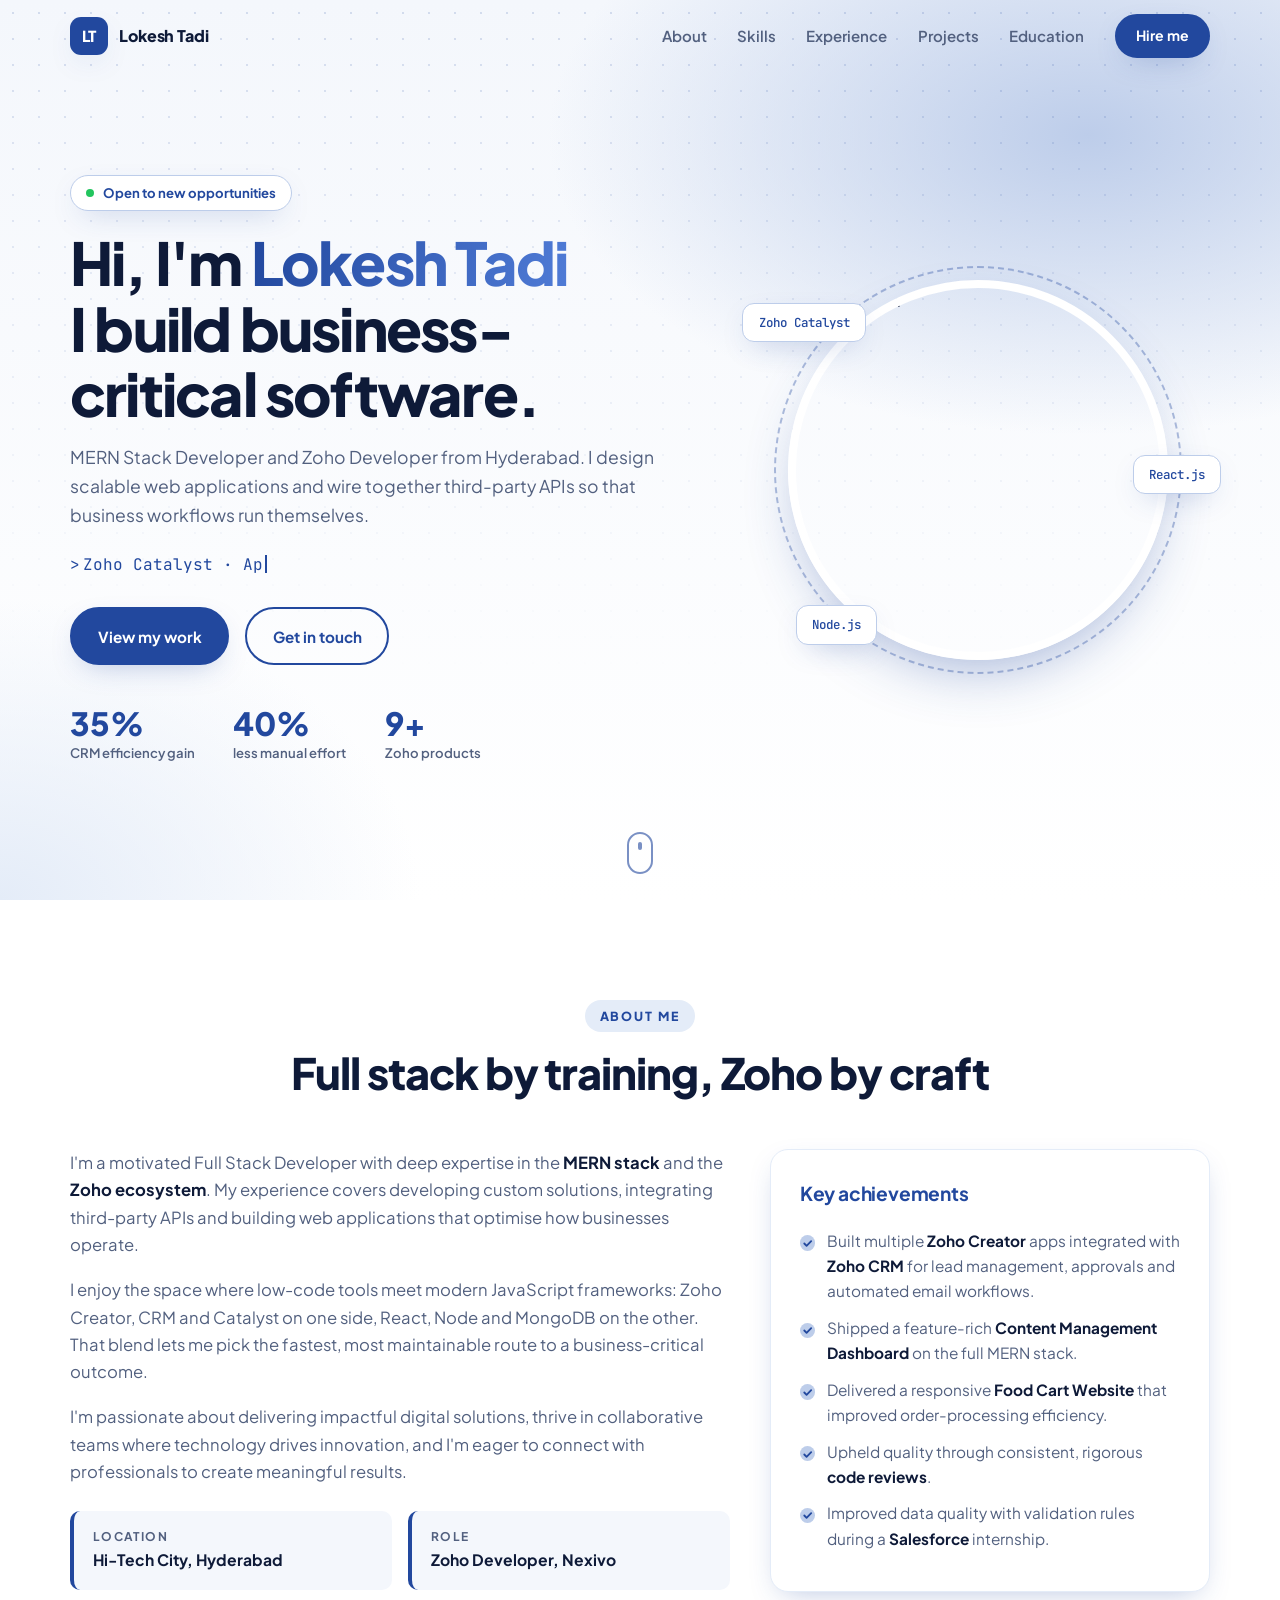
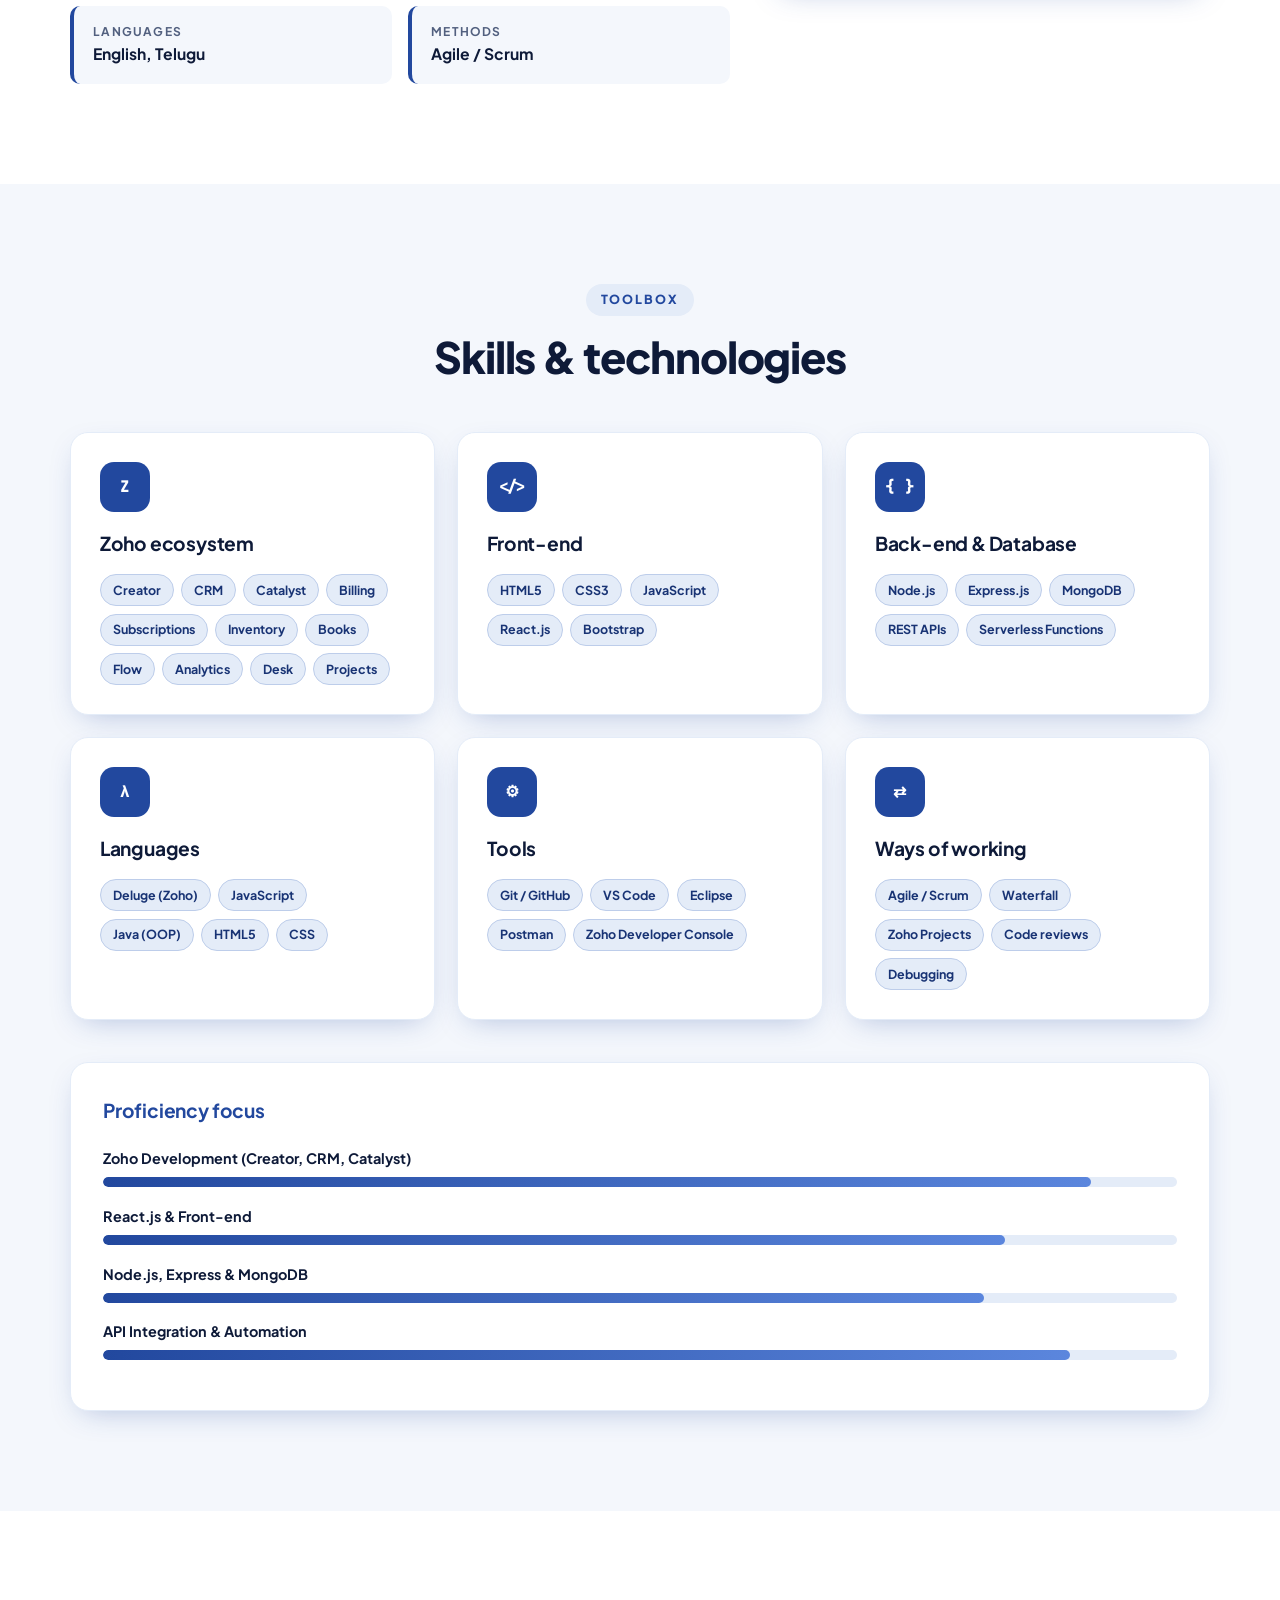
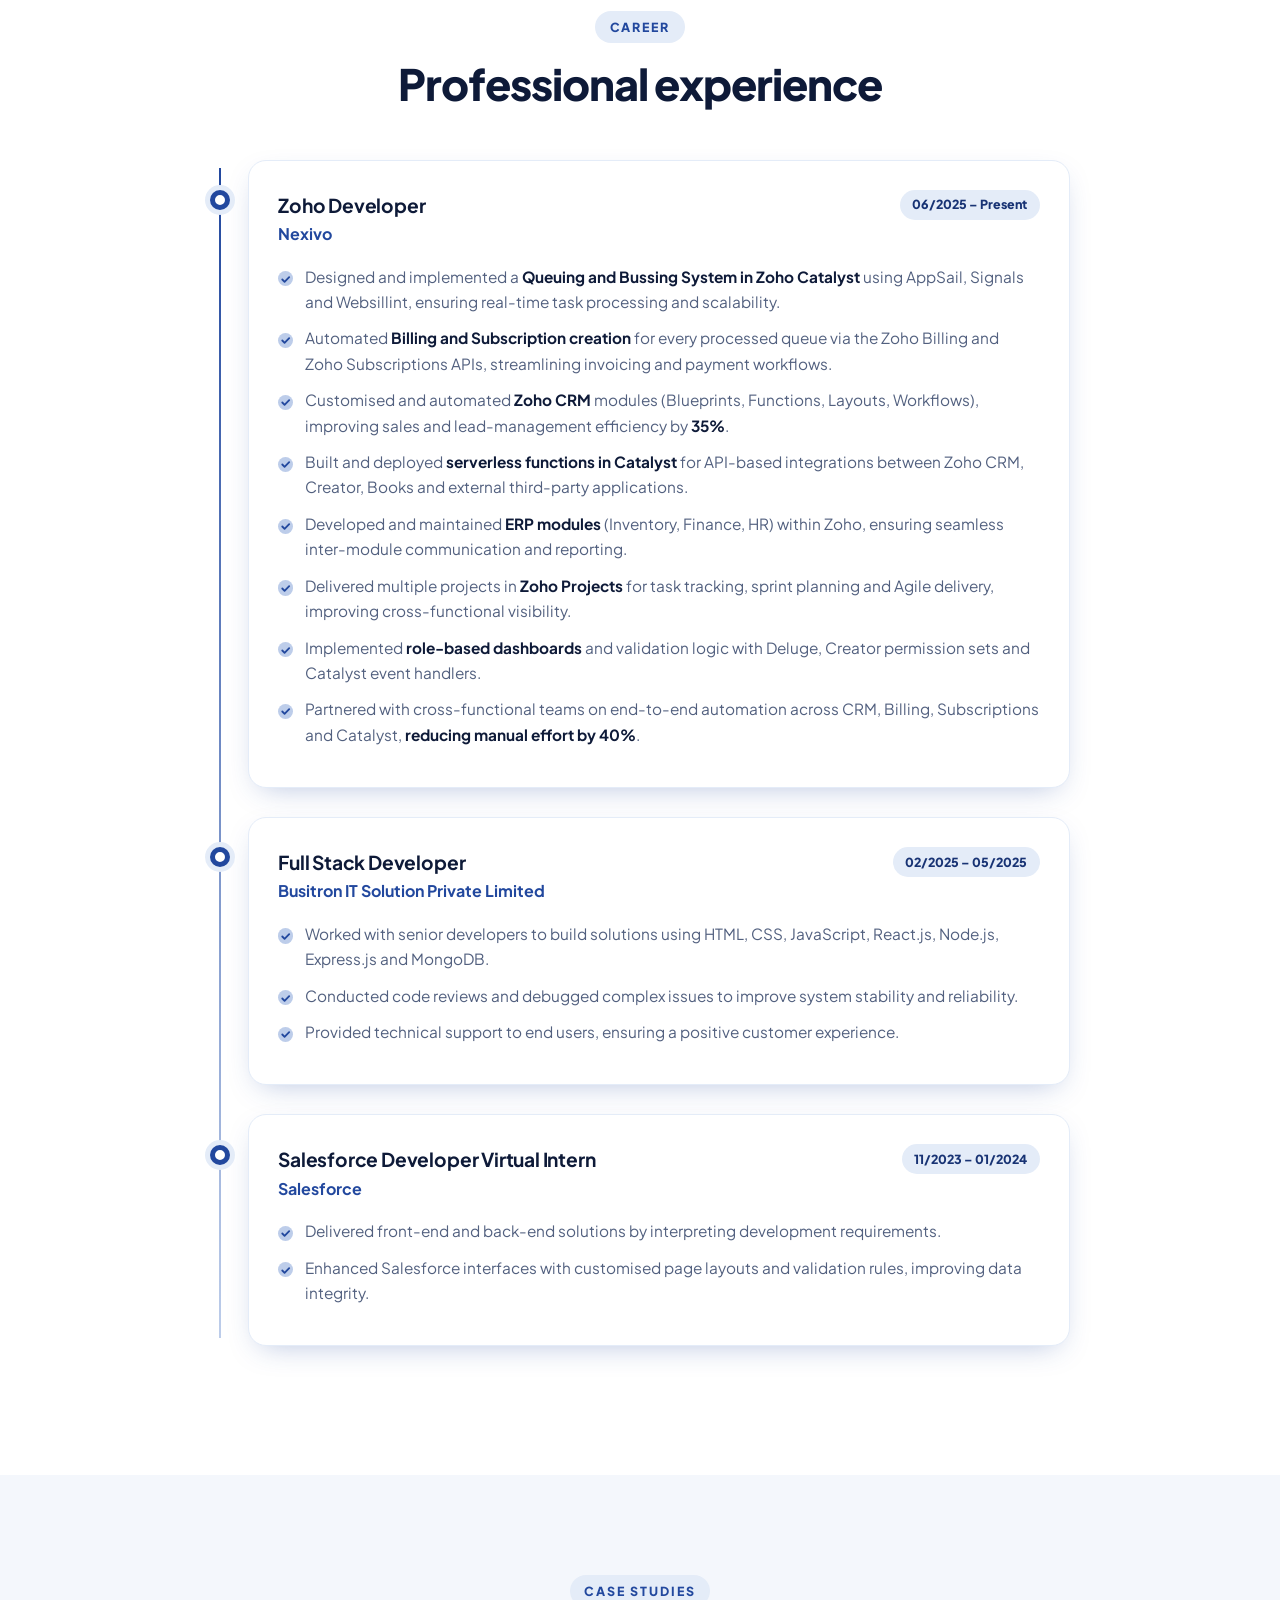
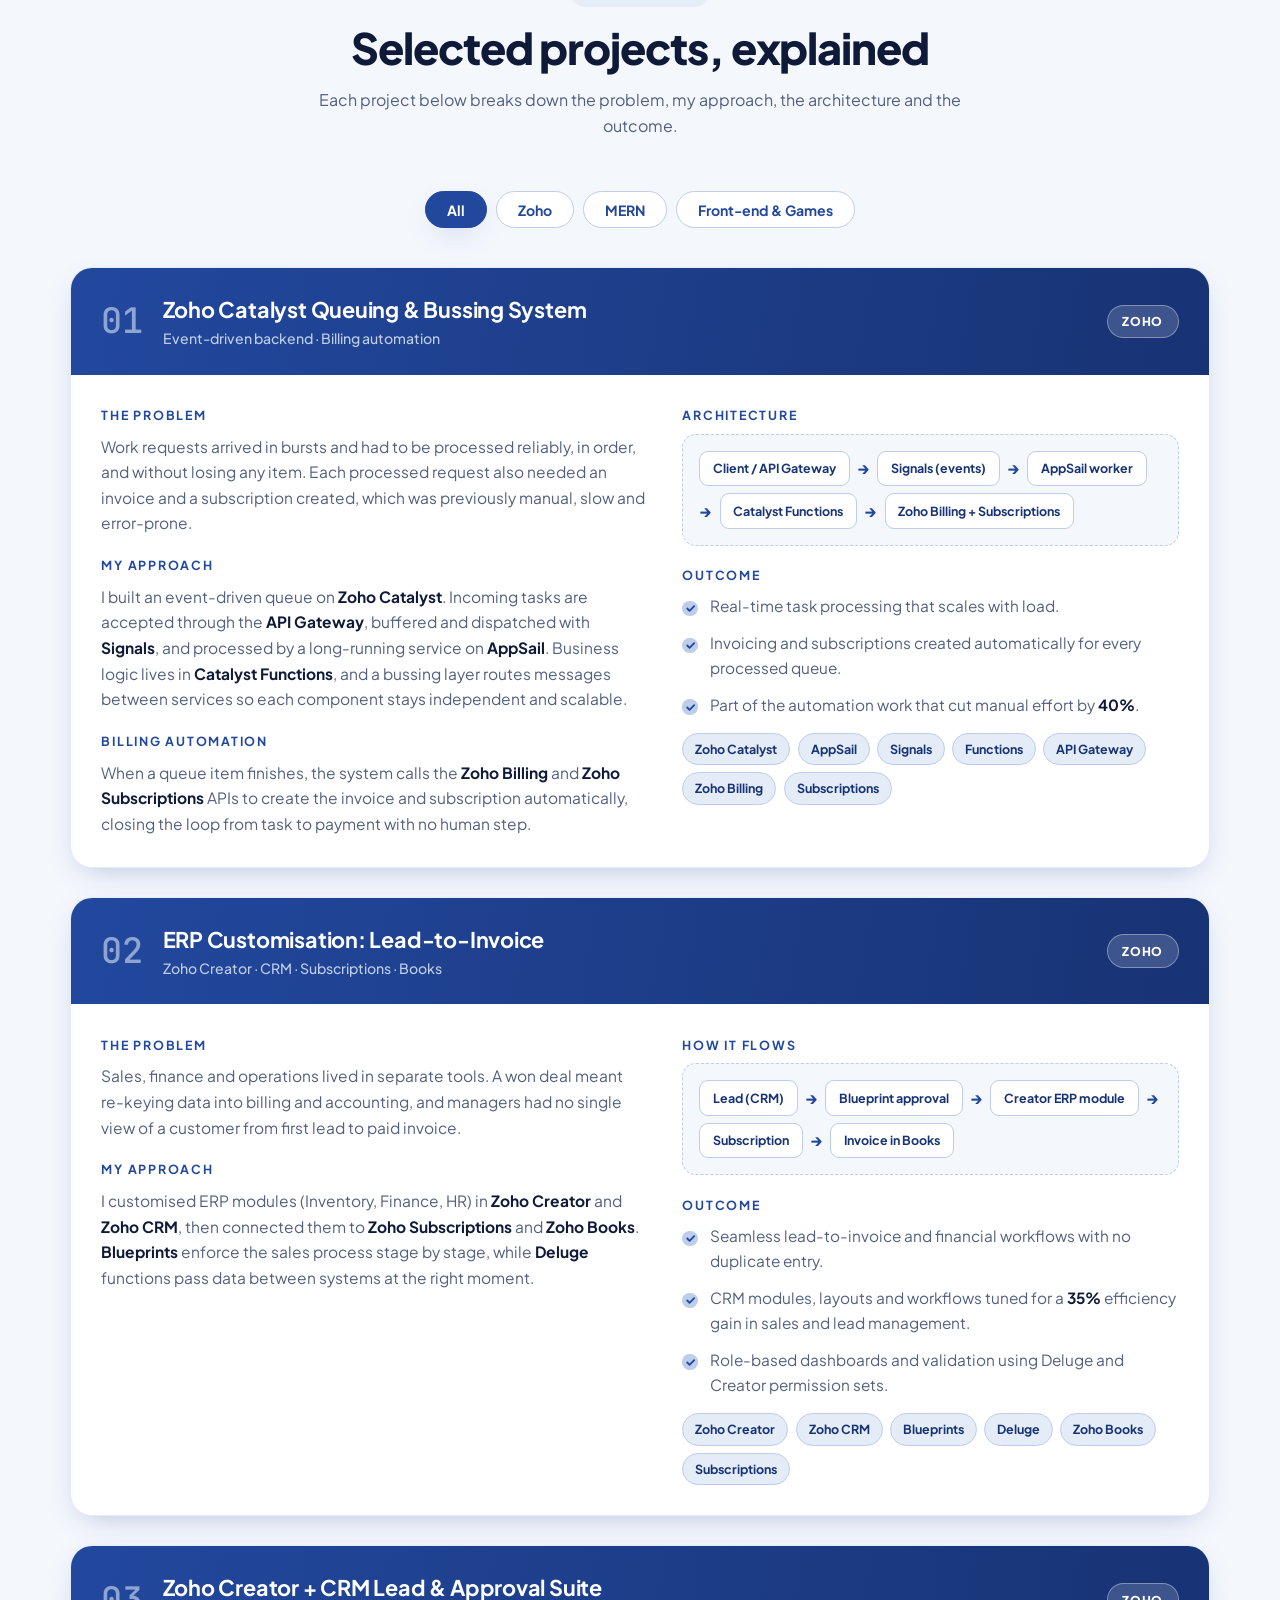
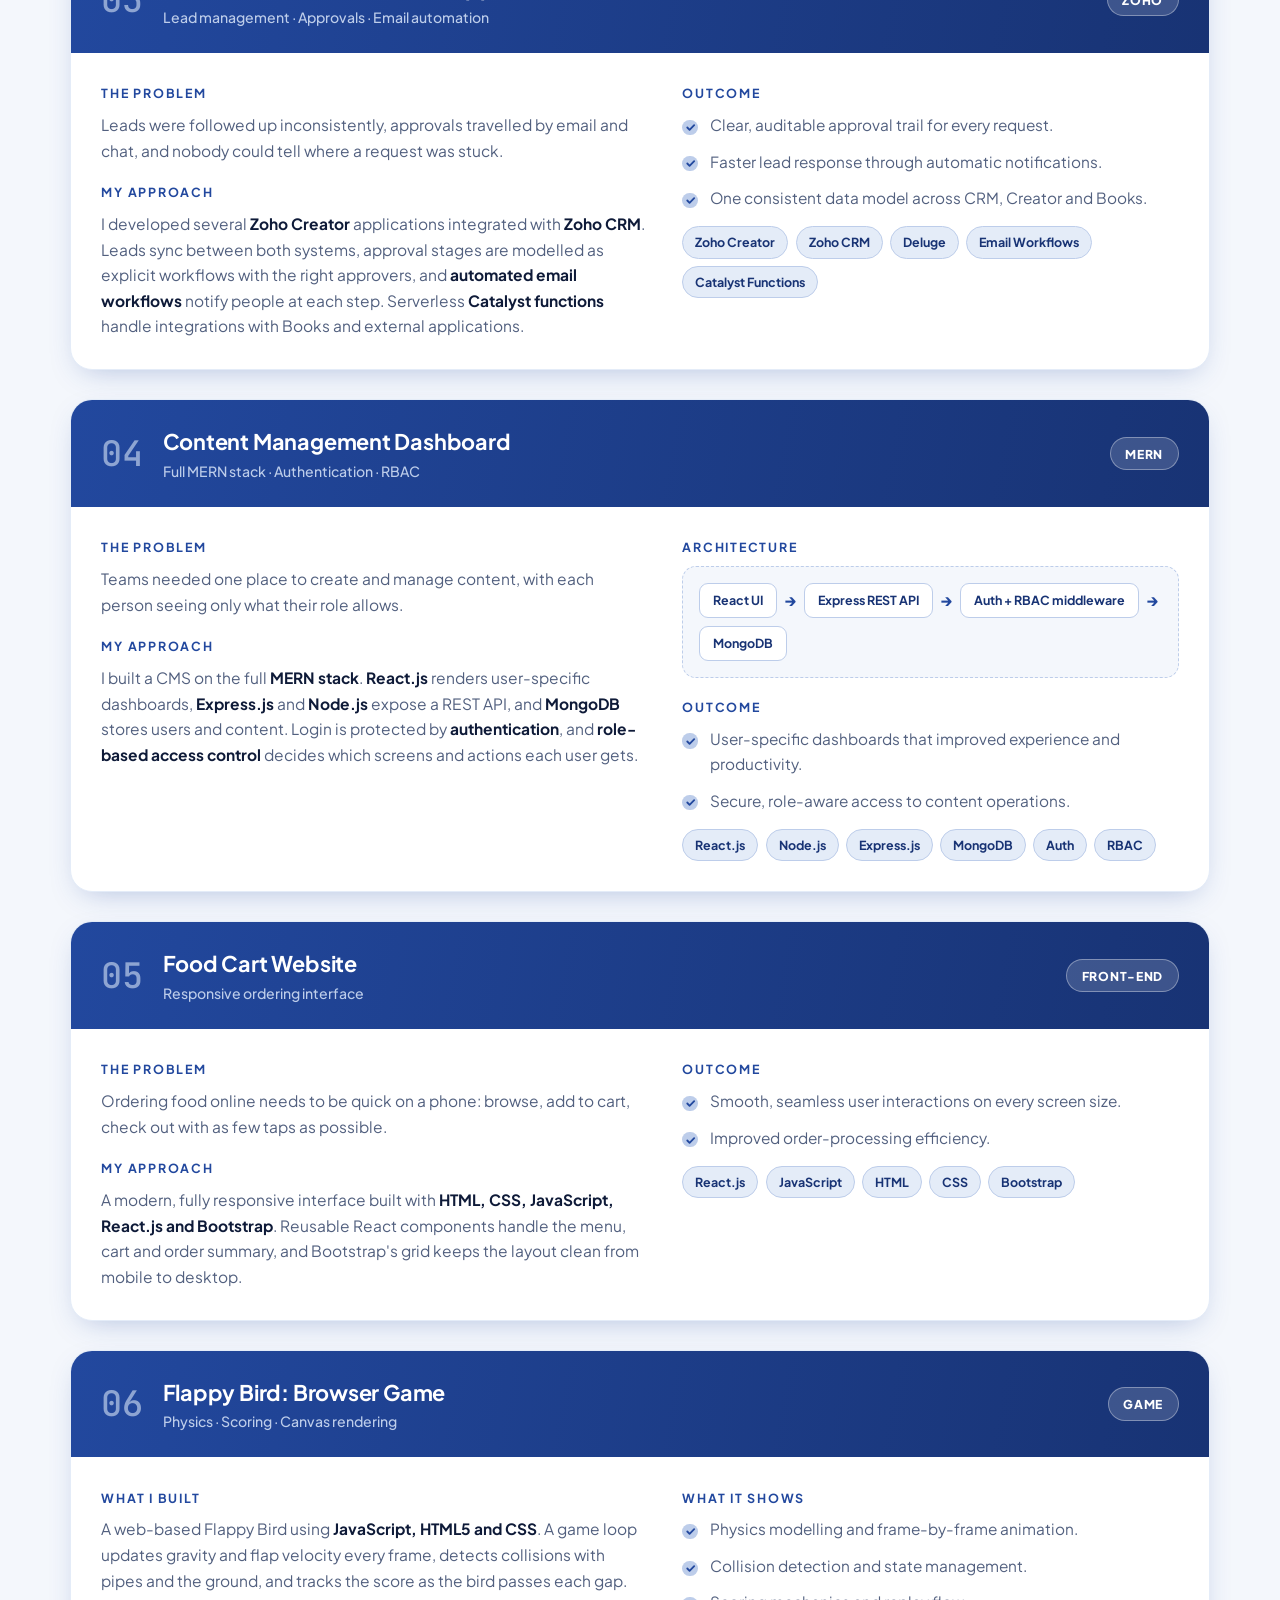
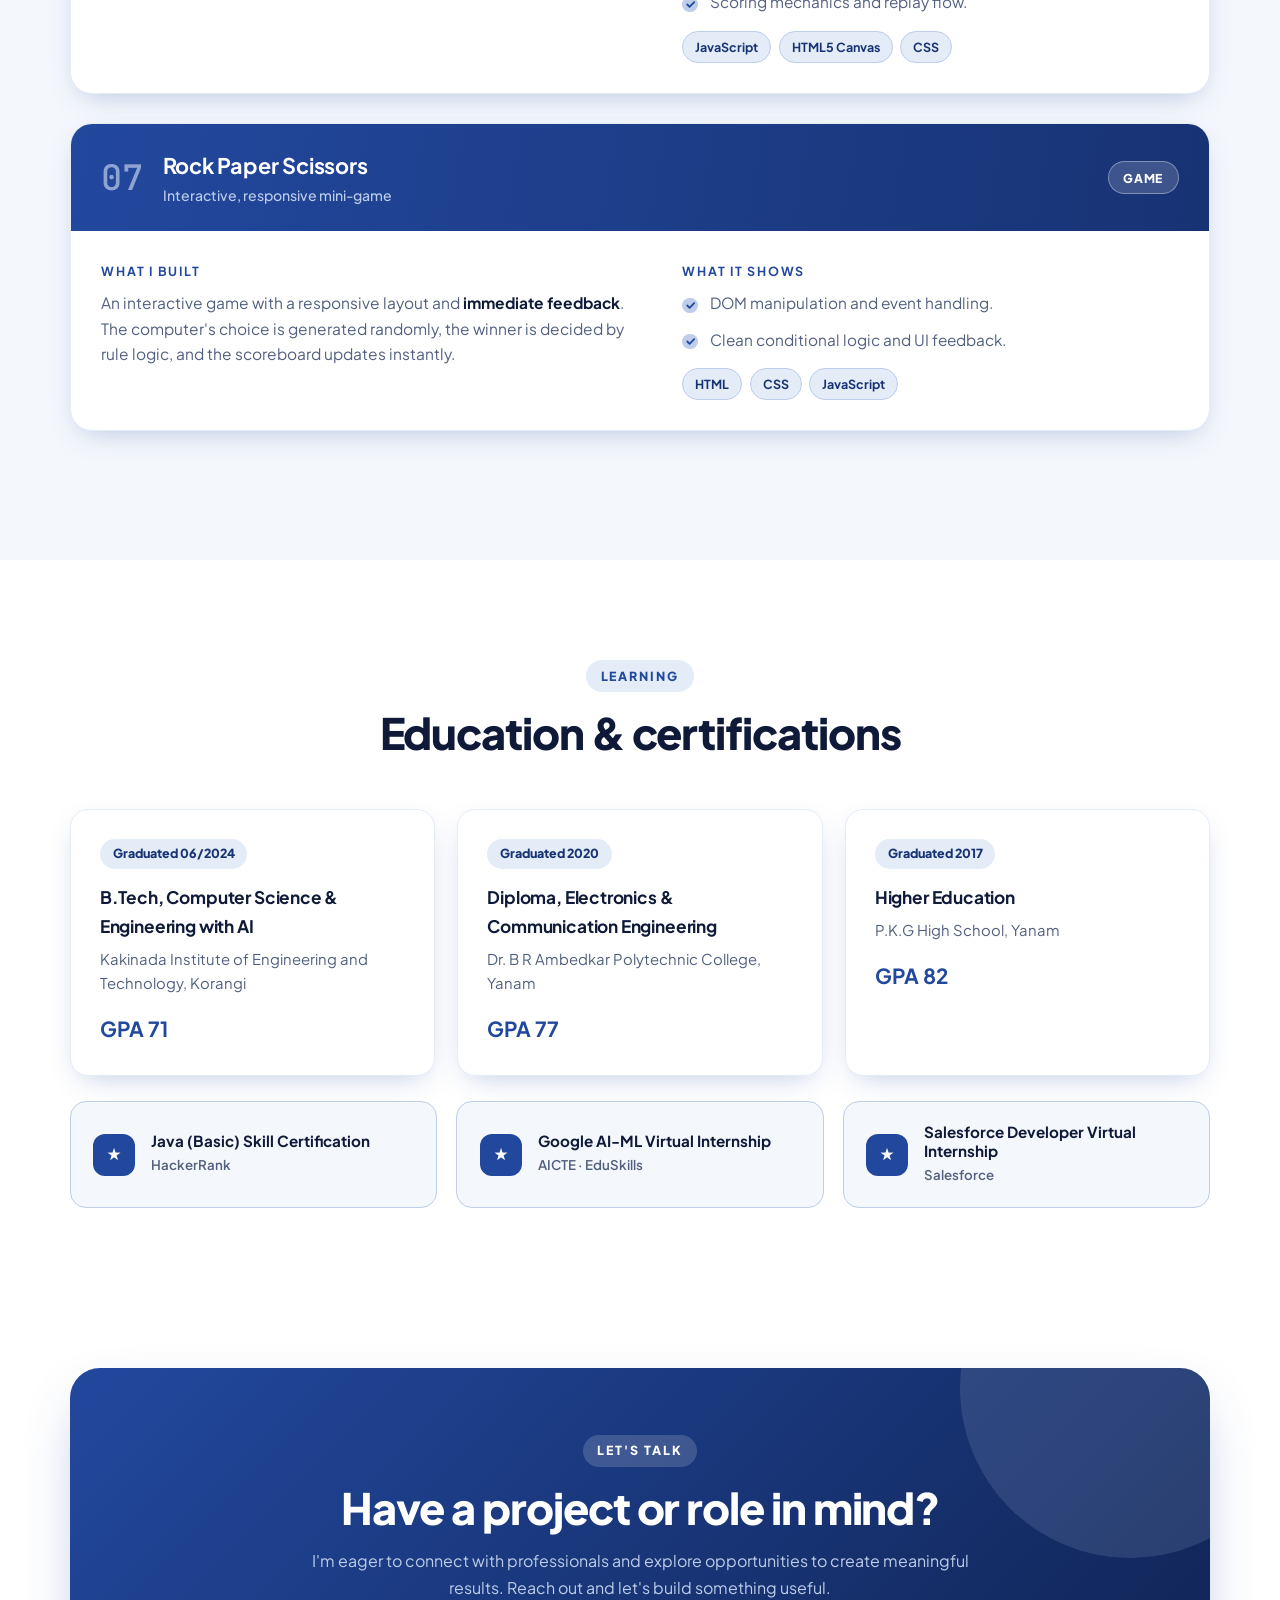
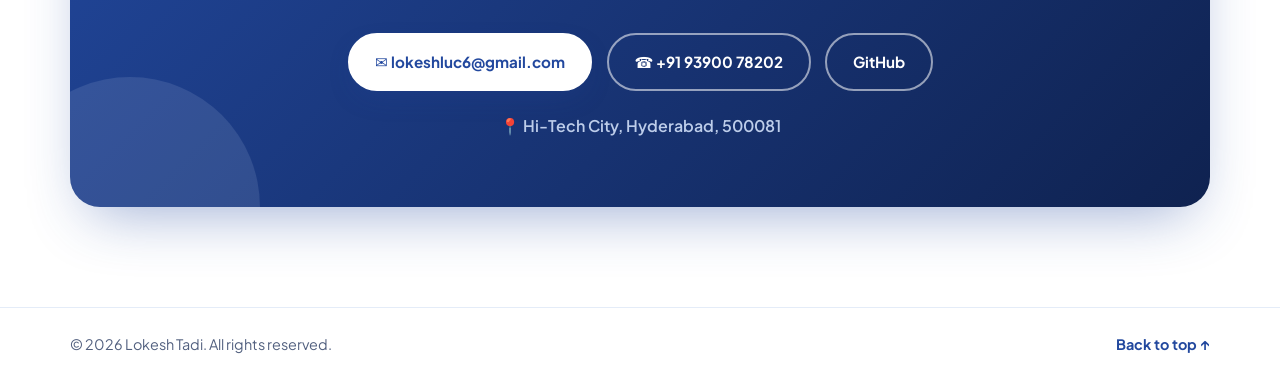
==== index.html @ 3e617fc2 "Add portfolio page" ====
<!DOCTYPE html>
<html lang="en">
<head>
<meta charset="UTF-8">
<meta name="viewport" content="width=device-width, initial-scale=1.0">
<title>Lokesh Tadi | MERN Stack & Zoho Developer</title>
<meta name="description" content="Lokesh Tadi - Full Stack (MERN) and Zoho Developer in Hyderabad. Zoho Catalyst, Creator, CRM, Billing, Books, Flow and custom web applications.">
<meta property="og:title" content="Lokesh Tadi | MERN Stack & Zoho Developer">
<meta property="og:description" content="Building scalable web applications and automating business workflows with the MERN stack and the Zoho ecosystem.">
<meta property="og:type" content="website">
<link rel="icon" href="assets/favicon.svg" type="image/svg+xml">
<link rel="preconnect" href="https://fonts.googleapis.com">
<link rel="preconnect" href="https://fonts.gstatic.com" crossorigin>
<link href="https://fonts.googleapis.com/css2?family=Plus+Jakarta+Sans:wght@400;500;600;700;800&family=JetBrains+Mono:wght@400;500&display=swap" rel="stylesheet">
<link rel="stylesheet" href="css/style.css">
</head>
<body>

<div class="progress" id="progress"></div>

<!-- ============ NAV ============ -->
<header class="nav" id="nav">
  <div class="container nav-inner">
    <a href="#home" class="brand"><span class="brand-mark">LT</span><span class="brand-name">Lokesh Tadi</span></a>
    <nav class="nav-links" id="navLinks">
      <a href="#about">About</a>
      <a href="#skills">Skills</a>
      <a href="#experience">Experience</a>
      <a href="#projects">Projects</a>
      <a href="#education">Education</a>
      <a href="#contact" class="btn btn-sm">Hire me</a>
    </nav>
    <button class="burger" id="burger" aria-label="Menu"><span></span><span></span><span></span></button>
  </div>
</header>

<main>

<!-- ============ HERO ============ -->
<section class="hero" id="home">
  <div class="hero-bg"></div>
  <div class="container hero-grid">
    <div class="hero-copy reveal">
      <span class="pill"><i class="dot"></i> Open to new opportunities</span>
      <h1>Hi, I'm <span class="grad">Lokesh Tadi</span><br>I build business-critical software.</h1>
      <p class="lead">MERN Stack Developer and Zoho Developer from Hyderabad. I design scalable web applications and wire together third-party APIs so that business workflows run themselves.</p>
      <div class="typed-line"><span class="mono">&gt;</span> <span id="typed" class="mono"></span><span class="caret"></span></div>
      <div class="hero-cta">
        <a href="#projects" class="btn">View my work</a>
        <a href="#contact" class="btn btn-ghost">Get in touch</a>
      </div>
      <div class="stats">
        <div><b data-count="35" data-suffix="%">0</b><span>CRM efficiency gain</span></div>
        <div><b data-count="40" data-suffix="%">0</b><span>less manual effort</span></div>
        <div><b data-count="9" data-suffix="+">0</b><span>Zoho products</span></div>
      </div>
    </div>
    <div class="hero-visual reveal">
      <div class="photo-wrap">
        <div class="photo-ring"></div>
        <img src="assets/lokesh.jpg" alt="Lokesh Tadi" class="photo" width="400" height="400">
        <div class="chip chip-a"><span class="mono">Zoho Catalyst</span></div>
        <div class="chip chip-b"><span class="mono">React.js</span></div>
        <div class="chip chip-c"><span class="mono">Node.js</span></div>
      </div>
    </div>
  </div>
  <a href="#about" class="scroll-hint" aria-label="Scroll down"><span></span></a>
</section>

<!-- ============ ABOUT ============ -->
<section class="section" id="about">
  <div class="container">
    <div class="sec-head reveal"><span class="eyebrow">About me</span><h2>Full stack by training, Zoho by craft</h2></div>
    <div class="about-grid">
      <div class="about-text reveal">
        <p>I'm a motivated Full Stack Developer with deep expertise in the <b>MERN stack</b> and the <b>Zoho ecosystem</b>. My experience covers developing custom solutions, integrating third-party APIs and building web applications that optimise how businesses operate.</p>
        <p>I enjoy the space where low-code tools meet modern JavaScript frameworks: Zoho Creator, CRM and Catalyst on one side, React, Node and MongoDB on the other. That blend lets me pick the fastest, most maintainable route to a business-critical outcome.</p>
        <p>I'm passionate about delivering impactful digital solutions, thrive in collaborative teams where technology drives innovation, and I'm eager to connect with professionals to create meaningful results.</p>
        <div class="facts">
          <div><span>Location</span><b>Hi-Tech City, Hyderabad</b></div>
          <div><span>Role</span><b>Zoho Developer, Nexivo</b></div>
          <div><span>Languages</span><b>English, Telugu</b></div>
          <div><span>Methods</span><b>Agile / Scrum</b></div>
        </div>
      </div>
      <div class="about-side reveal">
        <div class="card ach">
          <h3>Key achievements</h3>
          <ul class="ticks">
            <li>Built multiple <b>Zoho Creator</b> apps integrated with <b>Zoho CRM</b> for lead management, approvals and automated email workflows.</li>
            <li>Shipped a feature-rich <b>Content Management Dashboard</b> on the full MERN stack.</li>
            <li>Delivered a responsive <b>Food Cart Website</b> that improved order-processing efficiency.</li>
            <li>Upheld quality through consistent, rigorous <b>code reviews</b>.</li>
            <li>Improved data quality with validation rules during a <b>Salesforce</b> internship.</li>
          </ul>
        </div>
      </div>
    </div>
  </div>
</section>

<!-- ============ SKILLS ============ -->
<section class="section alt" id="skills">
  <div class="container">
    <div class="sec-head reveal"><span class="eyebrow">Toolbox</span><h2>Skills &amp; technologies</h2></div>
    <div class="skill-grid">
      <article class="card skill reveal">
        <div class="ico">Z</div><h3>Zoho ecosystem</h3>
        <div class="tags"><span>Creator</span><span>CRM</span><span>Catalyst</span><span>Billing</span><span>Subscriptions</span><span>Inventory</span><span>Books</span><span>Flow</span><span>Analytics</span><span>Desk</span><span>Projects</span></div>
      </article>
      <article class="card skill reveal">
        <div class="ico">&lt;/&gt;</div><h3>Front-end</h3>
        <div class="tags"><span>HTML5</span><span>CSS3</span><span>JavaScript</span><span>React.js</span><span>Bootstrap</span></div>
      </article>
      <article class="card skill reveal">
        <div class="ico">{ }</div><h3>Back-end &amp; Database</h3>
        <div class="tags"><span>Node.js</span><span>Express.js</span><span>MongoDB</span><span>REST APIs</span><span>Serverless Functions</span></div>
      </article>
      <article class="card skill reveal">
        <div class="ico">λ</div><h3>Languages</h3>
        <div class="tags"><span>Deluge (Zoho)</span><span>JavaScript</span><span>Java (OOP)</span><span>HTML5</span><span>CSS</span></div>
      </article>
      <article class="card skill reveal">
        <div class="ico">⚙</div><h3>Tools</h3>
        <div class="tags"><span>Git / GitHub</span><span>VS Code</span><span>Eclipse</span><span>Postman</span><span>Zoho Developer Console</span></div>
      </article>
      <article class="card skill reveal">
        <div class="ico">⇄</div><h3>Ways of working</h3>
        <div class="tags"><span>Agile / Scrum</span><span>Waterfall</span><span>Zoho Projects</span><span>Code reviews</span><span>Debugging</span></div>
      </article>
    </div>
    <div class="meters reveal">
      <h3>Proficiency focus</h3>
      <div class="meter"><label>Zoho Development (Creator, CRM, Catalyst)</label><div class="bar"><i style="--w:92%"></i></div></div>
      <div class="meter"><label>React.js &amp; Front-end</label><div class="bar"><i style="--w:84%"></i></div></div>
      <div class="meter"><label>Node.js, Express &amp; MongoDB</label><div class="bar"><i style="--w:82%"></i></div></div>
      <div class="meter"><label>API Integration &amp; Automation</label><div class="bar"><i style="--w:90%"></i></div></div>
    </div>
  </div>
</section>

<!-- ============ EXPERIENCE ============ -->
<section class="section" id="experience">
  <div class="container">
    <div class="sec-head reveal"><span class="eyebrow">Career</span><h2>Professional experience</h2></div>
    <div class="timeline">

      <article class="t-item reveal">
        <div class="t-dot"></div>
        <div class="card">
          <div class="t-top"><div><h3>Zoho Developer</h3><p class="org">Nexivo</p></div><span class="date">06/2025 – Present</span></div>
          <ul class="ticks">
            <li>Designed and implemented a <b>Queuing and Bussing System in Zoho Catalyst</b> using AppSail, Signals and Websillint, ensuring real-time task processing and scalability.</li>
            <li>Automated <b>Billing and Subscription creation</b> for every processed queue via the Zoho Billing and Zoho Subscriptions APIs, streamlining invoicing and payment workflows.</li>
            <li>Customised and automated <b>Zoho CRM</b> modules (Blueprints, Functions, Layouts, Workflows), improving sales and lead-management efficiency by <b>35%</b>.</li>
            <li>Built and deployed <b>serverless functions in Catalyst</b> for API-based integrations between Zoho CRM, Creator, Books and external third-party applications.</li>
            <li>Developed and maintained <b>ERP modules</b> (Inventory, Finance, HR) within Zoho, ensuring seamless inter-module communication and reporting.</li>
            <li>Delivered multiple projects in <b>Zoho Projects</b> for task tracking, sprint planning and Agile delivery, improving cross-functional visibility.</li>
            <li>Implemented <b>role-based dashboards</b> and validation logic with Deluge, Creator permission sets and Catalyst event handlers.</li>
            <li>Partnered with cross-functional teams on end-to-end automation across CRM, Billing, Subscriptions and Catalyst, <b>reducing manual effort by 40%</b>.</li>
          </ul>
        </div>
      </article>

      <article class="t-item reveal">
        <div class="t-dot"></div>
        <div class="card">
          <div class="t-top"><div><h3>Full Stack Developer</h3><p class="org">Busitron IT Solution Private Limited</p></div><span class="date">02/2025 – 05/2025</span></div>
          <ul class="ticks">
            <li>Worked with senior developers to build solutions using HTML, CSS, JavaScript, React.js, Node.js, Express.js and MongoDB.</li>
            <li>Conducted code reviews and debugged complex issues to improve system stability and reliability.</li>
            <li>Provided technical support to end users, ensuring a positive customer experience.</li>
          </ul>
        </div>
      </article>

      <article class="t-item reveal">
        <div class="t-dot"></div>
        <div class="card">
          <div class="t-top"><div><h3>Salesforce Developer Virtual Intern</h3><p class="org">Salesforce</p></div><span class="date">11/2023 – 01/2024</span></div>
          <ul class="ticks">
            <li>Delivered front-end and back-end solutions by interpreting development requirements.</li>
            <li>Enhanced Salesforce interfaces with customised page layouts and validation rules, improving data integrity.</li>
          </ul>
        </div>
      </article>

    </div>
  </div>
</section>

<!-- ============ PROJECTS ============ -->
<section class="section alt" id="projects">
  <div class="container">
    <div class="sec-head reveal"><span class="eyebrow">Case studies</span><h2>Selected projects, explained</h2>
      <p class="sub">Each project below breaks down the problem, my approach, the architecture and the outcome.</p></div>

    <div class="filters reveal" id="filters">
      <button class="f active" data-f="all">All</button>
      <button class="f" data-f="zoho">Zoho</button>
      <button class="f" data-f="mern">MERN</button>
      <button class="f" data-f="web">Front-end &amp; Games</button>
    </div>

    <!-- Project 1 -->
    <article class="project reveal" data-cat="zoho">
      <div class="p-head">
        <span class="p-num">01</span>
        <div><h3>Zoho Catalyst Queuing &amp; Bussing System</h3><p class="p-tag">Event-driven backend · Billing automation</p></div>
        <span class="p-badge">Zoho</span>
      </div>
      <div class="p-body">
        <div class="p-col">
          <h4>The problem</h4>
          <p>Work requests arrived in bursts and had to be processed reliably, in order, and without losing any item. Each processed request also needed an invoice and a subscription created, which was previously manual, slow and error-prone.</p>
          <h4>My approach</h4>
          <p>I built an event-driven queue on <b>Zoho Catalyst</b>. Incoming tasks are accepted through the <b>API Gateway</b>, buffered and dispatched with <b>Signals</b>, and processed by a long-running service on <b>AppSail</b>. Business logic lives in <b>Catalyst Functions</b>, and a bussing layer routes messages between services so each component stays independent and scalable.</p>
          <h4>Billing automation</h4>
          <p>When a queue item finishes, the system calls the <b>Zoho Billing</b> and <b>Zoho Subscriptions</b> APIs to create the invoice and subscription automatically, closing the loop from task to payment with no human step.</p>
        </div>
        <div class="p-col">
          <h4>Architecture</h4>
          <div class="flow">
            <span>Client / API Gateway</span><i>→</i><span>Signals (events)</span><i>→</i><span>AppSail worker</span><i>→</i><span>Catalyst Functions</span><i>→</i><span>Zoho Billing + Subscriptions</span>
          </div>
          <h4>Outcome</h4>
          <ul class="ticks">
            <li>Real-time task processing that scales with load.</li>
            <li>Invoicing and subscriptions created automatically for every processed queue.</li>
            <li>Part of the automation work that cut manual effort by <b>40%</b>.</li>
          </ul>
          <div class="tags"><span>Zoho Catalyst</span><span>AppSail</span><span>Signals</span><span>Functions</span><span>API Gateway</span><span>Zoho Billing</span><span>Subscriptions</span></div>
        </div>
      </div>
    </article>

    <!-- Project 2 -->
    <article class="project reveal" data-cat="zoho">
      <div class="p-head">
        <span class="p-num">02</span>
        <div><h3>ERP Customisation: Lead-to-Invoice</h3><p class="p-tag">Zoho Creator · CRM · Subscriptions · Books</p></div>
        <span class="p-badge">Zoho</span>
      </div>
      <div class="p-body">
        <div class="p-col">
          <h4>The problem</h4>
          <p>Sales, finance and operations lived in separate tools. A won deal meant re-keying data into billing and accounting, and managers had no single view of a customer from first lead to paid invoice.</p>
          <h4>My approach</h4>
          <p>I customised ERP modules (Inventory, Finance, HR) in <b>Zoho Creator</b> and <b>Zoho CRM</b>, then connected them to <b>Zoho Subscriptions</b> and <b>Zoho Books</b>. <b>Blueprints</b> enforce the sales process stage by stage, while <b>Deluge</b> functions pass data between systems at the right moment.</p>
        </div>
        <div class="p-col">
          <h4>How it flows</h4>
          <div class="flow">
            <span>Lead (CRM)</span><i>→</i><span>Blueprint approval</span><i>→</i><span>Creator ERP module</span><i>→</i><span>Subscription</span><i>→</i><span>Invoice in Books</span>
          </div>
          <h4>Outcome</h4>
          <ul class="ticks">
            <li>Seamless lead-to-invoice and financial workflows with no duplicate entry.</li>
            <li>CRM modules, layouts and workflows tuned for a <b>35%</b> efficiency gain in sales and lead management.</li>
            <li>Role-based dashboards and validation using Deluge and Creator permission sets.</li>
          </ul>
          <div class="tags"><span>Zoho Creator</span><span>Zoho CRM</span><span>Blueprints</span><span>Deluge</span><span>Zoho Books</span><span>Subscriptions</span></div>
        </div>
      </div>
    </article>

    <!-- Project 3 -->
    <article class="project reveal" data-cat="zoho">
      <div class="p-head">
        <span class="p-num">03</span>
        <div><h3>Zoho Creator + CRM Lead &amp; Approval Suite</h3><p class="p-tag">Lead management · Approvals · Email automation</p></div>
        <span class="p-badge">Zoho</span>
      </div>
      <div class="p-body">
        <div class="p-col">
          <h4>The problem</h4>
          <p>Leads were followed up inconsistently, approvals travelled by email and chat, and nobody could tell where a request was stuck.</p>
          <h4>My approach</h4>
          <p>I developed several <b>Zoho Creator</b> applications integrated with <b>Zoho CRM</b>. Leads sync between both systems, approval stages are modelled as explicit workflows with the right approvers, and <b>automated email workflows</b> notify people at each step. Serverless <b>Catalyst functions</b> handle integrations with Books and external applications.</p>
        </div>
        <div class="p-col">
          <h4>Outcome</h4>
          <ul class="ticks">
            <li>Clear, auditable approval trail for every request.</li>
            <li>Faster lead response through automatic notifications.</li>
            <li>One consistent data model across CRM, Creator and Books.</li>
          </ul>
          <div class="tags"><span>Zoho Creator</span><span>Zoho CRM</span><span>Deluge</span><span>Email Workflows</span><span>Catalyst Functions</span></div>
        </div>
      </div>
    </article>

    <!-- Project 4 -->
    <article class="project reveal" data-cat="mern">
      <div class="p-head">
        <span class="p-num">04</span>
        <div><h3>Content Management Dashboard</h3><p class="p-tag">Full MERN stack · Authentication · RBAC</p></div>
        <span class="p-badge">MERN</span>
      </div>
      <div class="p-body">
        <div class="p-col">
          <h4>The problem</h4>
          <p>Teams needed one place to create and manage content, with each person seeing only what their role allows.</p>
          <h4>My approach</h4>
          <p>I built a CMS on the full <b>MERN stack</b>. <b>React.js</b> renders user-specific dashboards, <b>Express.js</b> and <b>Node.js</b> expose a REST API, and <b>MongoDB</b> stores users and content. Login is protected by <b>authentication</b>, and <b>role-based access control</b> decides which screens and actions each user gets.</p>
        </div>
        <div class="p-col">
          <h4>Architecture</h4>
          <div class="flow">
            <span>React UI</span><i>→</i><span>Express REST API</span><i>→</i><span>Auth + RBAC middleware</span><i>→</i><span>MongoDB</span>
          </div>
          <h4>Outcome</h4>
          <ul class="ticks">
            <li>User-specific dashboards that improved experience and productivity.</li>
            <li>Secure, role-aware access to content operations.</li>
          </ul>
          <div class="tags"><span>React.js</span><span>Node.js</span><span>Express.js</span><span>MongoDB</span><span>Auth</span><span>RBAC</span></div>
        </div>
      </div>
    </article>

    <!-- Project 5 -->
    <article class="project reveal" data-cat="web mern">
      <div class="p-head">
        <span class="p-num">05</span>
        <div><h3>Food Cart Website</h3><p class="p-tag">Responsive ordering interface</p></div>
        <span class="p-badge">Front-end</span>
      </div>
      <div class="p-body">
        <div class="p-col">
          <h4>The problem</h4>
          <p>Ordering food online needs to be quick on a phone: browse, add to cart, check out with as few taps as possible.</p>
          <h4>My approach</h4>
          <p>A modern, fully responsive interface built with <b>HTML, CSS, JavaScript, React.js and Bootstrap</b>. Reusable React components handle the menu, cart and order summary, and Bootstrap's grid keeps the layout clean from mobile to desktop.</p>
        </div>
        <div class="p-col">
          <h4>Outcome</h4>
          <ul class="ticks">
            <li>Smooth, seamless user interactions on every screen size.</li>
            <li>Improved order-processing efficiency.</li>
          </ul>
          <div class="tags"><span>React.js</span><span>JavaScript</span><span>HTML</span><span>CSS</span><span>Bootstrap</span></div>
        </div>
      </div>
    </article>

    <!-- Project 6 -->
    <article class="project reveal" data-cat="web">
      <div class="p-head">
        <span class="p-num">06</span>
        <div><h3>Flappy Bird: Browser Game</h3><p class="p-tag">Physics · Scoring · Canvas rendering</p></div>
        <span class="p-badge">Game</span>
      </div>
      <div class="p-body">
        <div class="p-col">
          <h4>What I built</h4>
          <p>A web-based Flappy Bird using <b>JavaScript, HTML5 and CSS</b>. A game loop updates gravity and flap velocity every frame, detects collisions with pipes and the ground, and tracks the score as the bird passes each gap.</p>
        </div>
        <div class="p-col">
          <h4>What it shows</h4>
          <ul class="ticks">
            <li>Physics modelling and frame-by-frame animation.</li>
            <li>Collision detection and state management.</li>
            <li>Scoring mechanics and replay flow.</li>
          </ul>
          <div class="tags"><span>JavaScript</span><span>HTML5 Canvas</span><span>CSS</span></div>
        </div>
      </div>
    </article>

    <!-- Project 7 -->
    <article class="project reveal" data-cat="web">
      <div class="p-head">
        <span class="p-num">07</span>
        <div><h3>Rock Paper Scissors</h3><p class="p-tag">Interactive, responsive mini-game</p></div>
        <span class="p-badge">Game</span>
      </div>
      <div class="p-body">
        <div class="p-col">
          <h4>What I built</h4>
          <p>An interactive game with a responsive layout and <b>immediate feedback</b>. The computer's choice is generated randomly, the winner is decided by rule logic, and the scoreboard updates instantly.</p>
        </div>
        <div class="p-col">
          <h4>What it shows</h4>
          <ul class="ticks">
            <li>DOM manipulation and event handling.</li>
            <li>Clean conditional logic and UI feedback.</li>
          </ul>
          <div class="tags"><span>HTML</span><span>CSS</span><span>JavaScript</span></div>
        </div>
      </div>
    </article>
  </div>
</section>

<!-- ============ EDUCATION ============ -->
<section class="section" id="education">
  <div class="container">
    <div class="sec-head reveal"><span class="eyebrow">Learning</span><h2>Education &amp; certifications</h2></div>
    <div class="edu-grid">
      <article class="card edu reveal"><span class="date">Graduated 06/2024</span><h3>B.Tech, Computer Science &amp; Engineering with AI</h3><p>Kakinada Institute of Engineering and Technology, Korangi</p><b class="score">GPA 71</b></article>
      <article class="card edu reveal"><span class="date">Graduated 2020</span><h3>Diploma, Electronics &amp; Communication Engineering</h3><p>Dr. B R Ambedkar Polytechnic College, Yanam</p><b class="score">GPA 77</b></article>
      <article class="card edu reveal"><span class="date">Graduated 2017</span><h3>Higher Education</h3><p>P.K.G High School, Yanam</p><b class="score">GPA 82</b></article>
    </div>
    <div class="certs reveal">
      <div class="cert"><span class="cert-ico">★</span><div><b>Java (Basic) Skill Certification</b><small>HackerRank</small></div></div>
      <div class="cert"><span class="cert-ico">★</span><div><b>Google AI-ML Virtual Internship</b><small>AICTE · EduSkills</small></div></div>
      <div class="cert"><span class="cert-ico">★</span><div><b>Salesforce Developer Virtual Internship</b><small>Salesforce</small></div></div>
    </div>
  </div>
</section>

<!-- ============ CONTACT ============ -->
<section class="section contact" id="contact">
  <div class="container">
    <div class="contact-card reveal">
      <span class="eyebrow light">Let's talk</span>
      <h2>Have a project or role in mind?</h2>
      <p>I'm eager to connect with professionals and explore opportunities to create meaningful results. Reach out and let's build something useful.</p>
      <div class="contact-actions">
        <a class="btn btn-light" href="mailto:lokeshluc6@gmail.com">✉ lokeshluc6@gmail.com</a>
        <a class="btn btn-outline" href="tel:+919390078202">☎ +91 93900 78202</a>
        <a class="btn btn-outline" href="https://github.com/LokeshTadi" target="_blank" rel="noopener">GitHub</a>
      </div>
      <p class="loc">📍 Hi-Tech City, Hyderabad, 500081</p>
    </div>
  </div>
</section>
</main>

<footer class="footer">
  <div class="container foot-inner">
    <span>© <span id="yr"></span> Lokesh Tadi. All rights reserved.</span>
    <a href="#home">Back to top ↑</a>
  </div>
</footer>

<script src="js/main.js"></script>
</body>
</html>
---- css/style.css ----
:root{
  --primary:#22489E;
  --primary-dark:#183374;
  --primary-deep:#0F2250;
  --light:#BDCDEA;
  --light-2:#E4ECF8;
  --light-3:#F4F7FC;
  --ink:#0E1A38;
  --muted:#52607F;
  --white:#fff;
  --radius:18px;
  --shadow:0 10px 30px -12px rgba(34,72,158,.35);
  --shadow-lg:0 24px 60px -20px rgba(34,72,158,.45);
}
*{box-sizing:border-box;margin:0;padding:0}
html{scroll-behavior:smooth;scroll-padding-top:80px}
body{font-family:'Plus Jakarta Sans',system-ui,sans-serif;color:var(--ink);background:var(--white);line-height:1.65;-webkit-font-smoothing:antialiased;overflow-x:hidden}
img{max-width:100%;display:block}
a{color:inherit;text-decoration:none}
ul{list-style:none}
.mono{font-family:'JetBrains Mono',monospace}
.container{width:min(1140px,92%);margin-inline:auto}

/* progress */
.progress{position:fixed;top:0;left:0;height:3px;width:0;background:linear-gradient(90deg,var(--primary),var(--light));z-index:200}

/* nav */
.nav{position:fixed;inset:0 0 auto 0;z-index:100;transition:.3s}
.nav.scrolled{background:rgba(255,255,255,.88);backdrop-filter:blur(14px);box-shadow:0 1px 0 rgba(34,72,158,.1)}
.nav-inner{display:flex;align-items:center;justify-content:space-between;height:72px}
.brand{display:flex;align-items:center;gap:.7rem;font-weight:800;letter-spacing:-.01em}
.brand-mark{display:grid;place-items:center;width:38px;height:38px;border-radius:11px;background:var(--primary);color:#fff;font-size:.95rem;box-shadow:var(--shadow)}
.nav-links{display:flex;align-items:center;gap:1.9rem;font-weight:600;font-size:.94rem}
.nav-links a:not(.btn){position:relative;color:var(--muted);transition:.2s}
.nav-links a:not(.btn):hover,.nav-links a.active{color:var(--primary)}
.nav-links a:not(.btn)::after{content:"";position:absolute;left:0;bottom:-6px;height:2px;width:0;background:var(--primary);transition:.25s}
.nav-links a:not(.btn):hover::after,.nav-links a.active::after{width:100%}
.burger{display:none;background:none;border:0;width:40px;height:40px;cursor:pointer;flex-direction:column;justify-content:center;gap:5px;align-items:center}
.burger span{display:block;width:22px;height:2px;background:var(--primary);transition:.3s}

/* buttons */
.btn{display:inline-flex;align-items:center;gap:.5rem;padding:.9rem 1.6rem;border-radius:999px;background:var(--primary);color:#fff;font-weight:700;font-size:.95rem;border:2px solid var(--primary);transition:.25s;cursor:pointer;box-shadow:var(--shadow)}
.btn:hover{background:var(--primary-dark);border-color:var(--primary-dark);transform:translateY(-2px);box-shadow:var(--shadow-lg)}
.btn-sm{padding:.55rem 1.2rem;font-size:.88rem;color:#fff!important}
.btn-ghost{background:transparent;color:var(--primary);box-shadow:none}
.btn-ghost:hover{background:var(--primary);color:#fff}
.btn-light{background:#fff;color:var(--primary);border-color:#fff}
.btn-light:hover{background:var(--light);border-color:var(--light);color:var(--primary-deep)}
.btn-outline{background:transparent;border-color:rgba(255,255,255,.55);box-shadow:none}
.btn-outline:hover{background:rgba(255,255,255,.14);border-color:#fff}

/* hero */
.hero{position:relative;min-height:100vh;display:flex;align-items:center;padding:120px 0 80px;overflow:hidden}
.hero-bg{position:absolute;inset:0;background:
  radial-gradient(900px 500px at 85% 15%,var(--light) 0,transparent 60%),
  radial-gradient(700px 500px at 0% 100%,var(--light-2) 0,transparent 60%),
  linear-gradient(180deg,var(--light-3),#fff);z-index:-1}
.hero-bg::after{content:"";position:absolute;inset:0;background-image:radial-gradient(rgba(34,72,158,.16) 1px,transparent 1px);background-size:26px 26px;mask-image:linear-gradient(180deg,#000 0,transparent 75%)}
.hero-grid{display:grid;grid-template-columns:1.15fr .85fr;gap:3rem;align-items:center}
.pill{display:inline-flex;align-items:center;gap:.55rem;padding:.4rem .95rem;border-radius:999px;background:#fff;border:1px solid var(--light);color:var(--primary);font-weight:700;font-size:.82rem;box-shadow:var(--shadow)}
.dot{width:8px;height:8px;border-radius:50%;background:#22c55e;box-shadow:0 0 0 0 rgba(34,197,94,.6);animation:pulse 2s infinite}
@keyframes pulse{70%{box-shadow:0 0 0 9px rgba(34,197,94,0)}100%{box-shadow:0 0 0 0 rgba(34,197,94,0)}}
h1{font-size:clamp(2.2rem,5vw,3.7rem);line-height:1.1;letter-spacing:-.03em;font-weight:800;margin:1.2rem 0 1.1rem}
.grad{background:linear-gradient(100deg,var(--primary),#4f7bd6);-webkit-background-clip:text;background-clip:text;color:transparent}
.lead{font-size:1.1rem;color:var(--muted);max-width:56ch}
.typed-line{margin:1.3rem 0 1.8rem;color:var(--primary);font-size:1rem;min-height:1.6em}
.caret{display:inline-block;width:2px;height:1.1em;background:var(--primary);margin-left:2px;vertical-align:-.15em;animation:blink 1s steps(1) infinite}
@keyframes blink{50%{opacity:0}}
.hero-cta{display:flex;gap:1rem;flex-wrap:wrap}
.stats{display:flex;gap:2.4rem;margin-top:2.6rem;flex-wrap:wrap}
.stats b{display:block;font-size:2rem;font-weight:800;color:var(--primary);line-height:1}
.stats span{font-size:.82rem;color:var(--muted);font-weight:600}

.hero-visual{display:grid;place-items:center}
.photo-wrap{position:relative;width:min(380px,80vw);aspect-ratio:1}
.photo-ring{position:absolute;inset:-14px;border-radius:50%;border:2px dashed var(--primary);opacity:.35;animation:spin 40s linear infinite}
@keyframes spin{to{transform:rotate(360deg)}}
.photo{width:100%;height:100%;object-fit:cover;object-position:50% 38%;border-radius:50%;border:8px solid #fff;box-shadow:var(--shadow-lg)}
.chip{position:absolute;padding:.5rem .95rem;border-radius:12px;background:#fff;color:var(--primary);font-size:.78rem;font-weight:500;box-shadow:var(--shadow);border:1px solid var(--light);animation:float 5s ease-in-out infinite}
.chip-a{top:6%;left:-12%}
.chip-b{top:46%;right:-14%;animation-delay:-1.6s}
.chip-c{bottom:4%;left:2%;animation-delay:-3.2s}
@keyframes float{50%{transform:translateY(-12px)}}
.scroll-hint{position:absolute;bottom:26px;left:50%;transform:translateX(-50%);width:26px;height:42px;border:2px solid var(--primary);border-radius:20px;opacity:.6}
.scroll-hint span{position:absolute;top:8px;left:50%;width:4px;height:8px;margin-left:-2px;border-radius:2px;background:var(--primary);animation:scrolly 1.8s infinite}
@keyframes scrolly{0%{opacity:0;transform:translateY(0)}30%{opacity:1}100%{opacity:0;transform:translateY(14px)}}

/* sections */
.section{padding:100px 0}
.section.alt{background:var(--light-3)}
.sec-head{text-align:center;max-width:700px;margin:0 auto 3.2rem}
.eyebrow{display:inline-block;font-weight:800;font-size:.78rem;letter-spacing:.16em;text-transform:uppercase;color:var(--primary);background:var(--light-2);padding:.35rem .9rem;border-radius:999px;margin-bottom:1rem}
.eyebrow.light{background:rgba(255,255,255,.16);color:#fff}
h2{font-size:clamp(1.8rem,3.6vw,2.7rem);line-height:1.15;letter-spacing:-.025em;font-weight:800}
.sub{margin-top:.9rem;color:var(--muted)}
h3{font-size:1.2rem;letter-spacing:-.01em}
.card{background:#fff;border:1px solid var(--light-2);border-radius:var(--radius);padding:1.8rem;box-shadow:var(--shadow);transition:.3s}
.card:hover{transform:translateY(-4px);box-shadow:var(--shadow-lg);border-color:var(--light)}

/* about */
.about-grid{display:grid;grid-template-columns:1.2fr .8fr;gap:2.5rem;align-items:start}
.about-text p{color:var(--muted);margin-bottom:1.1rem;font-size:1.04rem}
.about-text b{color:var(--ink)}
.facts{display:grid;grid-template-columns:1fr 1fr;gap:1rem;margin-top:1.6rem}
.facts div{padding:1rem 1.2rem;background:var(--light-3);border-left:4px solid var(--primary);border-radius:10px}
.facts span{display:block;font-size:.75rem;text-transform:uppercase;letter-spacing:.1em;color:var(--muted);font-weight:700}
.facts b{font-size:.98rem}
.ticks li{position:relative;padding-left:1.7rem;margin-bottom:.7rem;color:var(--muted);font-size:.96rem}
.ticks li::before{content:"";position:absolute;left:0;top:.5em;width:.95rem;height:.95rem;border-radius:50%;background:var(--light) url("data:image/svg+xml,%3Csvg xmlns='http://www.w3.org/2000/svg' viewBox='0 0 24 24' fill='none' stroke='%2322489E' stroke-width='4' stroke-linecap='round' stroke-linejoin='round'%3E%3Cpath d='M5 12l5 5L20 7'/%3E%3C/svg%3E") center/70% no-repeat}
.ticks b{color:var(--ink)}
.ach h3{margin-bottom:1.1rem;color:var(--primary)}

/* skills */
.skill-grid{display:grid;grid-template-columns:repeat(3,1fr);gap:1.4rem}
.skill .ico{width:50px;height:50px;border-radius:14px;display:grid;place-items:center;background:var(--primary);color:#fff;font-weight:800;margin-bottom:1rem;font-family:'JetBrains Mono',monospace}
.skill h3{margin-bottom:.9rem}
.tags{display:flex;flex-wrap:wrap;gap:.45rem;margin-top:1rem}
.skill .tags{margin-top:0}
.tags span{padding:.3rem .75rem;border-radius:999px;background:var(--light-2);color:var(--primary-dark);font-size:.78rem;font-weight:700;border:1px solid var(--light)}
.meters{margin-top:2.6rem;background:#fff;border:1px solid var(--light-2);border-radius:var(--radius);padding:2rem;box-shadow:var(--shadow)}
.meters h3{margin-bottom:1.3rem;color:var(--primary)}
.meter{margin-bottom:1.1rem}
.meter label{display:block;font-weight:700;font-size:.9rem;margin-bottom:.4rem}
.bar{height:10px;background:var(--light-2);border-radius:99px;overflow:hidden}
.bar i{display:block;height:100%;width:0;background:linear-gradient(90deg,var(--primary),#5b86dd);border-radius:99px;transition:width 1.4s cubic-bezier(.2,.8,.2,1)}
.meters.in .bar i{width:var(--w)}

/* timeline */
.timeline{position:relative;max-width:860px;margin:0 auto;padding-left:2.4rem}
.timeline::before{content:"";position:absolute;left:9px;top:8px;bottom:8px;width:2px;background:linear-gradient(var(--primary),var(--light))}
.t-item{position:relative;margin-bottom:1.8rem}
.t-dot{position:absolute;left:-2.4rem;top:1.9rem;width:20px;height:20px;border-radius:50%;background:#fff;border:5px solid var(--primary);box-shadow:0 0 0 5px var(--light-2)}
.t-top{display:flex;justify-content:space-between;gap:1rem;flex-wrap:wrap;margin-bottom:1rem}
.org{color:var(--primary);font-weight:700}
.date{display:inline-block;align-self:flex-start;padding:.3rem .8rem;border-radius:999px;background:var(--light-2);color:var(--primary-dark);font-size:.78rem;font-weight:800}

/* projects */
.filters{display:flex;justify-content:center;gap:.6rem;flex-wrap:wrap;margin-bottom:2.4rem}
.f{padding:.55rem 1.3rem;border-radius:999px;background:#fff;border:1.5px solid var(--light);color:var(--primary);font-weight:700;font-size:.88rem;cursor:pointer;transition:.2s;font-family:inherit}
.f:hover{border-color:var(--primary)}
.f.active{background:var(--primary);color:#fff;border-color:var(--primary);box-shadow:var(--shadow)}
.project{background:#fff;border:1px solid var(--light-2);border-radius:22px;margin-bottom:1.8rem;box-shadow:var(--shadow);overflow:hidden;transition:.3s}
.project:hover{box-shadow:var(--shadow-lg);border-color:var(--light)}
.project.hide{display:none}
.p-head{display:flex;align-items:center;gap:1.2rem;padding:1.5rem 1.9rem;background:linear-gradient(100deg,var(--primary),var(--primary-dark));color:#fff}
.p-head h3{font-size:1.35rem}
.p-tag{color:var(--light);font-size:.88rem;font-weight:500}
.p-num{font-family:'JetBrains Mono',monospace;font-size:2.2rem;font-weight:500;color:var(--light);opacity:.7}
.p-badge{margin-left:auto;padding:.35rem .9rem;border-radius:999px;background:rgba(255,255,255,.16);border:1px solid rgba(255,255,255,.35);font-size:.76rem;font-weight:800;letter-spacing:.06em;text-transform:uppercase}
.p-body{display:grid;grid-template-columns:1.1fr 1fr;gap:2.2rem;padding:1.9rem}
.p-col h4{font-size:.78rem;letter-spacing:.14em;text-transform:uppercase;color:var(--primary);margin:1.2rem 0 .5rem}
.p-col h4:first-child{margin-top:0}
.p-col p{color:var(--muted);font-size:.97rem}
.p-col p b{color:var(--ink)}
.flow{display:flex;flex-wrap:wrap;align-items:center;gap:.45rem;padding:1rem;background:var(--light-3);border:1px dashed var(--light);border-radius:14px}
.flow span{padding:.4rem .8rem;border-radius:9px;background:#fff;border:1px solid var(--light);color:var(--primary-dark);font-size:.78rem;font-weight:700}
.flow i{font-style:normal;color:var(--primary);font-weight:800}

/* education */
.edu-grid{display:grid;grid-template-columns:repeat(3,1fr);gap:1.4rem}
.edu h3{margin:.9rem 0 .4rem;font-size:1.08rem}
.edu p{color:var(--muted);font-size:.93rem}
.score{display:inline-block;margin-top:1rem;color:var(--primary);font-size:1.3rem}
.certs{display:grid;grid-template-columns:repeat(3,1fr);gap:1.2rem;margin-top:1.6rem}
.cert{display:flex;gap:1rem;align-items:center;padding:1.2rem 1.4rem;background:var(--light-3);border-radius:16px;border:1px solid var(--light)}
.cert-ico{width:42px;height:42px;flex:none;border-radius:12px;display:grid;place-items:center;background:var(--primary);color:#fff}
.cert b{display:block;font-size:.95rem;line-height:1.3}
.cert small{color:var(--muted);font-weight:600}

/* contact */
.contact{padding:60px 0 100px}
.contact-card{position:relative;overflow:hidden;text-align:center;color:#fff;border-radius:30px;padding:4.2rem 2rem;background:linear-gradient(135deg,var(--primary) 0,var(--primary-deep) 100%);box-shadow:var(--shadow-lg)}
.contact-card::before,.contact-card::after{content:"";position:absolute;border-radius:50%;background:var(--light);opacity:.14}
.contact-card::before{width:340px;height:340px;top:-150px;right:-90px}
.contact-card::after{width:260px;height:260px;bottom:-130px;left:-70px}
.contact-card h2{position:relative;max-width:20ch;margin:0 auto 1rem}
.contact-card p{position:relative;max-width:56ch;margin:0 auto;color:var(--light)}
.contact-actions{position:relative;display:flex;gap:.9rem;justify-content:center;flex-wrap:wrap;margin:2rem 0 1.4rem}
.loc{font-weight:600}

.footer{border-top:1px solid var(--light-2);padding:1.6rem 0;color:var(--muted);font-size:.9rem}
.foot-inner{display:flex;justify-content:space-between;gap:1rem;flex-wrap:wrap}
.foot-inner a{color:var(--primary);font-weight:700}

/* reveal */
.reveal{opacity:0;transform:translateY(26px);transition:opacity .8s ease,transform .8s ease}
.reveal.in{opacity:1;transform:none}

/* responsive */
@media(max-width:980px){
  .hero-grid,.about-grid,.p-body{grid-template-columns:1fr}
  .hero-visual{order:-1}
  .skill-grid,.edu-grid,.certs{grid-template-columns:1fr 1fr}
  .chip-a{left:0}.chip-b{right:0}
}
@media(max-width:720px){
  .burger{display:flex}
  .nav-links{position:fixed;inset:72px 0 auto 0;flex-direction:column;align-items:stretch;gap:0;background:#fff;padding:.8rem 1.4rem 1.4rem;box-shadow:0 20px 30px -20px rgba(34,72,158,.4);transform:translateY(-130%);transition:.35s;border-bottom:1px solid var(--light)}
  .nav-links.open{transform:none}
  .nav-links a{padding:.85rem 0;border-bottom:1px solid var(--light-2)}
  .nav-links .btn{margin-top:.8rem;justify-content:center}
  .skill-grid,.edu-grid,.certs,.facts{grid-template-columns:1fr}
  .section{padding:72px 0}
  .p-head{flex-wrap:wrap;padding:1.2rem}
  .p-badge{margin-left:0}
  .p-body{padding:1.3rem}
  .stats{gap:1.4rem}
}
@media(prefers-reduced-motion:reduce){*{animation:none!important;transition:none!important}.reveal{opacity:1;transform:none}}
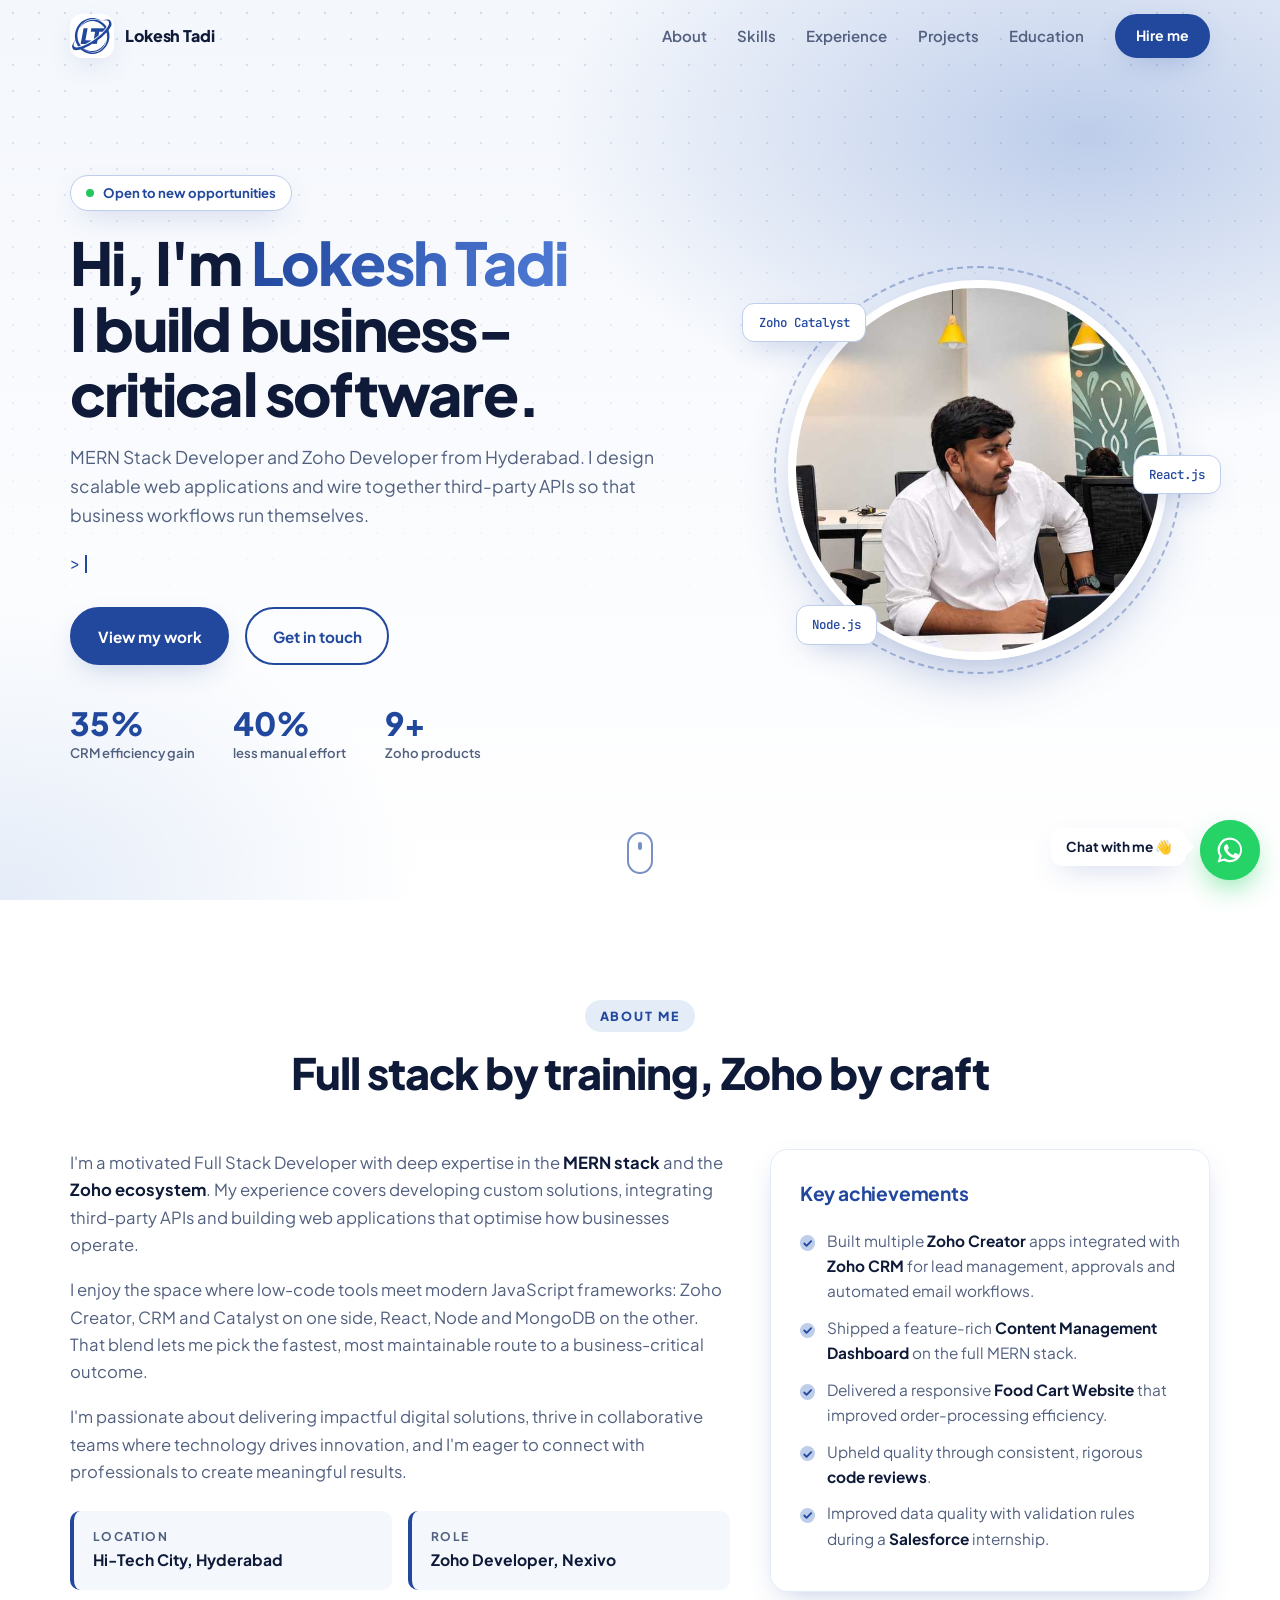
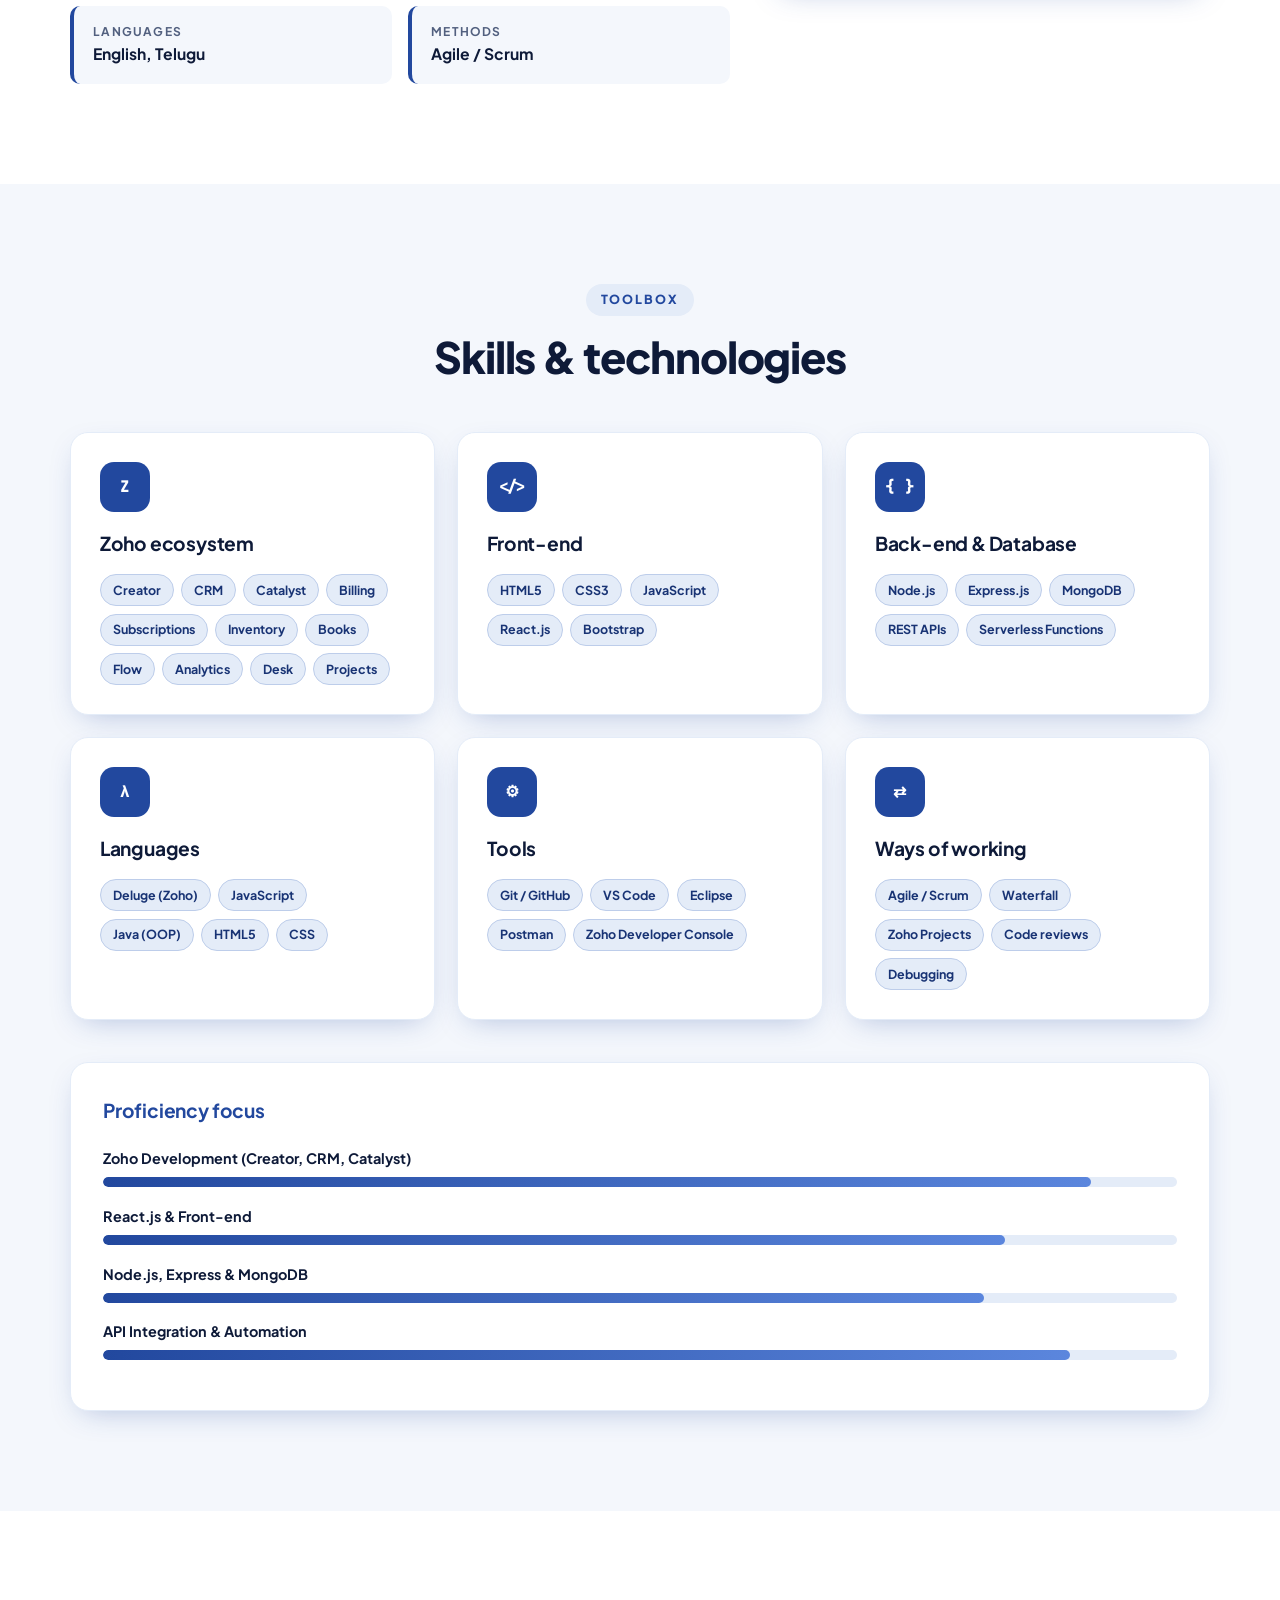
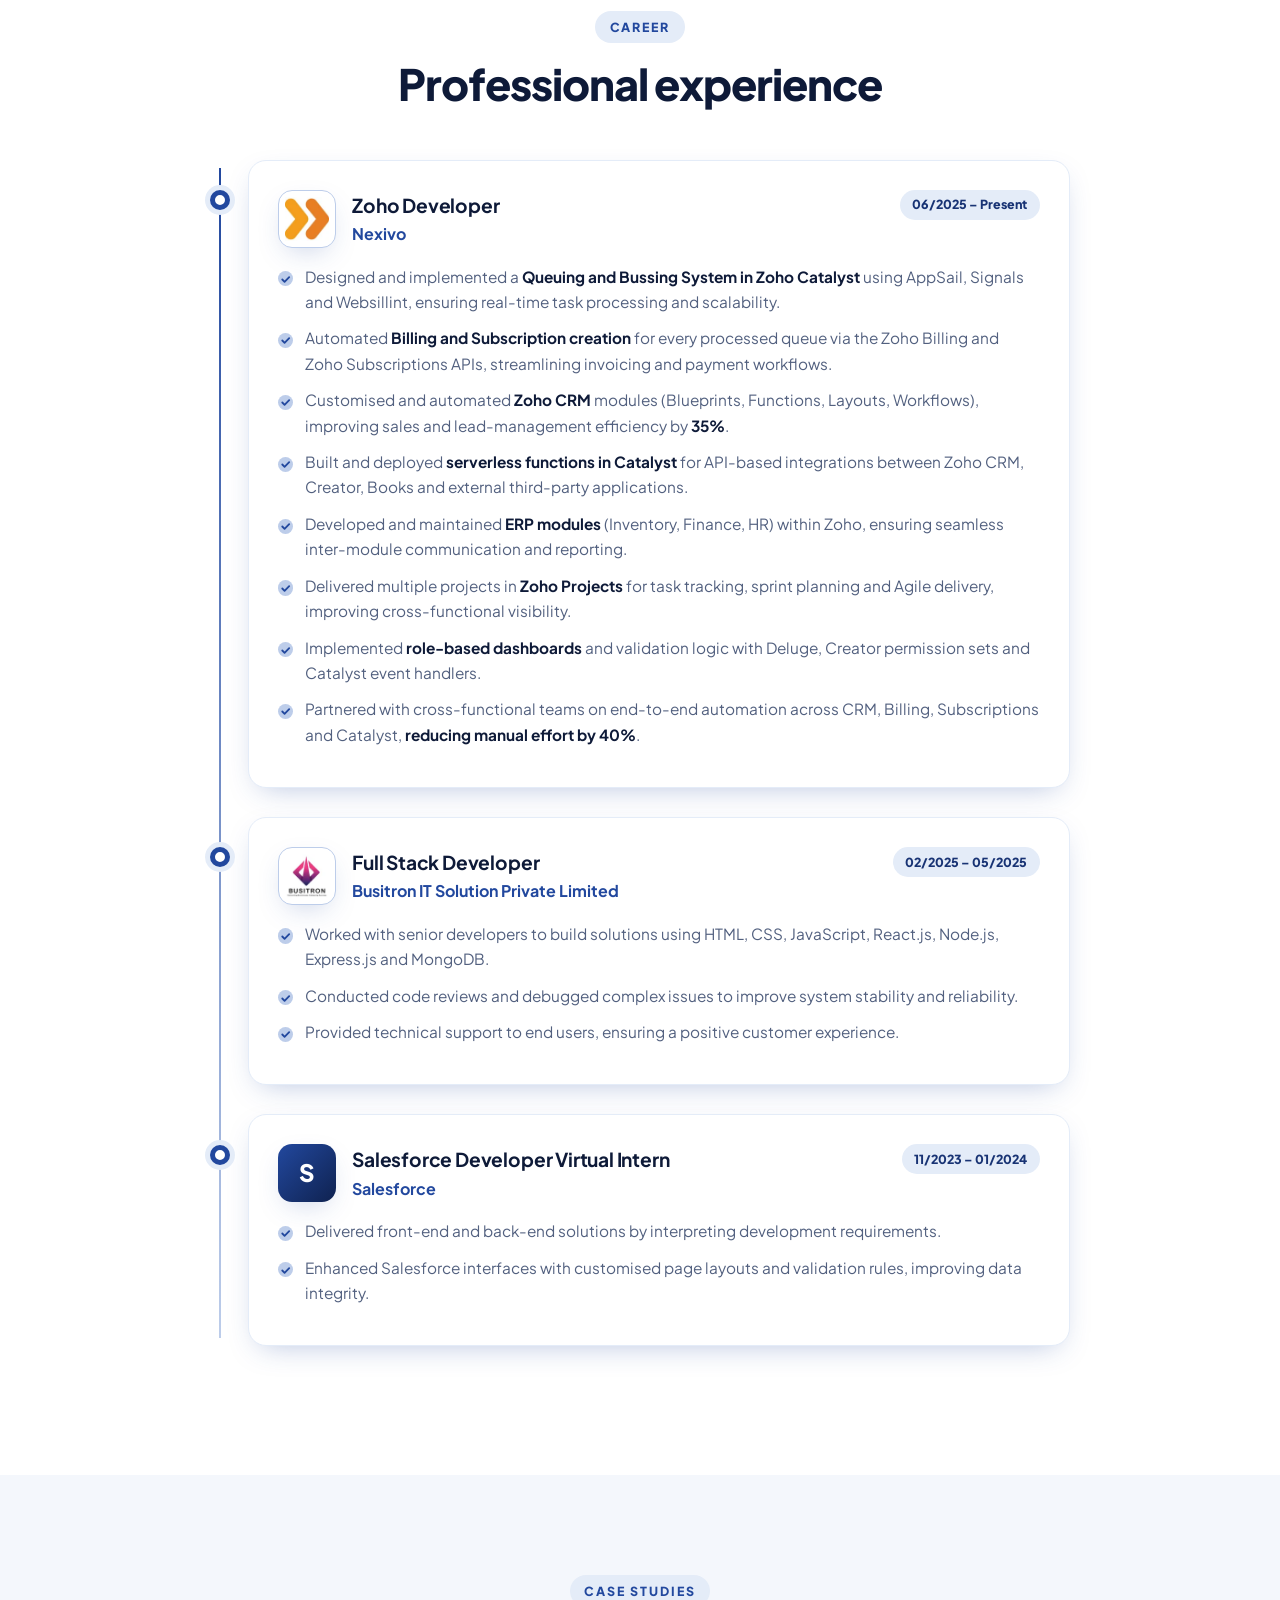
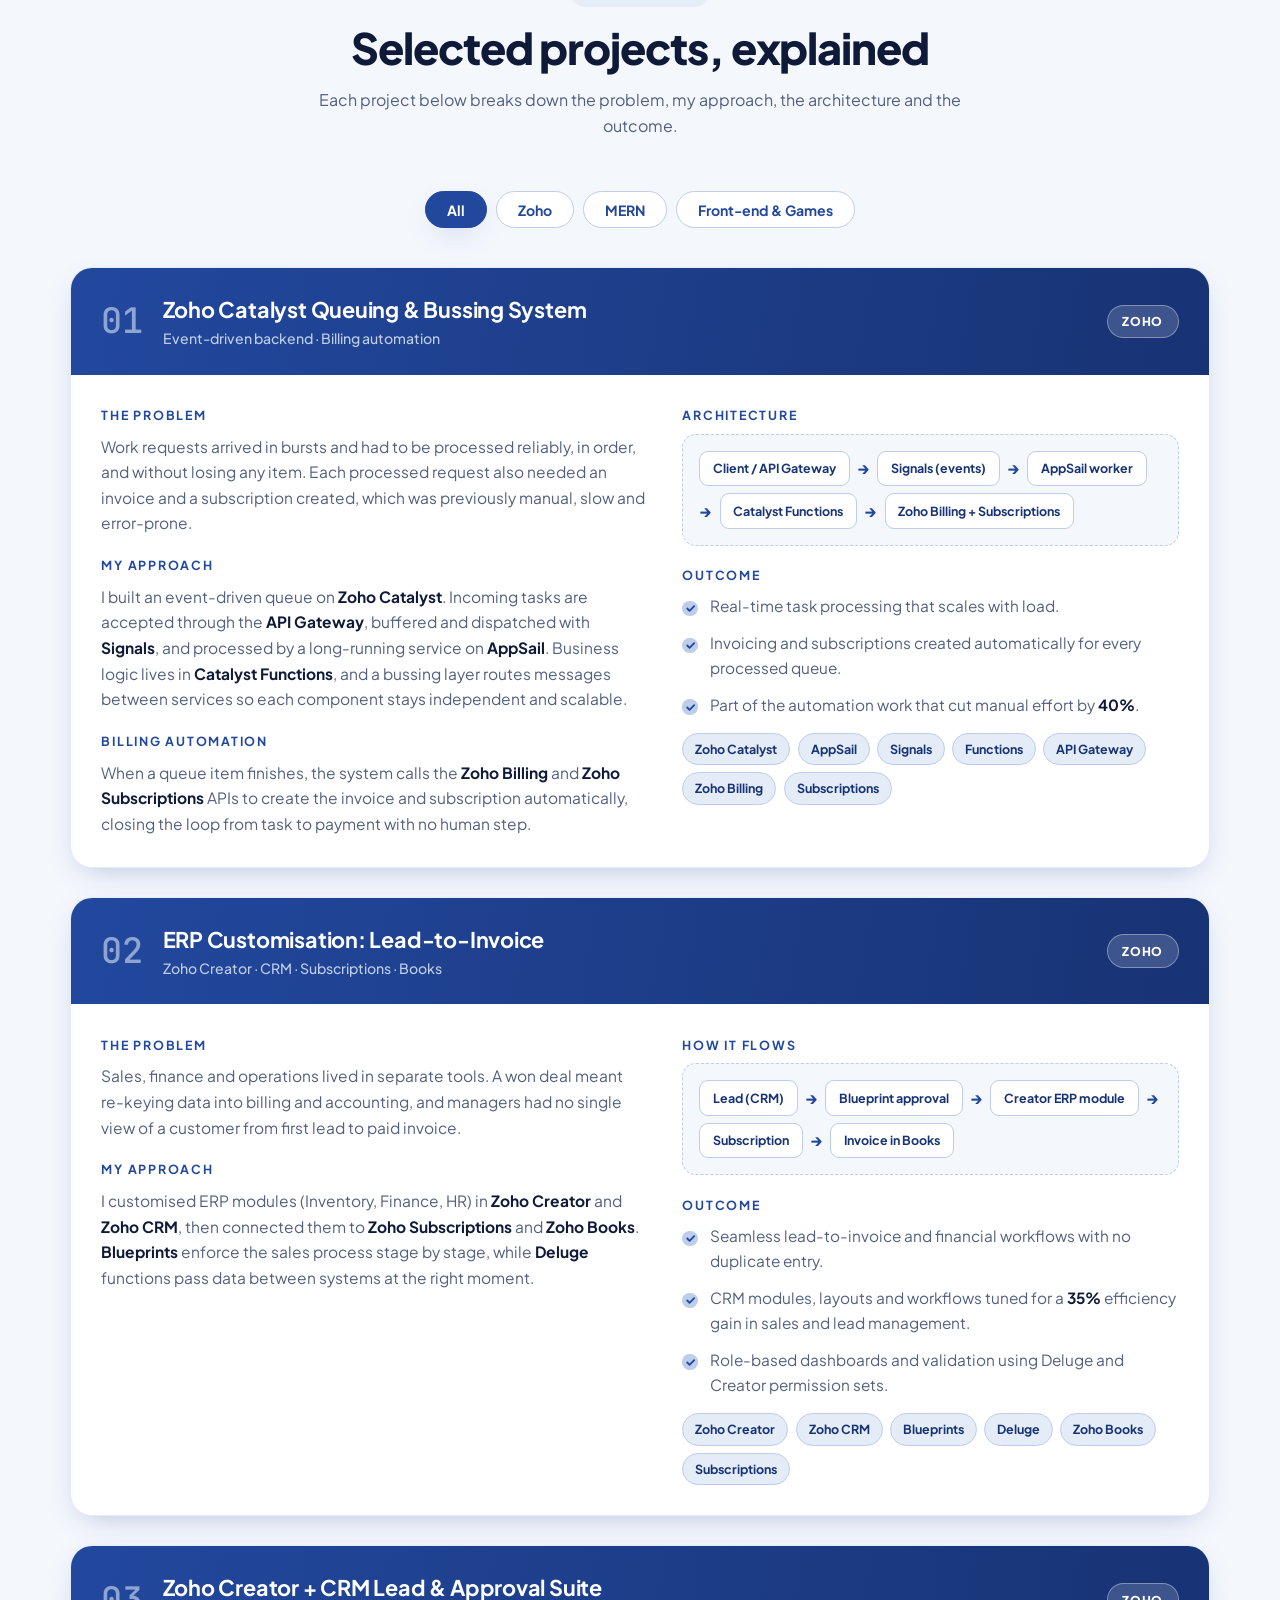
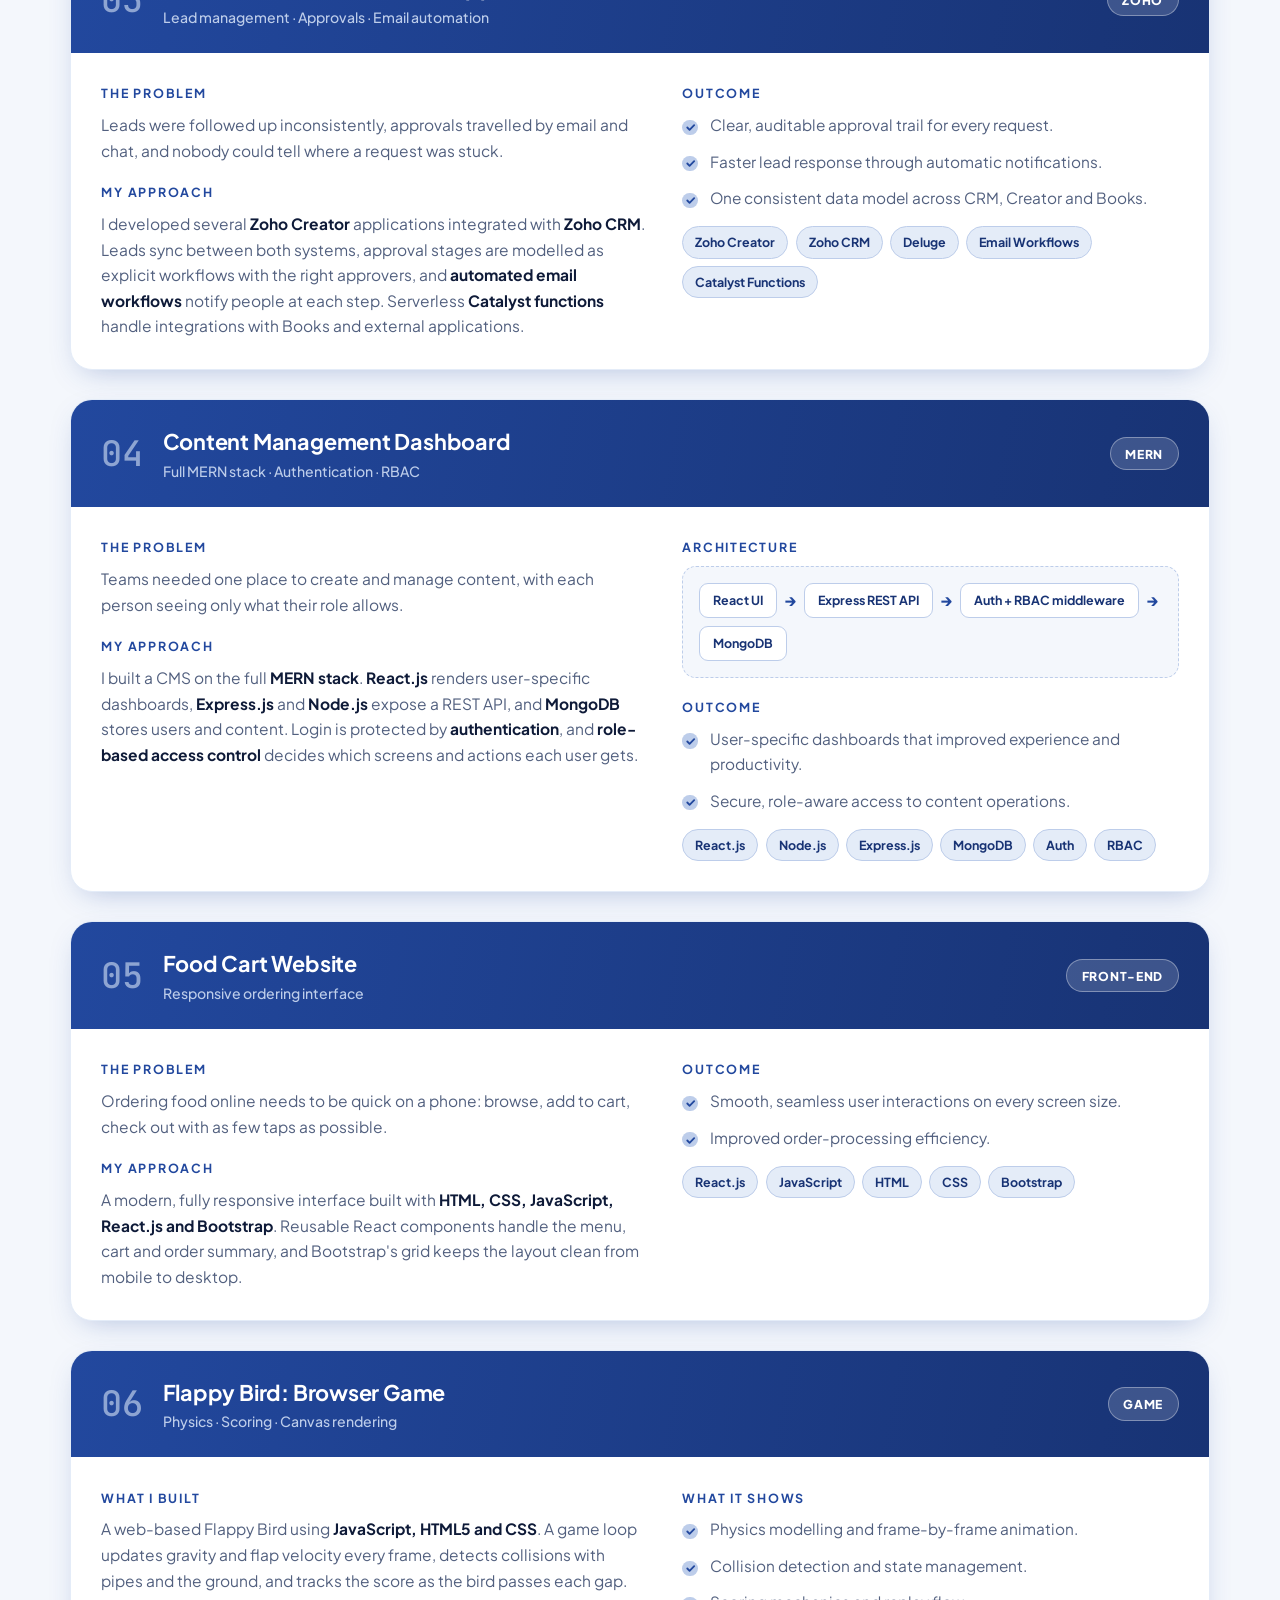
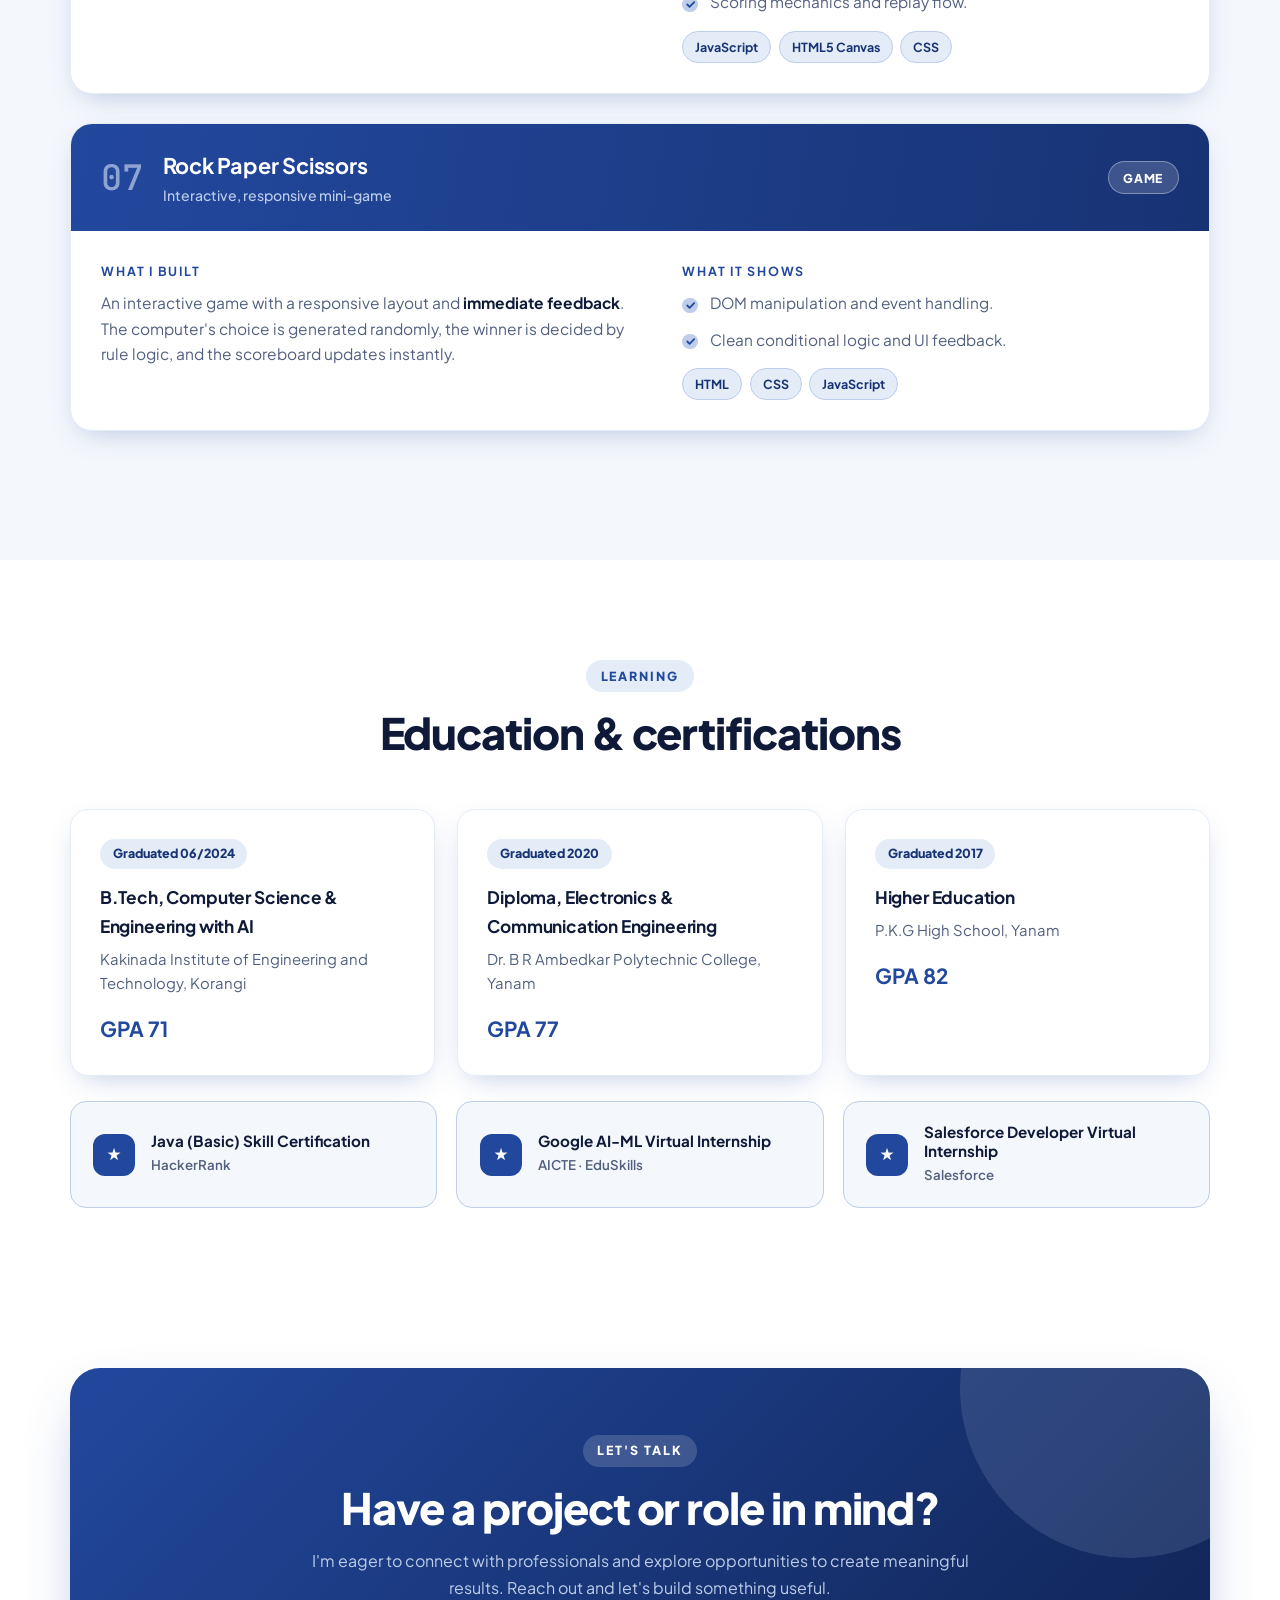
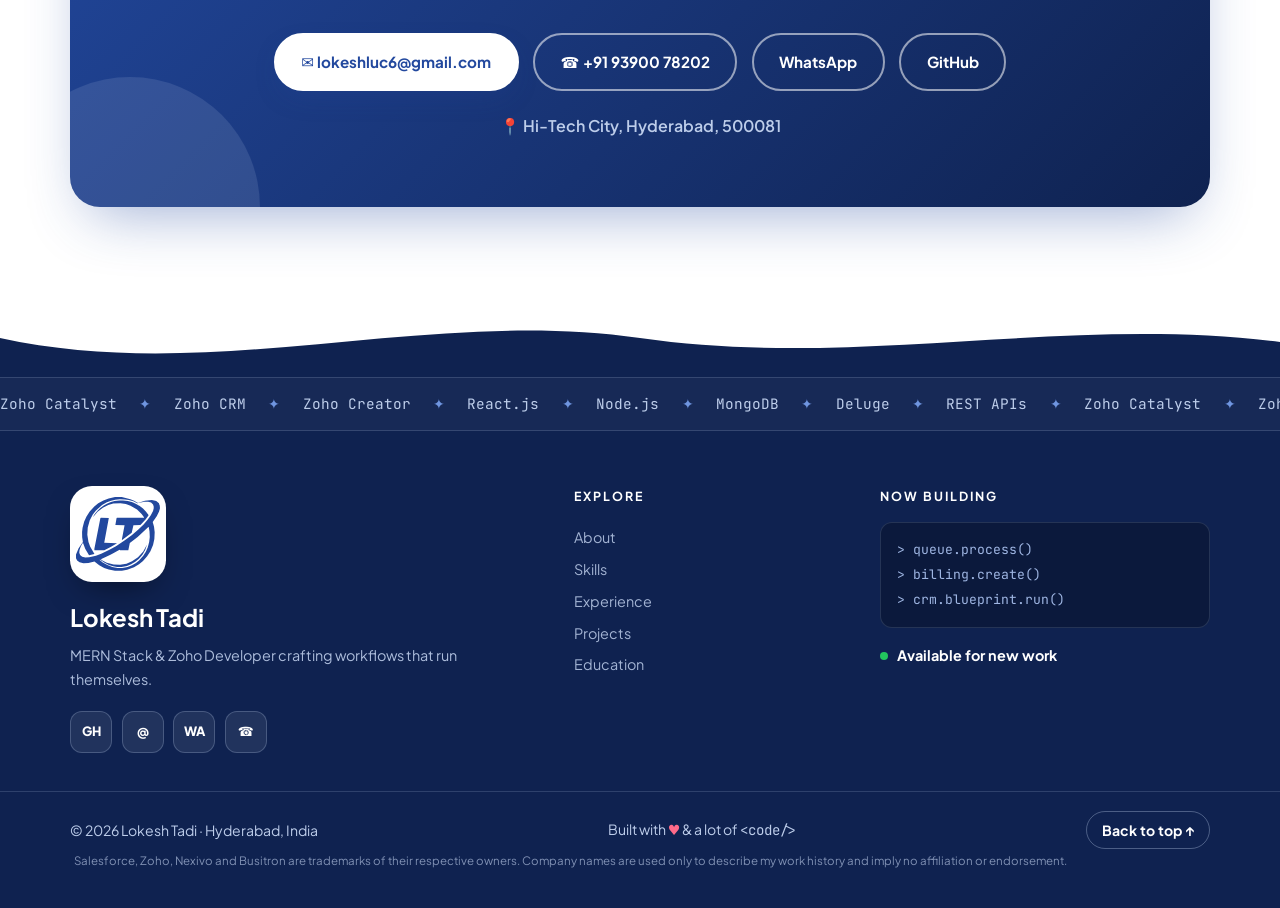
==== commit 89308f08: "Assemble v2 index.html from verified parts; remove unused files" ====
--- a/index.html
+++ b/index.html
@@ -8,20 +8,22 @@
 <meta property="og:title" content="Lokesh Tadi | MERN Stack & Zoho Developer">
 <meta property="og:description" content="Building scalable web applications and automating business workflows with the MERN stack and the Zoho ecosystem.">
 <meta property="og:type" content="website">
-<link rel="icon" href="assets/favicon.svg" type="image/svg+xml">
+<link rel="icon" href="assets/favicon.png" type="image/png">
 <link rel="preconnect" href="https://fonts.googleapis.com">
 <link rel="preconnect" href="https://fonts.gstatic.com" crossorigin>
 <link href="https://fonts.googleapis.com/css2?family=Plus+Jakarta+Sans:wght@400;500;600;700;800&family=JetBrains+Mono:wght@400;500&display=swap" rel="stylesheet">
 <link rel="stylesheet" href="css/style.css">
+<link rel="stylesheet" href="css/v2.css">
 </head>
 <body>
 
+<div class="loader" id="loader" aria-hidden="true"><img src="assets/brand.svg" alt="" width="120" height="120"><span>Lokesh Tadi</span></div>
 <div class="progress" id="progress"></div>
 
 <!-- ============ NAV ============ -->
 <header class="nav" id="nav">
   <div class="container nav-inner">
-    <a href="#home" class="brand"><span class="brand-mark">LT</span><span class="brand-name">Lokesh Tadi</span></a>
+    <a href="#home" class="brand"><img class="brand-logo" src="assets/brand.svg" alt="Lokesh Tadi animated logo" width="44" height="44"><span class="brand-name">Lokesh Tadi</span></a>
     <nav class="nav-links" id="navLinks">
       <a href="#about">About</a>
       <a href="#skills">Skills</a>
@@ -58,7 +60,7 @@
     <div class="hero-visual reveal">
       <div class="photo-wrap">
         <div class="photo-ring"></div>
-        <img src="assets/lokesh.jpg" alt="Lokesh Tadi" class="photo" width="400" height="400">
+        <img src="assets/lokesh.jpg" alt="Lokesh Tadi" class="photo" width="640" height="640">
         <div class="chip chip-a"><span class="mono">Zoho Catalyst</span></div>
         <div class="chip chip-b"><span class="mono">React.js</span></div>
         <div class="chip chip-c"><span class="mono">Node.js</span></div>
@@ -67,13 +69,12 @@
   </div>
   <a href="#about" class="scroll-hint" aria-label="Scroll down"><span></span></a>
 </section>
-
 <!-- ============ ABOUT ============ -->
 <section class="section" id="about">
   <div class="container">
     <div class="sec-head reveal"><span class="eyebrow">About me</span><h2>Full stack by training, Zoho by craft</h2></div>
     <div class="about-grid">
-      <div class="about-text reveal">
+      <div class="about-text reveal" data-more="about">
         <p>I'm a motivated Full Stack Developer with deep expertise in the <b>MERN stack</b> and the <b>Zoho ecosystem</b>. My experience covers developing custom solutions, integrating third-party APIs and building web applications that optimise how businesses operate.</p>
         <p>I enjoy the space where low-code tools meet modern JavaScript frameworks: Zoho Creator, CRM and Catalyst on one side, React, Node and MongoDB on the other. That blend lets me pick the fastest, most maintainable route to a business-critical outcome.</p>
         <p>I'm passionate about delivering impactful digital solutions, thrive in collaborative teams where technology drives innovation, and I'm eager to connect with professionals to create meaningful results.</p>
@@ -85,7 +86,7 @@
         </div>
       </div>
       <div class="about-side reveal">
-        <div class="card ach">
+        <div class="card ach" data-more="achievements">
           <h3>Key achievements</h3>
           <ul class="ticks">
             <li>Built multiple <b>Zoho Creator</b> apps integrated with <b>Zoho CRM</b> for lead management, approvals and automated email workflows.</li>
@@ -104,7 +105,7 @@
 <section class="section alt" id="skills">
   <div class="container">
     <div class="sec-head reveal"><span class="eyebrow">Toolbox</span><h2>Skills &amp; technologies</h2></div>
-    <div class="skill-grid">
+    <div class="skill-grid" data-more="skills">
       <article class="card skill reveal">
         <div class="ico">Z</div><h3>Zoho ecosystem</h3>
         <div class="tags"><span>Creator</span><span>CRM</span><span>Catalyst</span><span>Billing</span><span>Subscriptions</span><span>Inventory</span><span>Books</span><span>Flow</span><span>Analytics</span><span>Desk</span><span>Projects</span></div>
@@ -130,7 +131,7 @@
         <div class="tags"><span>Agile / Scrum</span><span>Waterfall</span><span>Zoho Projects</span><span>Code reviews</span><span>Debugging</span></div>
       </article>
     </div>
-    <div class="meters reveal">
+    <div class="meters reveal" data-more="meters">
       <h3>Proficiency focus</h3>
       <div class="meter"><label>Zoho Development (Creator, CRM, Catalyst)</label><div class="bar"><i style="--w:92%"></i></div></div>
       <div class="meter"><label>React.js &amp; Front-end</label><div class="bar"><i style="--w:84%"></i></div></div>
@@ -139,7 +140,6 @@
     </div>
   </div>
 </section>
-
 <!-- ============ EXPERIENCE ============ -->
 <section class="section" id="experience">
   <div class="container">
@@ -149,8 +149,8 @@
       <article class="t-item reveal">
         <div class="t-dot"></div>
         <div class="card">
-          <div class="t-top"><div><h3>Zoho Developer</h3><p class="org">Nexivo</p></div><span class="date">06/2025 – Present</span></div>
-          <ul class="ticks">
+          <div class="t-top"><div class="t-id"><span class="co-logo"><img src="assets/nexivo.webp" alt="Nexivo logo" width="56" height="56" loading="lazy"></span><div><h3>Zoho Developer</h3><p class="org">Nexivo</p></div></div><span class="date">06/2025 – Present</span></div>
+          <ul class="ticks" data-more="nexivo">
             <li>Designed and implemented a <b>Queuing and Bussing System in Zoho Catalyst</b> using AppSail, Signals and Websillint, ensuring real-time task processing and scalability.</li>
             <li>Automated <b>Billing and Subscription creation</b> for every processed queue via the Zoho Billing and Zoho Subscriptions APIs, streamlining invoicing and payment workflows.</li>
             <li>Customised and automated <b>Zoho CRM</b> modules (Blueprints, Functions, Layouts, Workflows), improving sales and lead-management efficiency by <b>35%</b>.</li>
@@ -166,7 +166,7 @@
       <article class="t-item reveal">
         <div class="t-dot"></div>
         <div class="card">
-          <div class="t-top"><div><h3>Full Stack Developer</h3><p class="org">Busitron IT Solution Private Limited</p></div><span class="date">02/2025 – 05/2025</span></div>
+          <div class="t-top"><div class="t-id"><span class="co-logo"><img src="assets/busitron.webp" alt="Busitron logo" width="56" height="56" loading="lazy"></span><div><h3>Full Stack Developer</h3><p class="org">Busitron IT Solution Private Limited</p></div></div><span class="date">02/2025 – 05/2025</span></div>
           <ul class="ticks">
             <li>Worked with senior developers to build solutions using HTML, CSS, JavaScript, React.js, Node.js, Express.js and MongoDB.</li>
             <li>Conducted code reviews and debugged complex issues to improve system stability and reliability.</li>
@@ -178,7 +178,7 @@
       <article class="t-item reveal">
         <div class="t-dot"></div>
         <div class="card">
-          <div class="t-top"><div><h3>Salesforce Developer Virtual Intern</h3><p class="org">Salesforce</p></div><span class="date">11/2023 – 01/2024</span></div>
+          <div class="t-top"><div class="t-id"><span class="co-logo co-mono" aria-hidden="true">S</span><div><h3>Salesforce Developer Virtual Intern</h3><p class="org">Salesforce</p></div></div><span class="date">11/2023 – 01/2024</span></div>
           <ul class="ticks">
             <li>Delivered front-end and back-end solutions by interpreting development requirements.</li>
             <li>Enhanced Salesforce interfaces with customised page layouts and validation rules, improving data integrity.</li>
@@ -210,7 +210,7 @@
         <div><h3>Zoho Catalyst Queuing &amp; Bussing System</h3><p class="p-tag">Event-driven backend · Billing automation</p></div>
         <span class="p-badge">Zoho</span>
       </div>
-      <div class="p-body">
+      <div class="p-body" data-more="project">
         <div class="p-col">
           <h4>The problem</h4>
           <p>Work requests arrived in bursts and had to be processed reliably, in order, and without losing any item. Each processed request also needed an invoice and a subscription created, which was previously manual, slow and error-prone.</p>
@@ -242,7 +242,7 @@
         <div><h3>ERP Customisation: Lead-to-Invoice</h3><p class="p-tag">Zoho Creator · CRM · Subscriptions · Books</p></div>
         <span class="p-badge">Zoho</span>
       </div>
-      <div class="p-body">
+      <div class="p-body" data-more="project">
         <div class="p-col">
           <h4>The problem</h4>
           <p>Sales, finance and operations lived in separate tools. A won deal meant re-keying data into billing and accounting, and managers had no single view of a customer from first lead to paid invoice.</p>
@@ -272,7 +272,7 @@
         <div><h3>Zoho Creator + CRM Lead &amp; Approval Suite</h3><p class="p-tag">Lead management · Approvals · Email automation</p></div>
         <span class="p-badge">Zoho</span>
       </div>
-      <div class="p-body">
+      <div class="p-body" data-more="project">
         <div class="p-col">
           <h4>The problem</h4>
           <p>Leads were followed up inconsistently, approvals travelled by email and chat, and nobody could tell where a request was stuck.</p>
@@ -291,14 +291,13 @@
       </div>
     </article>
 
-    <!-- Project 4 -->
-    <article class="project reveal" data-cat="mern">
+    <!-- Project 4 -->    <article class="project reveal" data-cat="mern">
       <div class="p-head">
         <span class="p-num">04</span>
         <div><h3>Content Management Dashboard</h3><p class="p-tag">Full MERN stack · Authentication · RBAC</p></div>
         <span class="p-badge">MERN</span>
       </div>
-      <div class="p-body">
+      <div class="p-body" data-more="project">
         <div class="p-col">
           <h4>The problem</h4>
           <p>Teams needed one place to create and manage content, with each person seeing only what their role allows.</p>
@@ -327,7 +326,7 @@
         <div><h3>Food Cart Website</h3><p class="p-tag">Responsive ordering interface</p></div>
         <span class="p-badge">Front-end</span>
       </div>
-      <div class="p-body">
+      <div class="p-body" data-more="project">
         <div class="p-col">
           <h4>The problem</h4>
           <p>Ordering food online needs to be quick on a phone: browse, add to cart, check out with as few taps as possible.</p>
@@ -352,7 +351,7 @@
         <div><h3>Flappy Bird: Browser Game</h3><p class="p-tag">Physics · Scoring · Canvas rendering</p></div>
         <span class="p-badge">Game</span>
       </div>
-      <div class="p-body">
+      <div class="p-body" data-more="project">
         <div class="p-col">
           <h4>What I built</h4>
           <p>A web-based Flappy Bird using <b>JavaScript, HTML5 and CSS</b>. A game loop updates gravity and flap velocity every frame, detects collisions with pipes and the ground, and tracks the score as the bird passes each gap.</p>
@@ -376,7 +375,7 @@
         <div><h3>Rock Paper Scissors</h3><p class="p-tag">Interactive, responsive mini-game</p></div>
         <span class="p-badge">Game</span>
       </div>
-      <div class="p-body">
+      <div class="p-body" data-more="project">
         <div class="p-col">
           <h4>What I built</h4>
           <p>An interactive game with a responsive layout and <b>immediate feedback</b>. The computer's choice is generated randomly, the winner is decided by rule logic, and the scoreboard updates instantly.</p>
@@ -393,12 +392,11 @@
     </article>
   </div>
 </section>
-
 <!-- ============ EDUCATION ============ -->
 <section class="section" id="education">
   <div class="container">
     <div class="sec-head reveal"><span class="eyebrow">Learning</span><h2>Education &amp; certifications</h2></div>
-    <div class="edu-grid">
+    <div class="edu-grid" data-more="edu">
       <article class="card edu reveal"><span class="date">Graduated 06/2024</span><h3>B.Tech, Computer Science &amp; Engineering with AI</h3><p>Kakinada Institute of Engineering and Technology, Korangi</p><b class="score">GPA 71</b></article>
       <article class="card edu reveal"><span class="date">Graduated 2020</span><h3>Diploma, Electronics &amp; Communication Engineering</h3><p>Dr. B R Ambedkar Polytechnic College, Yanam</p><b class="score">GPA 77</b></article>
       <article class="card edu reveal"><span class="date">Graduated 2017</span><h3>Higher Education</h3><p>P.K.G High School, Yanam</p><b class="score">GPA 82</b></article>
@@ -421,6 +419,7 @@
       <div class="contact-actions">
         <a class="btn btn-light" href="mailto:lokeshluc6@gmail.com">✉ lokeshluc6@gmail.com</a>
         <a class="btn btn-outline" href="tel:+919390078202">☎ +91 93900 78202</a>
+        <a class="btn btn-outline" href="https://wa.me/919390078202?text=Hi%20Lokesh%2C%20I%20saw%20your%20portfolio%20and%20would%20like%20to%20connect." target="_blank" rel="noopener">WhatsApp</a>
         <a class="btn btn-outline" href="https://github.com/LokeshTadi" target="_blank" rel="noopener">GitHub</a>
       </div>
       <p class="loc">📍 Hi-Tech City, Hyderabad, 500081</p>
@@ -430,11 +429,71 @@
 </main>
 
 <footer class="footer">
-  <div class="container foot-inner">
-    <span>© <span id="yr"></span> Lokesh Tadi. All rights reserved.</span>
-    <a href="#home">Back to top ↑</a>
+  <div class="foot-wave" aria-hidden="true">
+    <svg viewBox="0 0 1440 90" preserveAspectRatio="none"><path d="M0,40 C240,100 480,0 720,40 C960,80 1200,10 1440,45 L1440,90 L0,90 Z"></path></svg>
+  </div>
+  <div class="foot-marquee" aria-hidden="true">
+    <div class="marq-track">
+      <span>Zoho Catalyst</span><i>✦</i><span>Zoho CRM</span><i>✦</i><span>Zoho Creator</span><i>✦</i><span>React.js</span><i>✦</i><span>Node.js</span><i>✦</i><span>MongoDB</span><i>✦</i><span>Deluge</span><i>✦</i><span>REST APIs</span><i>✦</i>
+      <span>Zoho Catalyst</span><i>✦</i><span>Zoho CRM</span><i>✦</i><span>Zoho Creator</span><i>✦</i><span>React.js</span><i>✦</i><span>Node.js</span><i>✦</i><span>MongoDB</span><i>✦</i><span>Deluge</span><i>✦</i><span>REST APIs</span><i>✦</i>
+    </div>
+  </div>
+  <div class="container foot-grid">
+    <div class="foot-brand">
+      <img src="assets/brand.svg" alt="Lokesh Tadi animated logo" width="96" height="96" loading="lazy">
+      <h3>Lokesh Tadi</h3>
+      <p>MERN Stack &amp; Zoho Developer crafting workflows that run themselves.</p>
+      <div class="foot-social">
+        <a href="https://github.com/LokeshTadi" target="_blank" rel="noopener" aria-label="GitHub">GH</a>
+        <a href="mailto:lokeshluc6@gmail.com" aria-label="Email">@</a>
+        <a href="https://wa.me/919390078202?text=Hi%20Lokesh%2C%20I%20saw%20your%20portfolio%20and%20would%20like%20to%20connect." target="_blank" rel="noopener" aria-label="WhatsApp">WA</a>
+        <a href="tel:+919390078202" aria-label="Call">☎</a>
+      </div>
+    </div>
+    <div class="foot-col">
+      <h4>Explore</h4>
+      <a href="#about">About</a><a href="#skills">Skills</a><a href="#experience">Experience</a><a href="#projects">Projects</a><a href="#education">Education</a>
+    </div>
+    <div class="foot-col">
+      <h4>Now building</h4>
+      <p class="mono small">&gt; queue.process()<br>&gt; billing.create()<br>&gt; crm.blueprint.run()</p>
+      <p class="status"><i class="dot"></i> Available for new work</p>
+    </div>
+  </div>
+  <div class="foot-bottom">
+    <div class="container foot-inner">
+      <span>© <span id="yr"></span> Lokesh Tadi · Hyderabad, India</span>
+      <span class="made">Built with <b>♥</b> &amp; a lot of <span class="mono">&lt;code/&gt;</span></span>
+      <a href="#home" class="to-top">Back to top ↑</a>
+    </div>
+    <p class="container tm-note">Salesforce, Zoho, Nexivo and Busitron are trademarks of their respective owners. Company names are used only to describe my work history and imply no affiliation or endorsement.</p>
   </div>
 </footer>
+
+<!-- WhatsApp widget -->
+<div class="wa" id="wa">
+  <div class="wa-pop" id="waPop" role="dialog" aria-label="Chat on WhatsApp" aria-hidden="true">
+    <div class="wa-head">
+      <img src="assets/brand.svg" alt="" width="40" height="40">
+      <div><b>Lokesh Tadi</b><small><i class="dot"></i> Typically replies within a few hours</small></div>
+      <button class="wa-x" id="waClose" aria-label="Close chat">×</button>
+    </div>
+    <div class="wa-body">
+      <div class="wa-msg">Hi there 👋<br>Have a Zoho or full-stack project in mind? Send me a message on WhatsApp and let's talk.</div>
+      <label class="wa-label" for="waText">Your message</label>
+      <textarea id="waText" rows="3">Hi Lokesh, I came across your portfolio and would like to discuss a project. Are you available for a quick chat?</textarea>
+    </div>
+    <a class="wa-send" id="waSend" href="https://wa.me/919390078202" target="_blank" rel="noopener">
+      <svg viewBox="0 0 24 24" width="20" height="20" fill="currentColor" aria-hidden="true"><path d="M12.04 2a9.9 9.9 0 0 0-8.47 15.04L2 22l5.1-1.34A9.9 9.9 0 1 0 12.04 2zm0 1.8a8.1 8.1 0 1 1-4.13 15.08l-.3-.17-3.03.8.81-2.95-.19-.31A8.1 8.1 0 0 1 12.04 3.8zm-3.1 3.9c-.2 0-.5.07-.76.35-.26.28-1 .98-1 2.4s1.03 2.78 1.17 2.97c.15.2 2.02 3.2 5 4.36 2.47.97 2.97.78 3.5.73.54-.05 1.74-.71 1.98-1.4.25-.69.25-1.28.17-1.4-.07-.13-.27-.2-.57-.35-.3-.15-1.74-.86-2.01-.96-.27-.1-.47-.15-.67.15-.2.3-.77.96-.94 1.16-.17.2-.35.22-.65.07-.3-.15-1.26-.46-2.4-1.48-.89-.79-1.49-1.77-1.66-2.07-.17-.3-.02-.46.13-.6.13-.14.3-.35.45-.52.15-.18.2-.3.3-.5.1-.2.05-.37-.02-.52-.08-.15-.67-1.62-.92-2.22-.24-.58-.49-.5-.67-.51h-.57z"/></svg>
+      Chat on WhatsApp
+    </a>
+  </div>
+  <button class="wa-fab" id="waFab" aria-label="Chat on WhatsApp" aria-expanded="false">
+    <span class="wa-ping"></span>
+    <svg viewBox="0 0 24 24" width="30" height="30" fill="currentColor" aria-hidden="true"><path d="M12.04 2a9.9 9.9 0 0 0-8.47 15.04L2 22l5.1-1.34A9.9 9.9 0 1 0 12.04 2zm0 1.8a8.1 8.1 0 1 1-4.13 15.08l-.3-.17-3.03.8.81-2.95-.19-.31A8.1 8.1 0 0 1 12.04 3.8zm-3.1 3.9c-.2 0-.5.07-.76.35-.26.28-1 .98-1 2.4s1.03 2.78 1.17 2.97c.15.2 2.02 3.2 5 4.36 2.47.97 2.97.78 3.5.73.54-.05 1.74-.71 1.98-1.4.25-.69.25-1.28.17-1.4-.07-.13-.27-.2-.57-.35-.3-.15-1.74-.86-2.01-.96-.27-.1-.47-.15-.67.15-.2.3-.77.96-.94 1.16-.17.2-.35.22-.65.07-.3-.15-1.26-.46-2.4-1.48-.89-.79-1.49-1.77-1.66-2.07-.17-.3-.02-.46.13-.6.13-.14.3-.35.45-.52.15-.18.2-.3.3-.5.1-.2.05-.37-.02-.52-.08-.15-.67-1.62-.92-2.22-.24-.58-.49-.5-.67-.51h-.57z"/></svg>
+  </button>
+  <span class="wa-tip" id="waTip">Chat with me 👋</span>
+</div>
 
 <script src="js/main.js"></script>
 </body>
--- a/css/v2.css
+++ b/css/v2.css
@@ -0,0 +1,131 @@
+/* =====================================================
+   v2 additions: logo, loader, company logos, footer,
+   WhatsApp widget, mobile "view more"
+   ===================================================== */
+
+/* animated brand logo in nav */
+.brand-logo{width:44px;height:44px;object-fit:contain;border-radius:12px;background:#fff;box-shadow:var(--shadow);padding:2px}
+
+/* loader */
+.loader{position:fixed;inset:0;z-index:500;display:flex;flex-direction:column;align-items:center;justify-content:center;gap:.8rem;background:#fff;transition:opacity .6s ease,visibility .6s ease}
+.loader img{width:120px;height:120px;object-fit:contain}
+.loader span{font-weight:800;letter-spacing:.14em;text-transform:uppercase;color:var(--primary);font-size:.85rem}
+.loader.done{opacity:0;visibility:hidden}
+
+/* photo: head-and-shoulders crop, shown in a circle */
+.photo{object-position:50% 50%}
+
+/* company logos in experience */
+.t-id{display:flex;align-items:center;gap:1rem}
+.co-logo{flex:none;width:58px;height:58px;border-radius:14px;background:#fff;border:1px solid var(--light);display:grid;place-items:center;overflow:hidden;box-shadow:var(--shadow)}
+.co-logo img{width:100%;height:100%;object-fit:contain;padding:6px}
+.co-dark{background:#000;border-color:#000}
+.co-dark img{padding:0}
+.co-mono{background:linear-gradient(135deg,var(--primary),var(--primary-deep));color:#fff;font-weight:800;font-size:1.5rem;border:0;font-family:'Plus Jakarta Sans',system-ui,sans-serif}
+
+/* more toggle (hidden on desktop) */
+.more-btn{display:none}
+
+/* ---------- creative footer ---------- */
+.footer{position:relative;margin-top:0;padding:0;border-top:0;background:var(--primary-deep);color:var(--light);overflow:hidden}
+.foot-wave{line-height:0;background:#fff}
+.foot-wave svg{display:block;width:100%;height:70px}
+.foot-wave path{fill:var(--primary-deep)}
+.foot-marquee{border-top:1px solid rgba(189,205,234,.18);border-bottom:1px solid rgba(189,205,234,.18);padding:.9rem 0;overflow:hidden;background:rgba(255,255,255,.03)}
+.marq-track{display:flex;gap:1.4rem;width:max-content;animation:marq 32s linear infinite;white-space:nowrap;font-family:'JetBrains Mono',monospace;font-size:.9rem;color:var(--light)}
+.marq-track i{font-style:normal;color:#6f95e0}
+@keyframes marq{to{transform:translateX(-50%)}}
+.foot-grid{display:grid;grid-template-columns:1.4fr .8fr 1fr;gap:2.6rem;padding:3.4rem 0 2.4rem}
+.foot-brand img{width:96px;height:96px;object-fit:contain;background:#fff;border-radius:22px;padding:6px;margin-bottom:1rem;box-shadow:0 14px 34px -14px rgba(0,0,0,.6)}
+.foot-brand h3{color:#fff;font-size:1.5rem;margin-bottom:.4rem}
+.foot-brand p{max-width:38ch;color:var(--light);opacity:.9}
+.foot-social{display:flex;gap:.6rem;margin-top:1.2rem}
+.foot-social a{width:42px;height:42px;display:grid;place-items:center;border-radius:12px;background:rgba(255,255,255,.08);border:1px solid rgba(189,205,234,.25);color:#fff;font-weight:800;font-size:.8rem;transition:.25s}
+.foot-social a:hover{background:var(--light);color:var(--primary-deep);transform:translateY(-4px) rotate(-4deg)}
+.foot-col h4{color:#fff;font-size:.78rem;letter-spacing:.16em;text-transform:uppercase;margin-bottom:1rem}
+.foot-col a{display:block;color:var(--light);padding:.25rem 0;opacity:.85;transition:.2s;width:max-content}
+.foot-col a:hover{opacity:1;color:#fff;transform:translateX(6px)}
+.foot-col .small{font-size:.82rem;line-height:1.9;color:#9fb6e3;background:rgba(0,0,0,.25);padding:.9rem 1rem;border-radius:12px;border:1px solid rgba(189,205,234,.15)}
+.status{display:flex;align-items:center;gap:.55rem;margin-top:1rem;font-weight:700;color:#fff;font-size:.9rem}
+.foot-bottom{border-top:1px solid rgba(189,205,234,.18);padding:1.2rem 0;font-size:.88rem}
+.foot-bottom .foot-inner{align-items:center}
+.foot-bottom .made b{color:#ff6b8a}
+.foot-bottom a.to-top{color:#fff;font-weight:700;padding:.4rem .9rem;border-radius:999px;border:1px solid rgba(189,205,234,.35);transition:.2s}
+.foot-bottom a.to-top:hover{background:var(--light);color:var(--primary-deep)}
+
+/* ---------- WhatsApp widget ---------- */
+.wa{position:fixed;right:20px;bottom:20px;z-index:150;display:flex;flex-direction:column;align-items:flex-end;gap:.8rem}
+.wa-fab{position:relative;width:60px;height:60px;border-radius:50%;border:0;cursor:pointer;background:#25D366;color:#fff;display:grid;place-items:center;box-shadow:0 12px 30px -8px rgba(37,211,102,.7);transition:.25s}
+.wa-fab:hover{transform:scale(1.08)}
+.wa-ping{position:absolute;inset:0;border-radius:50%;background:#25D366;opacity:.5;animation:ping 2.2s cubic-bezier(0,0,.2,1) infinite;z-index:-1}
+@keyframes ping{80%,100%{transform:scale(1.7);opacity:0}}
+.wa-tip{position:absolute;right:74px;bottom:14px;background:#fff;color:var(--ink);padding:.5rem .9rem;border-radius:12px;font-weight:700;font-size:.85rem;box-shadow:var(--shadow);white-space:nowrap;animation:tipin .5s .4s both;transition:.3s}
+.wa-tip::after{content:"";position:absolute;right:-6px;top:50%;margin-top:-6px;width:12px;height:12px;background:#fff;transform:rotate(45deg)}
+@keyframes tipin{from{opacity:0;transform:translateX(10px)}to{opacity:1;transform:none}}
+.wa.open .wa-tip{opacity:0;visibility:hidden}
+.wa-pop{width:min(340px,calc(100vw - 40px));background:#fff;border-radius:20px;overflow:hidden;box-shadow:0 30px 70px -20px rgba(15,34,80,.55);border:1px solid var(--light-2);transform-origin:bottom right;transform:scale(.85) translateY(14px);opacity:0;visibility:hidden;transition:.3s cubic-bezier(.2,.8,.2,1)}
+.wa.open .wa-pop{transform:none;opacity:1;visibility:visible}
+.wa-head{display:flex;align-items:center;gap:.8rem;padding:1rem 1.1rem;background:linear-gradient(120deg,var(--primary),var(--primary-dark));color:#fff}
+.wa-head img{width:40px;height:40px;border-radius:12px;background:#fff;padding:3px;object-fit:contain}
+.wa-head b{display:block;line-height:1.2}
+.wa-head small{display:flex;align-items:center;gap:.4rem;color:var(--light);font-size:.72rem}
+.wa-x{margin-left:auto;background:rgba(255,255,255,.15);border:0;color:#fff;width:32px;height:32px;border-radius:50%;font-size:1.3rem;line-height:1;cursor:pointer}
+.wa-x:hover{background:rgba(255,255,255,.3)}
+.wa-body{padding:1rem 1.1rem 0;background:var(--light-3)}
+.wa-msg{background:#fff;border:1px solid var(--light-2);border-radius:4px 16px 16px 16px;padding:.8rem 1rem;font-size:.9rem;color:var(--ink);box-shadow:0 4px 10px -6px rgba(34,72,158,.3)}
+.wa-label{display:block;margin:.9rem 0 .35rem;font-size:.72rem;font-weight:800;letter-spacing:.1em;text-transform:uppercase;color:var(--primary)}
+.wa-body textarea{width:100%;resize:none;border:1.5px solid var(--light);border-radius:12px;padding:.7rem .85rem;font:inherit;font-size:.9rem;color:var(--ink);background:#fff;outline:none;margin-bottom:1rem}
+.wa-body textarea:focus{border-color:var(--primary);box-shadow:0 0 0 3px rgba(34,72,158,.15)}
+.wa-send{display:flex;align-items:center;justify-content:center;gap:.6rem;margin:0;padding:.95rem;background:#25D366;color:#fff;font-weight:800;transition:.2s}
+.wa-send:hover{background:#1ebe5a}
+
+/* =====================================================
+   MOBILE (<=720px): hide photo, collapse sections
+   Desktop (>720px) is intentionally untouched.
+   ===================================================== */
+@media(max-width:720px){
+  .hero-visual{display:none}
+  .hero{min-height:auto;padding:104px 0 70px}
+  .hero-grid{grid-template-columns:1fr}
+  .scroll-hint{display:none}
+  .stats{gap:1.2rem}
+  .stats b{font-size:1.6rem}
+
+  /* "view more" */
+  .more-wrap{position:relative;transition:none!important}
+  .more-wrap.collapsed{overflow:hidden}
+  .more-wrap.collapsed::after{content:"";position:absolute;left:0;right:0;bottom:0;height:70px;background:linear-gradient(to bottom,rgba(255,255,255,0),#fff 85%);pointer-events:none}
+  .section.alt .more-wrap.collapsed::after{background:linear-gradient(to bottom,rgba(244,247,252,0),#f4f7fc 85%)}
+  .card .more-wrap.collapsed::after{background:linear-gradient(to bottom,rgba(255,255,255,0),#fff 85%)}
+  .project .more-wrap.collapsed::after{background:linear-gradient(to bottom,rgba(255,255,255,0),#fff 85%)}
+  .more-btn{display:flex;align-items:center;justify-content:center;gap:.45rem;margin:.9rem auto 0;padding:.6rem 1.4rem;border-radius:999px;border:1.5px solid var(--primary);background:#fff;color:var(--primary);font:700 .86rem 'Plus Jakarta Sans',sans-serif;cursor:pointer;box-shadow:var(--shadow)}
+  .more-btn:active{background:var(--primary);color:#fff}
+  .more-btn .chev{display:inline-block;transition:transform .3s}
+  .more-btn[aria-expanded="true"] .chev{transform:rotate(180deg)}
+  .project .more-btn{margin:0 auto 1.3rem}
+  .p-body.more-wrap{padding-bottom:1.2rem}
+
+  .t-id{gap:.75rem}
+  .co-logo{width:48px;height:48px;border-radius:12px}
+  .t-top{flex-direction:column;gap:.6rem}
+  .section{padding:64px 0}
+  .sec-head{margin-bottom:2rem}
+
+  .foot-grid{grid-template-columns:1fr;gap:2rem;padding:2.4rem 0 1.6rem}
+  .foot-bottom .foot-inner{flex-direction:column;text-align:center}
+  .wa{right:14px;bottom:14px}
+  .wa-tip{display:none}
+  .contact-card{padding:3rem 1.2rem;border-radius:24px}
+  .contact-actions .btn{width:100%;justify-content:center}
+}
+@media(prefers-reduced-motion:reduce){.marq-track,.wa-ping{animation:none!important}}
+
+/* ---------- Animated brand logo ---------- */
+@keyframes logoPulse{0%,100%{transform:scale(1) rotate(0)}50%{transform:scale(1.07) rotate(-4deg)}}
+@keyframes logoSpin{from{transform:rotate(0)}to{transform:rotate(360deg)}}
+.brand-logo,.loader img,.foot-brand img,.wa-head img{animation:logoPulse 3.2s ease-in-out infinite}
+.loader img{animation:logoSpin 2.4s cubic-bezier(.6,.1,.3,.9) infinite}
+@media (prefers-reduced-motion:reduce){.brand-logo,.loader img,.foot-brand img,.wa-head img{animation:none}}
+
+/* trademark attribution */
+.tm-note{margin:0;padding:.2rem 0 1.2rem;font-size:.72rem;line-height:1.5;color:rgba(189,205,234,.65);text-align:center}
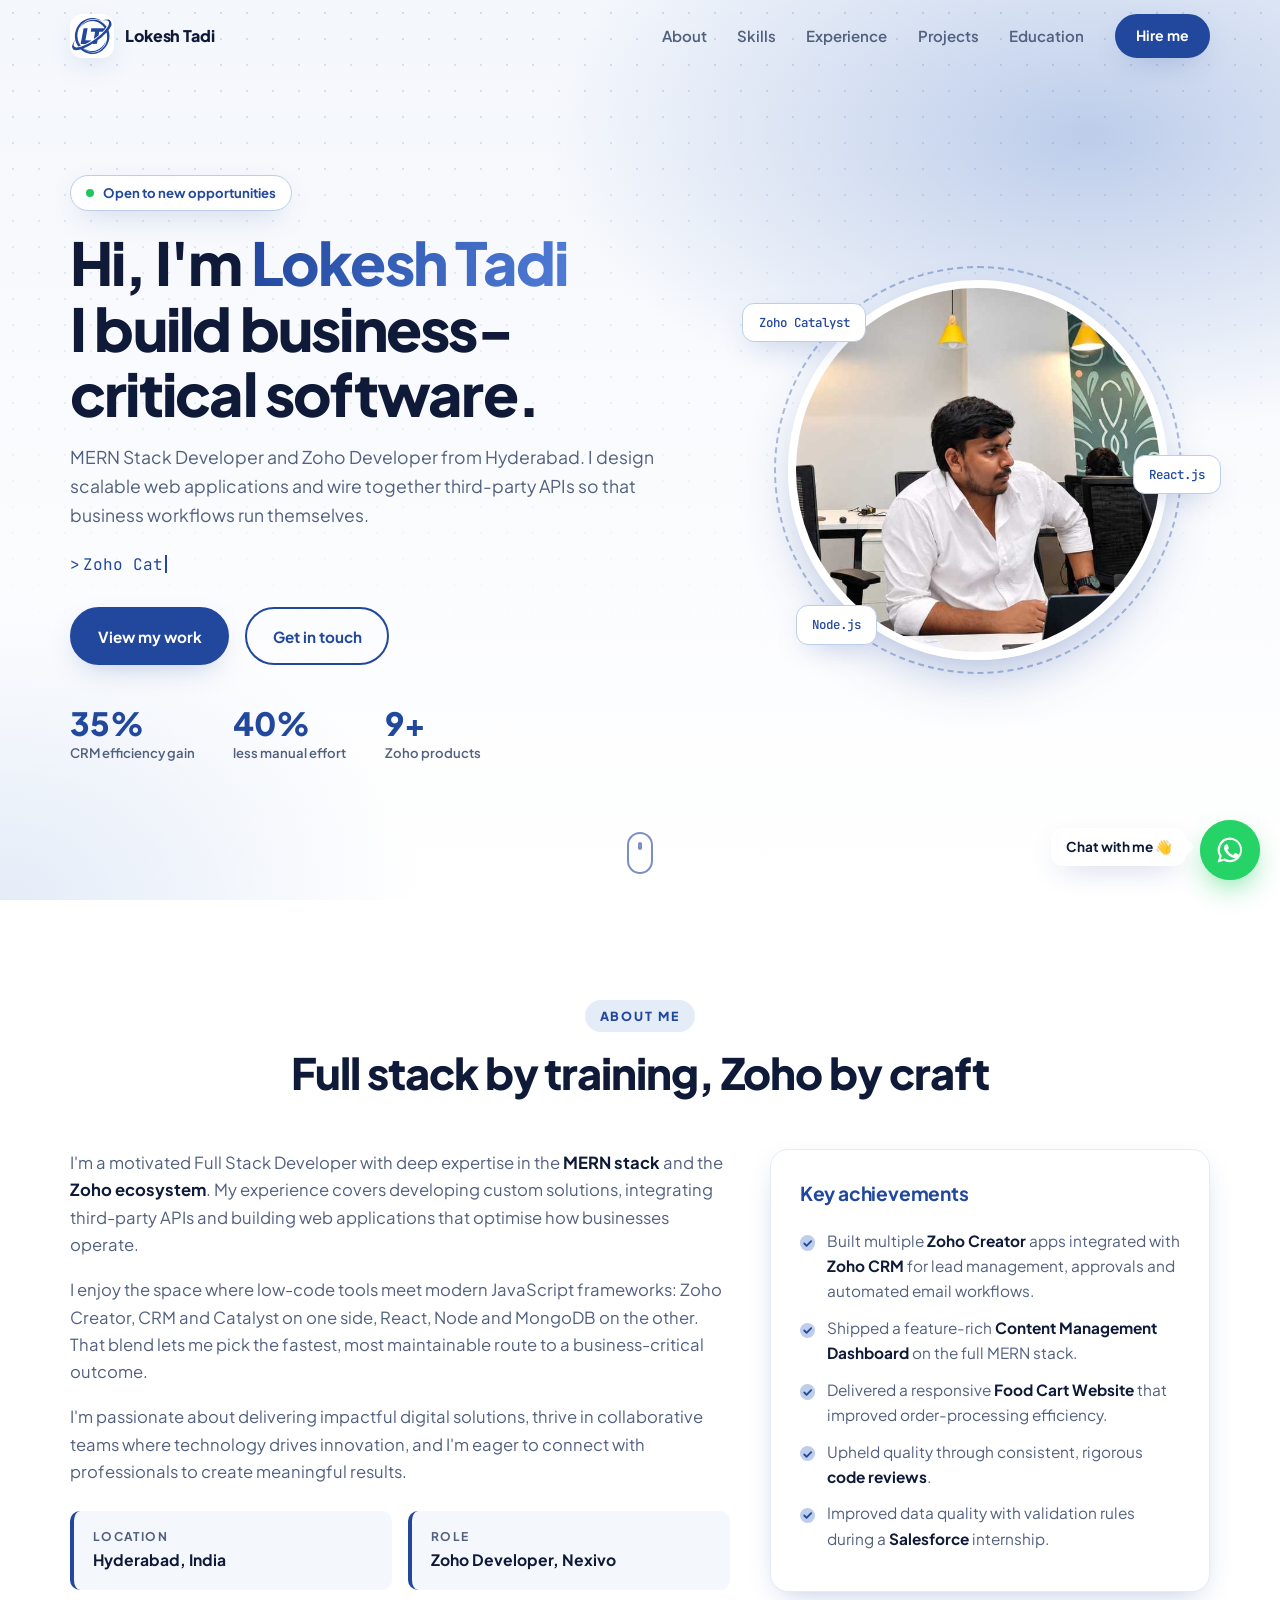
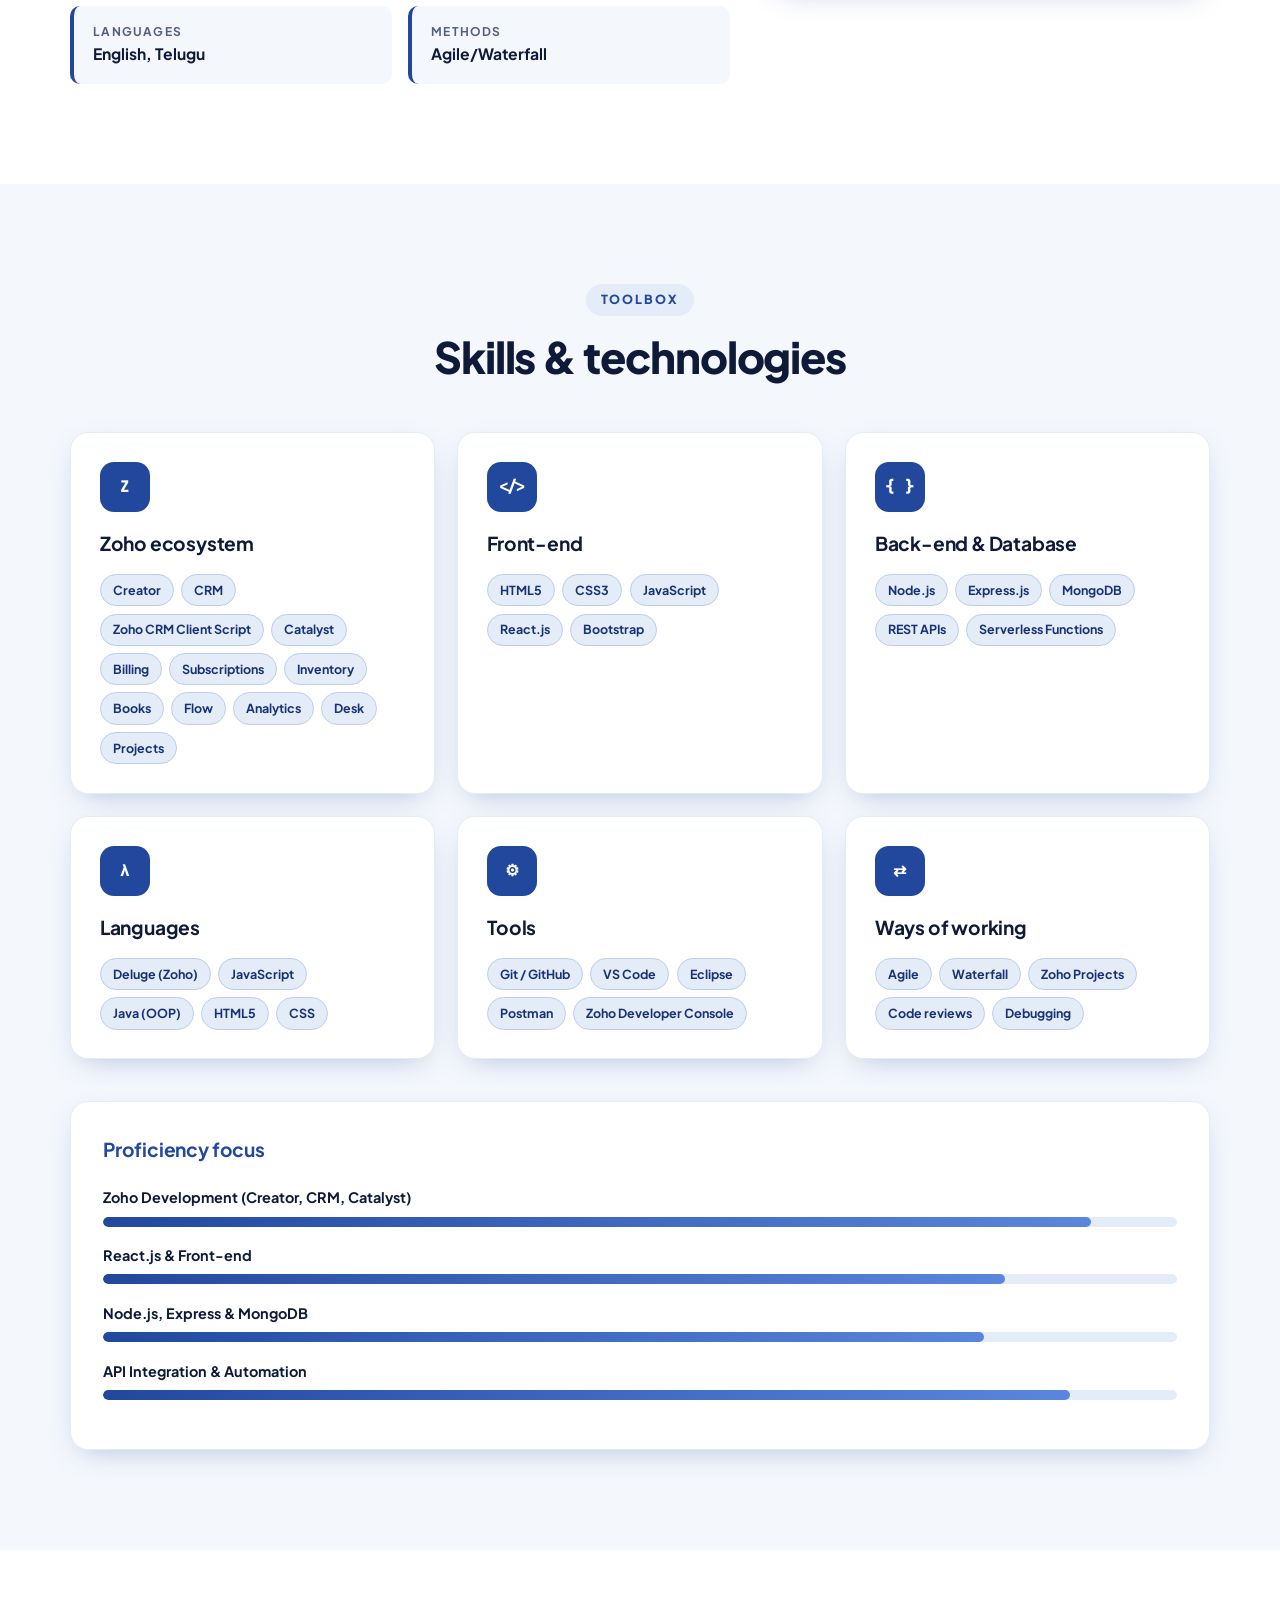
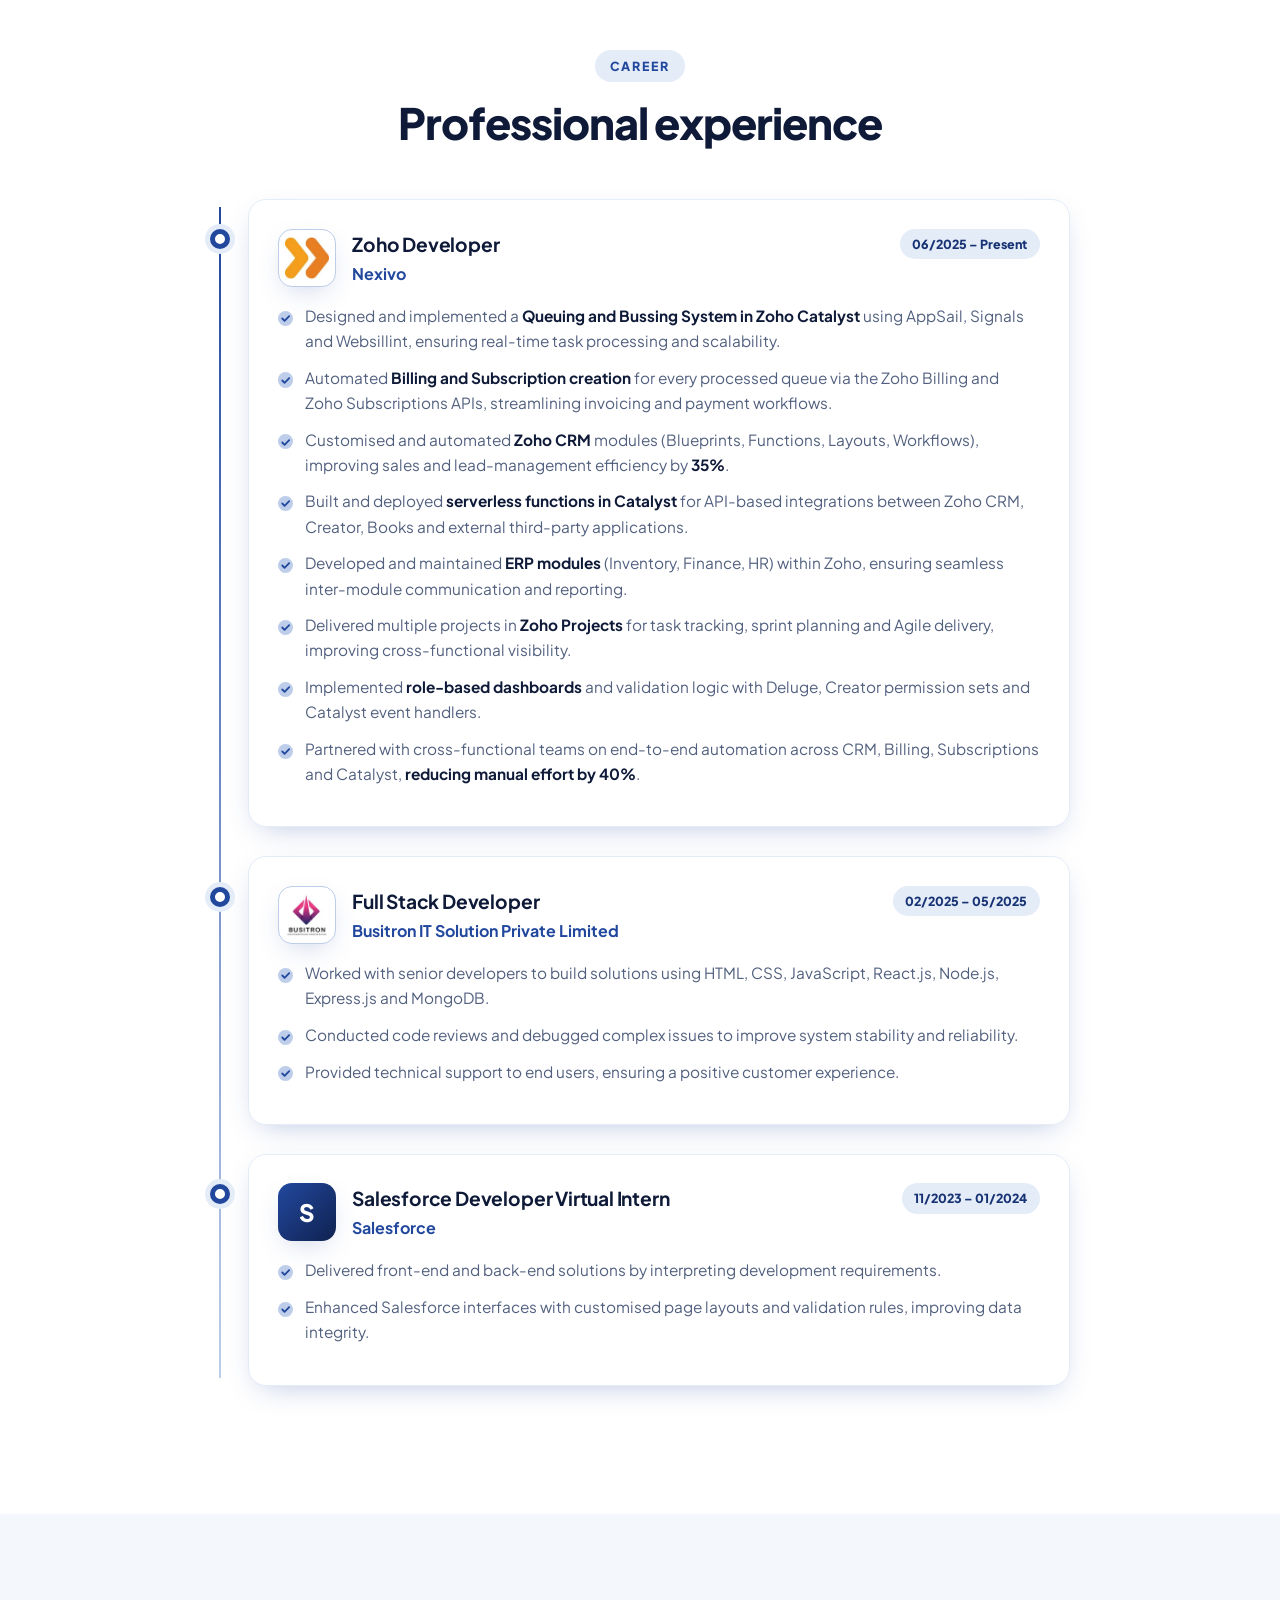
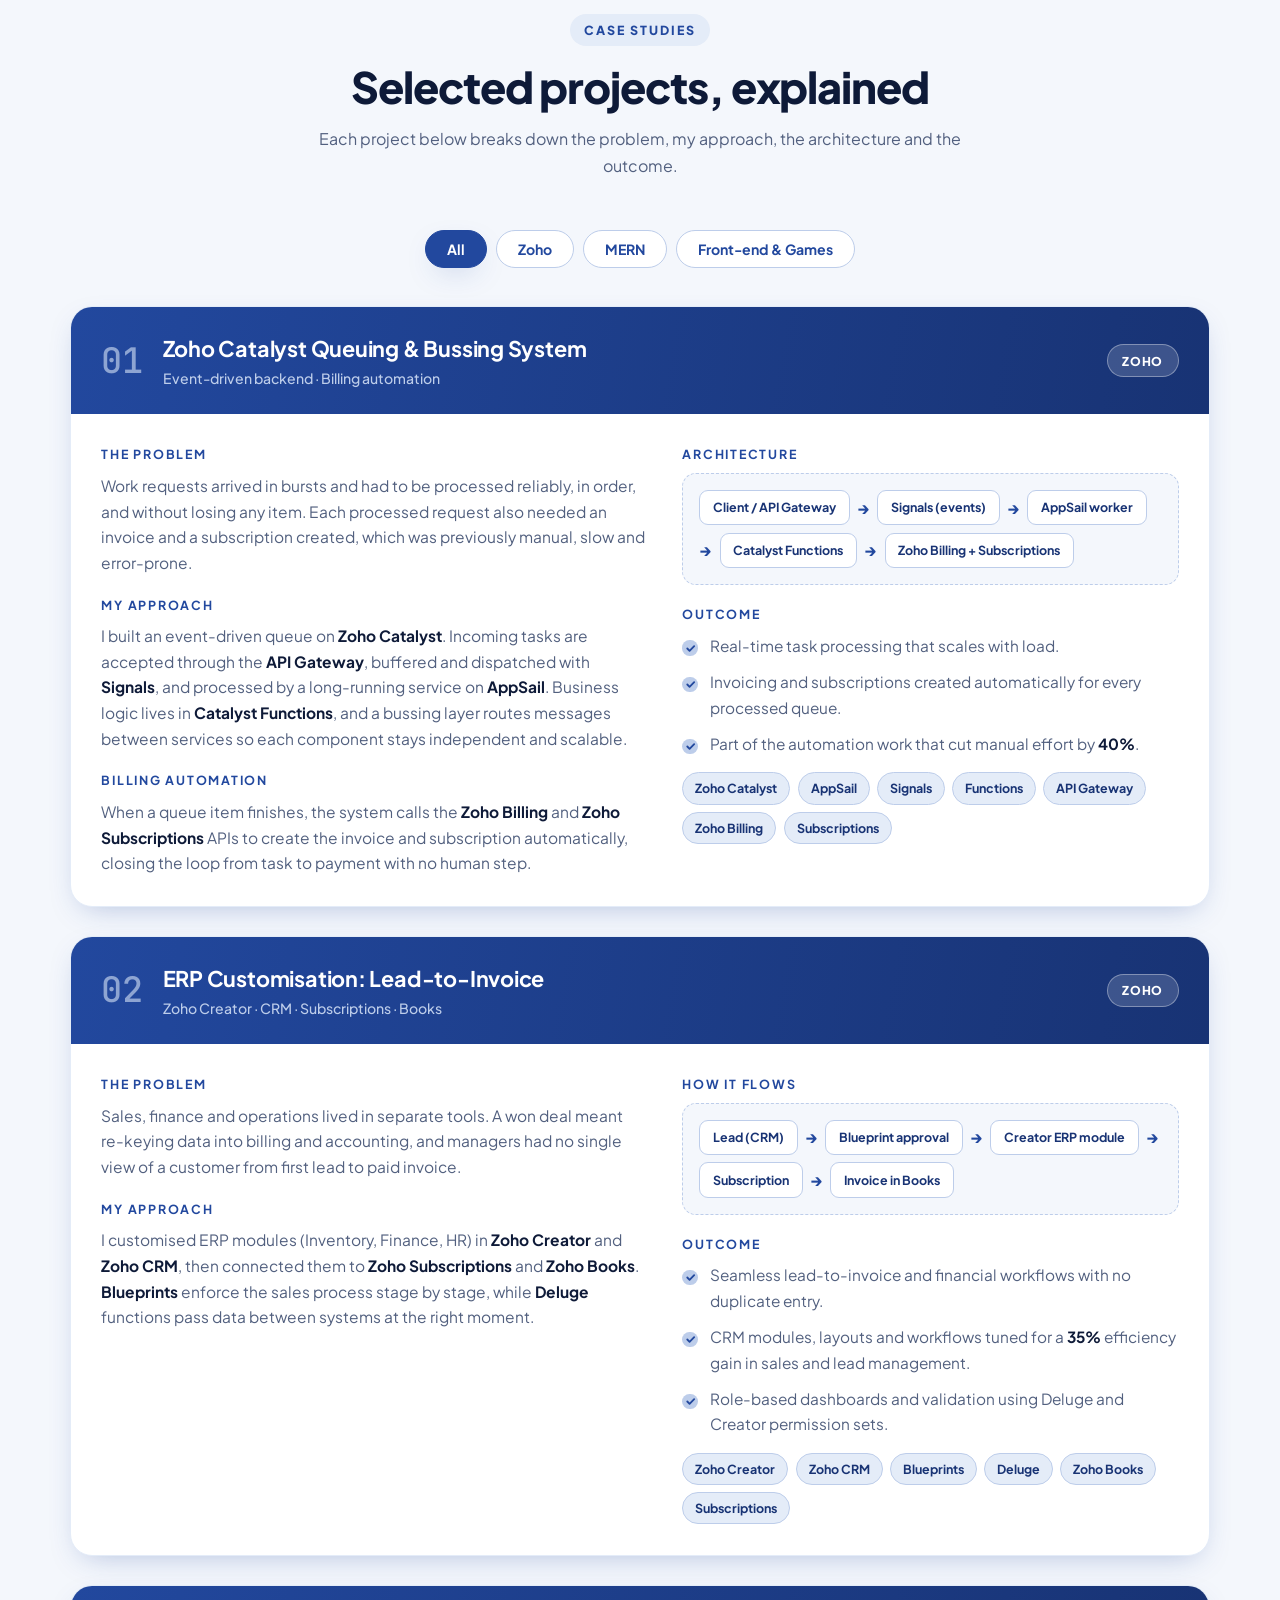
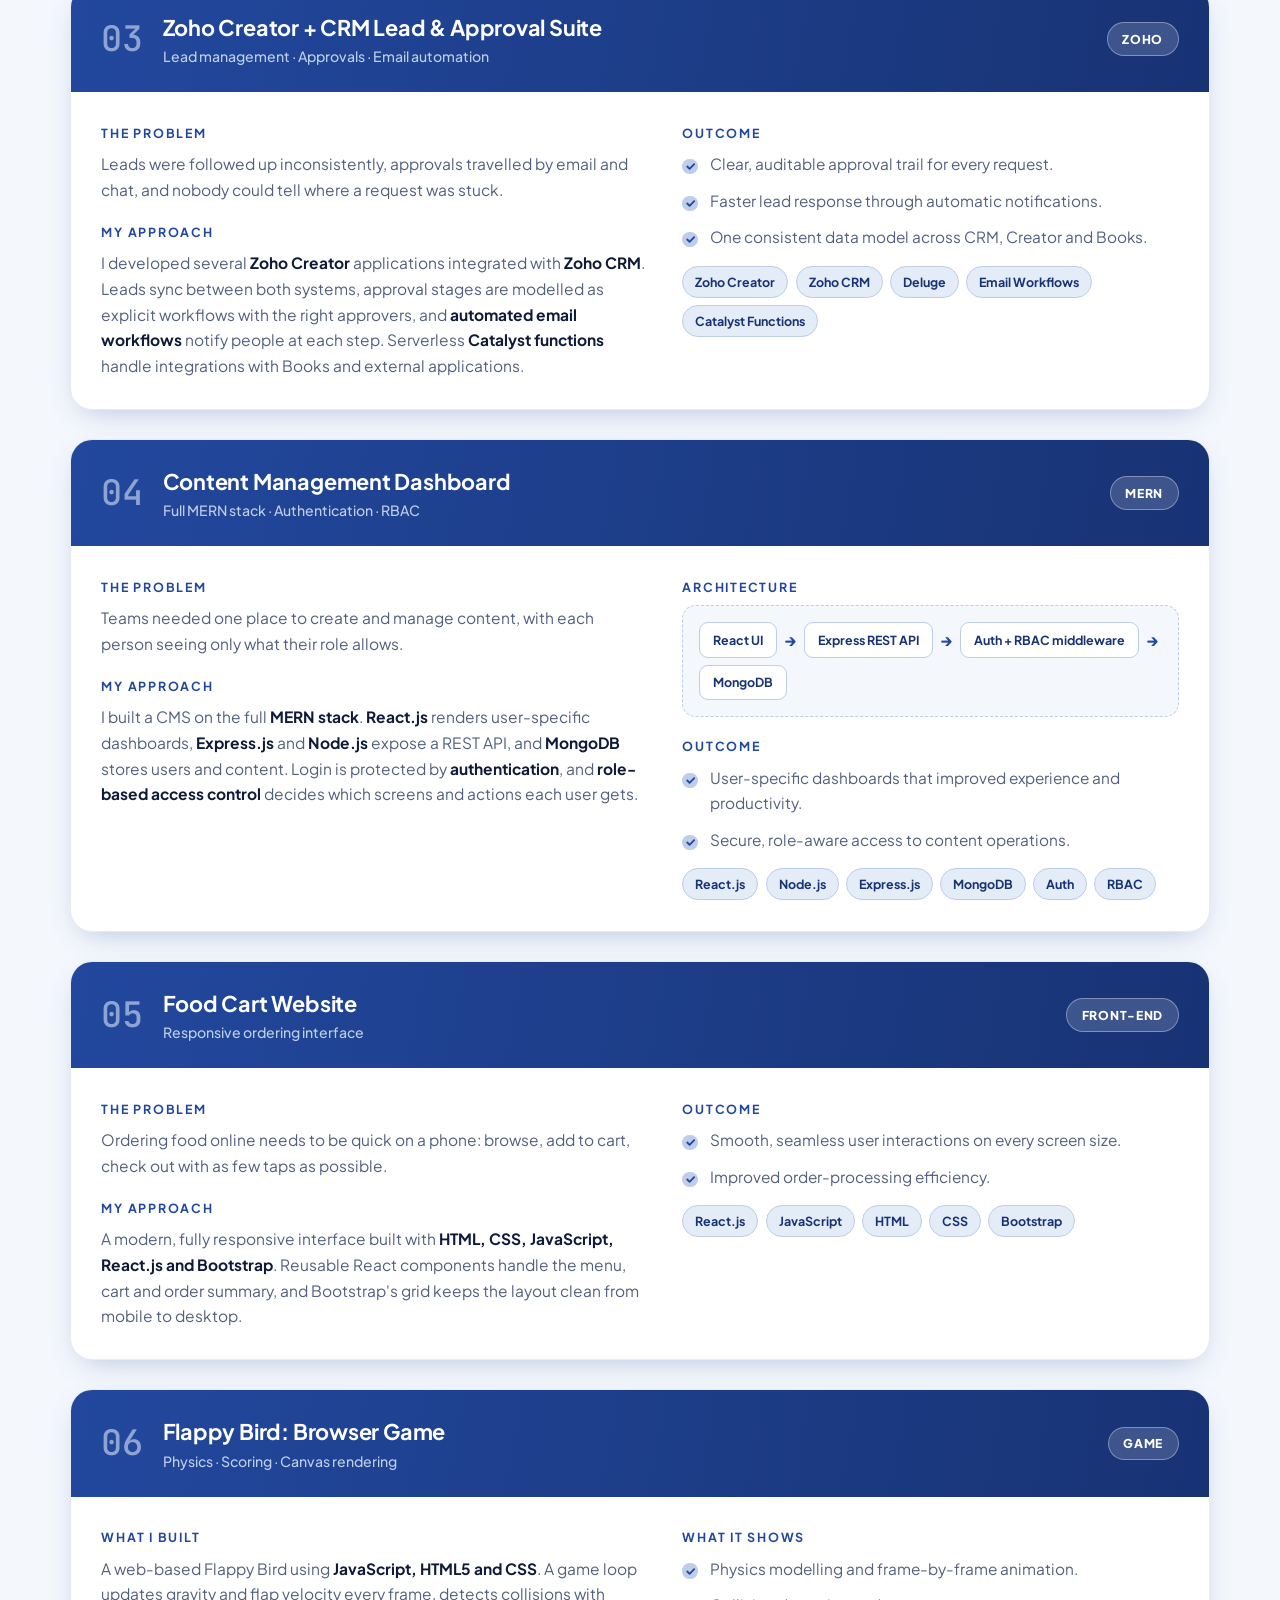
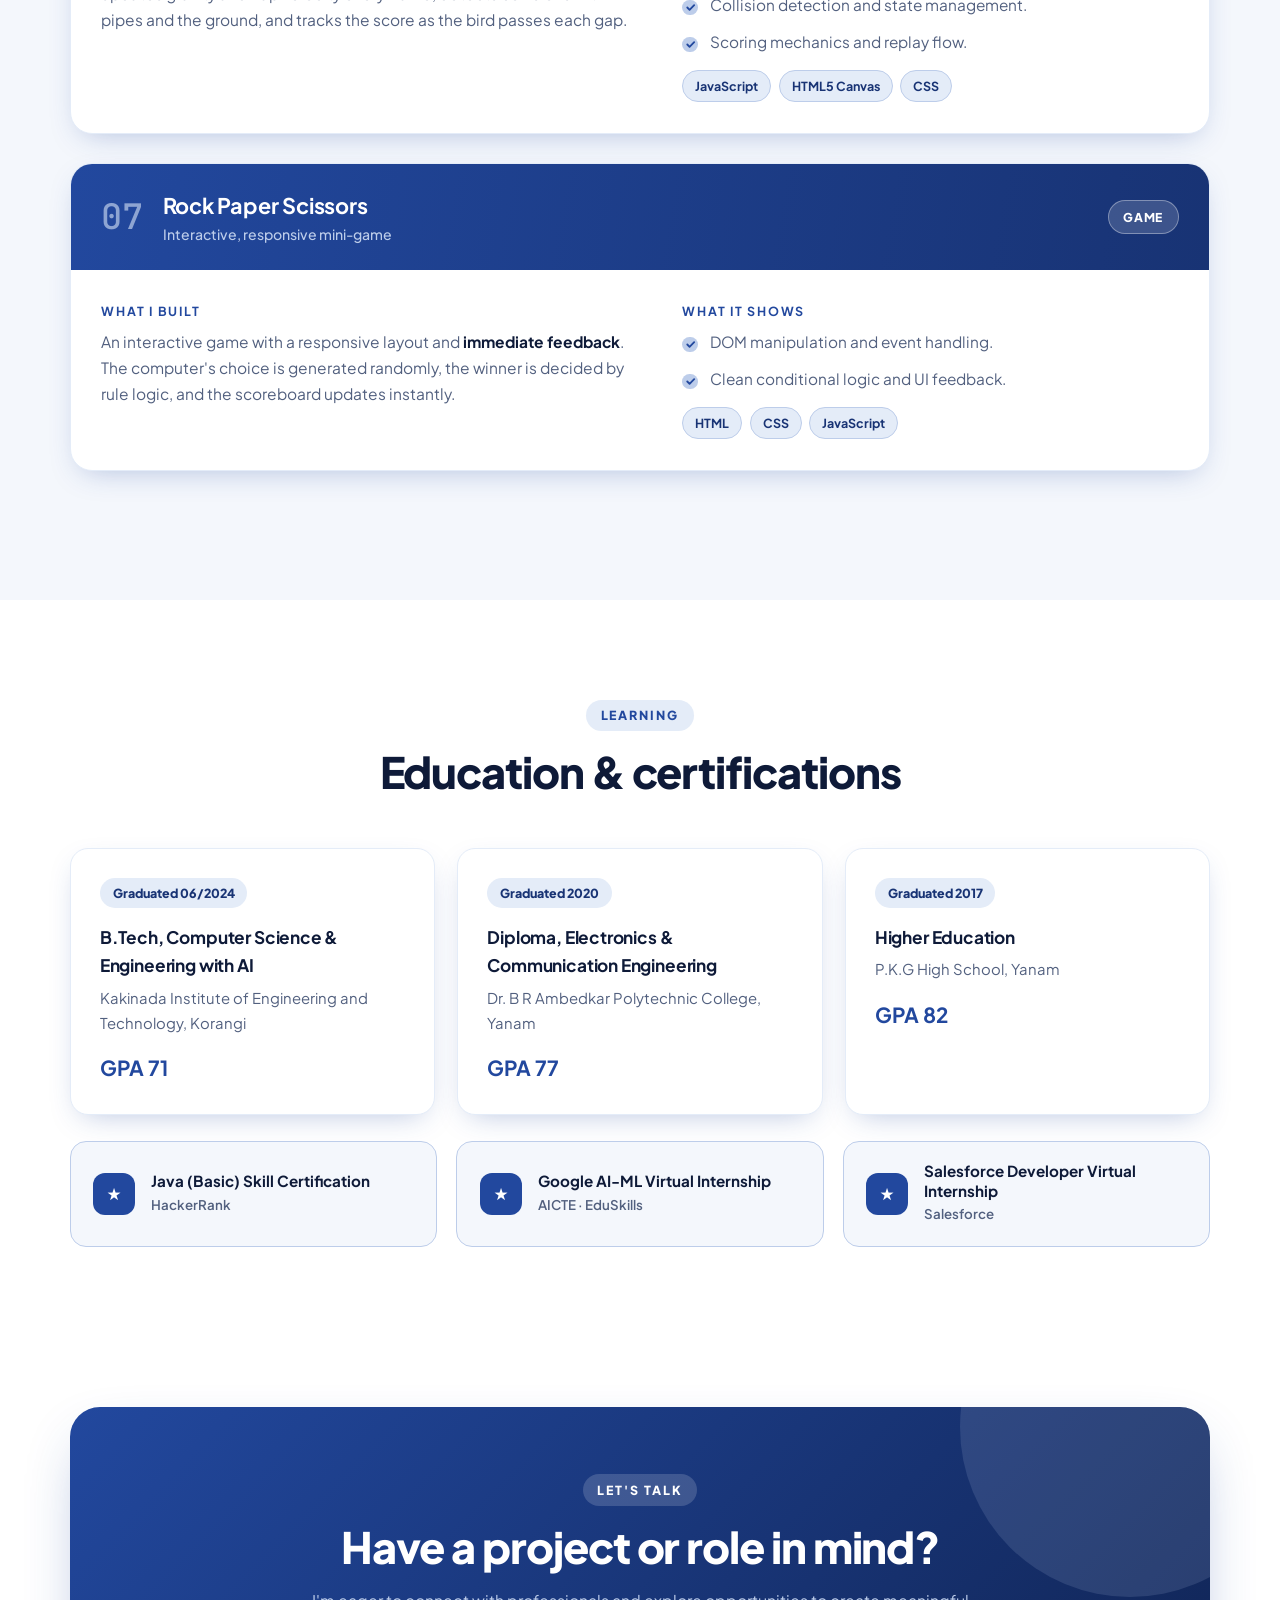
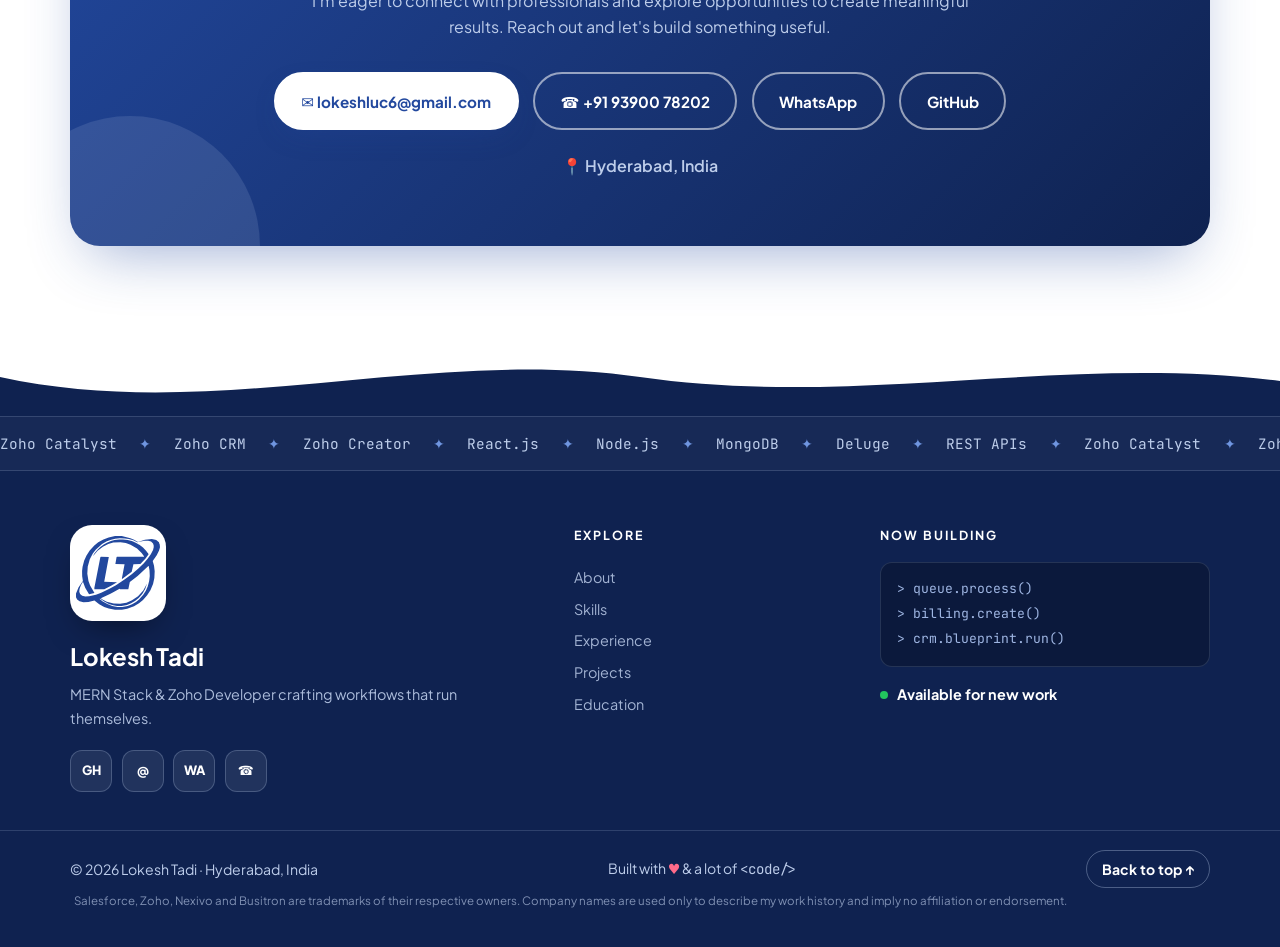
==== commit d95cac89: "Fix taps on mobile/tablet; Hyderabad, India; Agile/Waterfall; add Zoho CRM Client Script" ====
--- a/index.html
+++ b/index.html
@@ -79,10 +79,10 @@
         <p>I enjoy the space where low-code tools meet modern JavaScript frameworks: Zoho Creator, CRM and Catalyst on one side, React, Node and MongoDB on the other. That blend lets me pick the fastest, most maintainable route to a business-critical outcome.</p>
         <p>I'm passionate about delivering impactful digital solutions, thrive in collaborative teams where technology drives innovation, and I'm eager to connect with professionals to create meaningful results.</p>
         <div class="facts">
-          <div><span>Location</span><b>Hi-Tech City, Hyderabad</b></div>
+          <div><span>Location</span><b>Hyderabad, India</b></div>
           <div><span>Role</span><b>Zoho Developer, Nexivo</b></div>
           <div><span>Languages</span><b>English, Telugu</b></div>
-          <div><span>Methods</span><b>Agile / Scrum</b></div>
+          <div><span>Methods</span><b>Agile/Waterfall</b></div>
         </div>
       </div>
       <div class="about-side reveal">
@@ -108,7 +108,7 @@
     <div class="skill-grid" data-more="skills">
       <article class="card skill reveal">
         <div class="ico">Z</div><h3>Zoho ecosystem</h3>
-        <div class="tags"><span>Creator</span><span>CRM</span><span>Catalyst</span><span>Billing</span><span>Subscriptions</span><span>Inventory</span><span>Books</span><span>Flow</span><span>Analytics</span><span>Desk</span><span>Projects</span></div>
+        <div class="tags"><span>Creator</span><span>CRM</span><span>Zoho CRM Client Script</span><span>Catalyst</span><span>Billing</span><span>Subscriptions</span><span>Inventory</span><span>Books</span><span>Flow</span><span>Analytics</span><span>Desk</span><span>Projects</span></div>
       </article>
       <article class="card skill reveal">
         <div class="ico">&lt;/&gt;</div><h3>Front-end</h3>
@@ -128,7 +128,7 @@
       </article>
       <article class="card skill reveal">
         <div class="ico">⇄</div><h3>Ways of working</h3>
-        <div class="tags"><span>Agile / Scrum</span><span>Waterfall</span><span>Zoho Projects</span><span>Code reviews</span><span>Debugging</span></div>
+        <div class="tags"><span>Agile</span><span>Waterfall</span><span>Zoho Projects</span><span>Code reviews</span><span>Debugging</span></div>
       </article>
     </div>
     <div class="meters reveal" data-more="meters">
@@ -422,7 +422,7 @@
         <a class="btn btn-outline" href="https://wa.me/919390078202?text=Hi%20Lokesh%2C%20I%20saw%20your%20portfolio%20and%20would%20like%20to%20connect." target="_blank" rel="noopener">WhatsApp</a>
         <a class="btn btn-outline" href="https://github.com/LokeshTadi" target="_blank" rel="noopener">GitHub</a>
       </div>
-      <p class="loc">📍 Hi-Tech City, Hyderabad, 500081</p>
+      <p class="loc">📍 Hyderabad, India</p>
     </div>
   </div>
 </section>
--- a/css/style.css
+++ b/css/style.css
@@ -32,22 +32,22 @@
 .brand-mark{display:grid;place-items:center;width:38px;height:38px;border-radius:11px;background:var(--primary);color:#fff;font-size:.95rem;box-shadow:var(--shadow)}
 .nav-links{display:flex;align-items:center;gap:1.9rem;font-weight:600;font-size:.94rem}
 .nav-links a:not(.btn){position:relative;color:var(--muted);transition:.2s}
-.nav-links a:not(.btn):hover,.nav-links a.active{color:var(--primary)}
+.nav-links a.active{color:var(--primary)}@media (hover:hover) and (pointer:fine){.nav-links a:not(.btn):hover{color:var(--primary)}}
 .nav-links a:not(.btn)::after{content:"";position:absolute;left:0;bottom:-6px;height:2px;width:0;background:var(--primary);transition:.25s}
-.nav-links a:not(.btn):hover::after,.nav-links a.active::after{width:100%}
+.nav-links a.active::after{width:100%}@media (hover:hover) and (pointer:fine){.nav-links a:not(.btn):hover::after{width:100%}}
 .burger{display:none;background:none;border:0;width:40px;height:40px;cursor:pointer;flex-direction:column;justify-content:center;gap:5px;align-items:center}
 .burger span{display:block;width:22px;height:2px;background:var(--primary);transition:.3s}
 
 /* buttons */
 .btn{display:inline-flex;align-items:center;gap:.5rem;padding:.9rem 1.6rem;border-radius:999px;background:var(--primary);color:#fff;font-weight:700;font-size:.95rem;border:2px solid var(--primary);transition:.25s;cursor:pointer;box-shadow:var(--shadow)}
-.btn:hover{background:var(--primary-dark);border-color:var(--primary-dark);transform:translateY(-2px);box-shadow:var(--shadow-lg)}
+@media (hover:hover) and (pointer:fine){.btn:hover{background:var(--primary-dark);border-color:var(--primary-dark);transform:translateY(-2px);box-shadow:var(--shadow-lg)}}
 .btn-sm{padding:.55rem 1.2rem;font-size:.88rem;color:#fff!important}
 .btn-ghost{background:transparent;color:var(--primary);box-shadow:none}
-.btn-ghost:hover{background:var(--primary);color:#fff}
+@media (hover:hover) and (pointer:fine){.btn-ghost:hover{background:var(--primary);color:#fff}}
 .btn-light{background:#fff;color:var(--primary);border-color:#fff}
-.btn-light:hover{background:var(--light);border-color:var(--light);color:var(--primary-deep)}
+@media (hover:hover) and (pointer:fine){.btn-light:hover{background:var(--light);border-color:var(--light);color:var(--primary-deep)}}
 .btn-outline{background:transparent;border-color:rgba(255,255,255,.55);box-shadow:none}
-.btn-outline:hover{background:rgba(255,255,255,.14);border-color:#fff}
+@media (hover:hover) and (pointer:fine){.btn-outline:hover{background:rgba(255,255,255,.14);border-color:#fff}}
 
 /* hero */
 .hero{position:relative;min-height:100vh;display:flex;align-items:center;padding:120px 0 80px;overflow:hidden}
@@ -95,7 +95,7 @@
 .sub{margin-top:.9rem;color:var(--muted)}
 h3{font-size:1.2rem;letter-spacing:-.01em}
 .card{background:#fff;border:1px solid var(--light-2);border-radius:var(--radius);padding:1.8rem;box-shadow:var(--shadow);transition:.3s}
-.card:hover{transform:translateY(-4px);box-shadow:var(--shadow-lg);border-color:var(--light)}
+@media (hover:hover) and (pointer:fine){.card:hover{transform:translateY(-4px);box-shadow:var(--shadow-lg);border-color:var(--light)}}
 
 /* about */
 .about-grid{display:grid;grid-template-columns:1.2fr .8fr;gap:2.5rem;align-items:start}
@@ -137,10 +137,10 @@
 /* projects */
 .filters{display:flex;justify-content:center;gap:.6rem;flex-wrap:wrap;margin-bottom:2.4rem}
 .f{padding:.55rem 1.3rem;border-radius:999px;background:#fff;border:1.5px solid var(--light);color:var(--primary);font-weight:700;font-size:.88rem;cursor:pointer;transition:.2s;font-family:inherit}
-.f:hover{border-color:var(--primary)}
+@media (hover:hover) and (pointer:fine){.f:hover{border-color:var(--primary)}}
 .f.active{background:var(--primary);color:#fff;border-color:var(--primary);box-shadow:var(--shadow)}
 .project{background:#fff;border:1px solid var(--light-2);border-radius:22px;margin-bottom:1.8rem;box-shadow:var(--shadow);overflow:hidden;transition:.3s}
-.project:hover{box-shadow:var(--shadow-lg);border-color:var(--light)}
+@media (hover:hover) and (pointer:fine){.project:hover{box-shadow:var(--shadow-lg);border-color:var(--light)}}
 .project.hide{display:none}
 .p-head{display:flex;align-items:center;gap:1.2rem;padding:1.5rem 1.9rem;background:linear-gradient(100deg,var(--primary),var(--primary-dark));color:#fff}
 .p-head h3{font-size:1.35rem}
--- a/css/v2.css
+++ b/css/v2.css
@@ -41,22 +41,23 @@
 .foot-brand p{max-width:38ch;color:var(--light);opacity:.9}
 .foot-social{display:flex;gap:.6rem;margin-top:1.2rem}
 .foot-social a{width:42px;height:42px;display:grid;place-items:center;border-radius:12px;background:rgba(255,255,255,.08);border:1px solid rgba(189,205,234,.25);color:#fff;font-weight:800;font-size:.8rem;transition:.25s}
-.foot-social a:hover{background:var(--light);color:var(--primary-deep);transform:translateY(-4px) rotate(-4deg)}
+@media (hover:hover) and (pointer:fine){.foot-social a:hover{background:var(--light);color:var(--primary-deep);transform:translateY(-4px) rotate(-4deg)}}
 .foot-col h4{color:#fff;font-size:.78rem;letter-spacing:.16em;text-transform:uppercase;margin-bottom:1rem}
 .foot-col a{display:block;color:var(--light);padding:.25rem 0;opacity:.85;transition:.2s;width:max-content}
-.foot-col a:hover{opacity:1;color:#fff;transform:translateX(6px)}
+@media (hover:hover) and (pointer:fine){.foot-col a:hover{opacity:1;color:#fff;transform:translateX(6px)}}
 .foot-col .small{font-size:.82rem;line-height:1.9;color:#9fb6e3;background:rgba(0,0,0,.25);padding:.9rem 1rem;border-radius:12px;border:1px solid rgba(189,205,234,.15)}
 .status{display:flex;align-items:center;gap:.55rem;margin-top:1rem;font-weight:700;color:#fff;font-size:.9rem}
 .foot-bottom{border-top:1px solid rgba(189,205,234,.18);padding:1.2rem 0;font-size:.88rem}
 .foot-bottom .foot-inner{align-items:center}
 .foot-bottom .made b{color:#ff6b8a}
 .foot-bottom a.to-top{color:#fff;font-weight:700;padding:.4rem .9rem;border-radius:999px;border:1px solid rgba(189,205,234,.35);transition:.2s}
-.foot-bottom a.to-top:hover{background:var(--light);color:var(--primary-deep)}
+@media (hover:hover) and (pointer:fine){.foot-bottom a.to-top:hover{background:var(--light);color:var(--primary-deep)}}
 
 /* ---------- WhatsApp widget ---------- */
-.wa{position:fixed;right:20px;bottom:20px;z-index:150;display:flex;flex-direction:column;align-items:flex-end;gap:.8rem}
+.wa{position:fixed;right:20px;bottom:20px;z-index:150;display:flex;flex-direction:column;align-items:flex-end;gap:.8rem;pointer-events:none}
+.wa-fab,.wa.open .wa-pop{pointer-events:auto}
 .wa-fab{position:relative;width:60px;height:60px;border-radius:50%;border:0;cursor:pointer;background:#25D366;color:#fff;display:grid;place-items:center;box-shadow:0 12px 30px -8px rgba(37,211,102,.7);transition:.25s}
-.wa-fab:hover{transform:scale(1.08)}
+@media (hover:hover) and (pointer:fine){.wa-fab:hover{transform:scale(1.08)}}
 .wa-ping{position:absolute;inset:0;border-radius:50%;background:#25D366;opacity:.5;animation:ping 2.2s cubic-bezier(0,0,.2,1) infinite;z-index:-1}
 @keyframes ping{80%,100%{transform:scale(1.7);opacity:0}}
 .wa-tip{position:absolute;right:74px;bottom:14px;background:#fff;color:var(--ink);padding:.5rem .9rem;border-radius:12px;font-weight:700;font-size:.85rem;box-shadow:var(--shadow);white-space:nowrap;animation:tipin .5s .4s both;transition:.3s}
@@ -70,14 +71,14 @@
 .wa-head b{display:block;line-height:1.2}
 .wa-head small{display:flex;align-items:center;gap:.4rem;color:var(--light);font-size:.72rem}
 .wa-x{margin-left:auto;background:rgba(255,255,255,.15);border:0;color:#fff;width:32px;height:32px;border-radius:50%;font-size:1.3rem;line-height:1;cursor:pointer}
-.wa-x:hover{background:rgba(255,255,255,.3)}
+@media (hover:hover) and (pointer:fine){.wa-x:hover{background:rgba(255,255,255,.3)}}
 .wa-body{padding:1rem 1.1rem 0;background:var(--light-3)}
 .wa-msg{background:#fff;border:1px solid var(--light-2);border-radius:4px 16px 16px 16px;padding:.8rem 1rem;font-size:.9rem;color:var(--ink);box-shadow:0 4px 10px -6px rgba(34,72,158,.3)}
 .wa-label{display:block;margin:.9rem 0 .35rem;font-size:.72rem;font-weight:800;letter-spacing:.1em;text-transform:uppercase;color:var(--primary)}
 .wa-body textarea{width:100%;resize:none;border:1.5px solid var(--light);border-radius:12px;padding:.7rem .85rem;font:inherit;font-size:.9rem;color:var(--ink);background:#fff;outline:none;margin-bottom:1rem}
 .wa-body textarea:focus{border-color:var(--primary);box-shadow:0 0 0 3px rgba(34,72,158,.15)}
 .wa-send{display:flex;align-items:center;justify-content:center;gap:.6rem;margin:0;padding:.95rem;background:#25D366;color:#fff;font-weight:800;transition:.2s}
-.wa-send:hover{background:#1ebe5a}
+@media (hover:hover) and (pointer:fine){.wa-send:hover{background:#1ebe5a}}
 
 /* =====================================================
    MOBILE (<=720px): hide photo, collapse sections
@@ -128,4 +129,7 @@
 @media (prefers-reduced-motion:reduce){.brand-logo,.loader img,.foot-brand img,.wa-head img{animation:none}}
 
 /* trademark attribution */
-.tm-note{margin:0;padding:.2rem 0 1.2rem;font-size:.72rem;line-height:1.5;color:rgba(189,205,234,.65);text-align:center}+.tm-note{margin:0;padding:.2rem 0 1.2rem;font-size:.72rem;line-height:1.5;color:rgba(189,205,234,.65);text-align:center}
+
+/* touch: remove double-tap delay on controls (no visual change) */
+a,button,.f,.more-btn,.wa-fab{touch-action:manipulation}
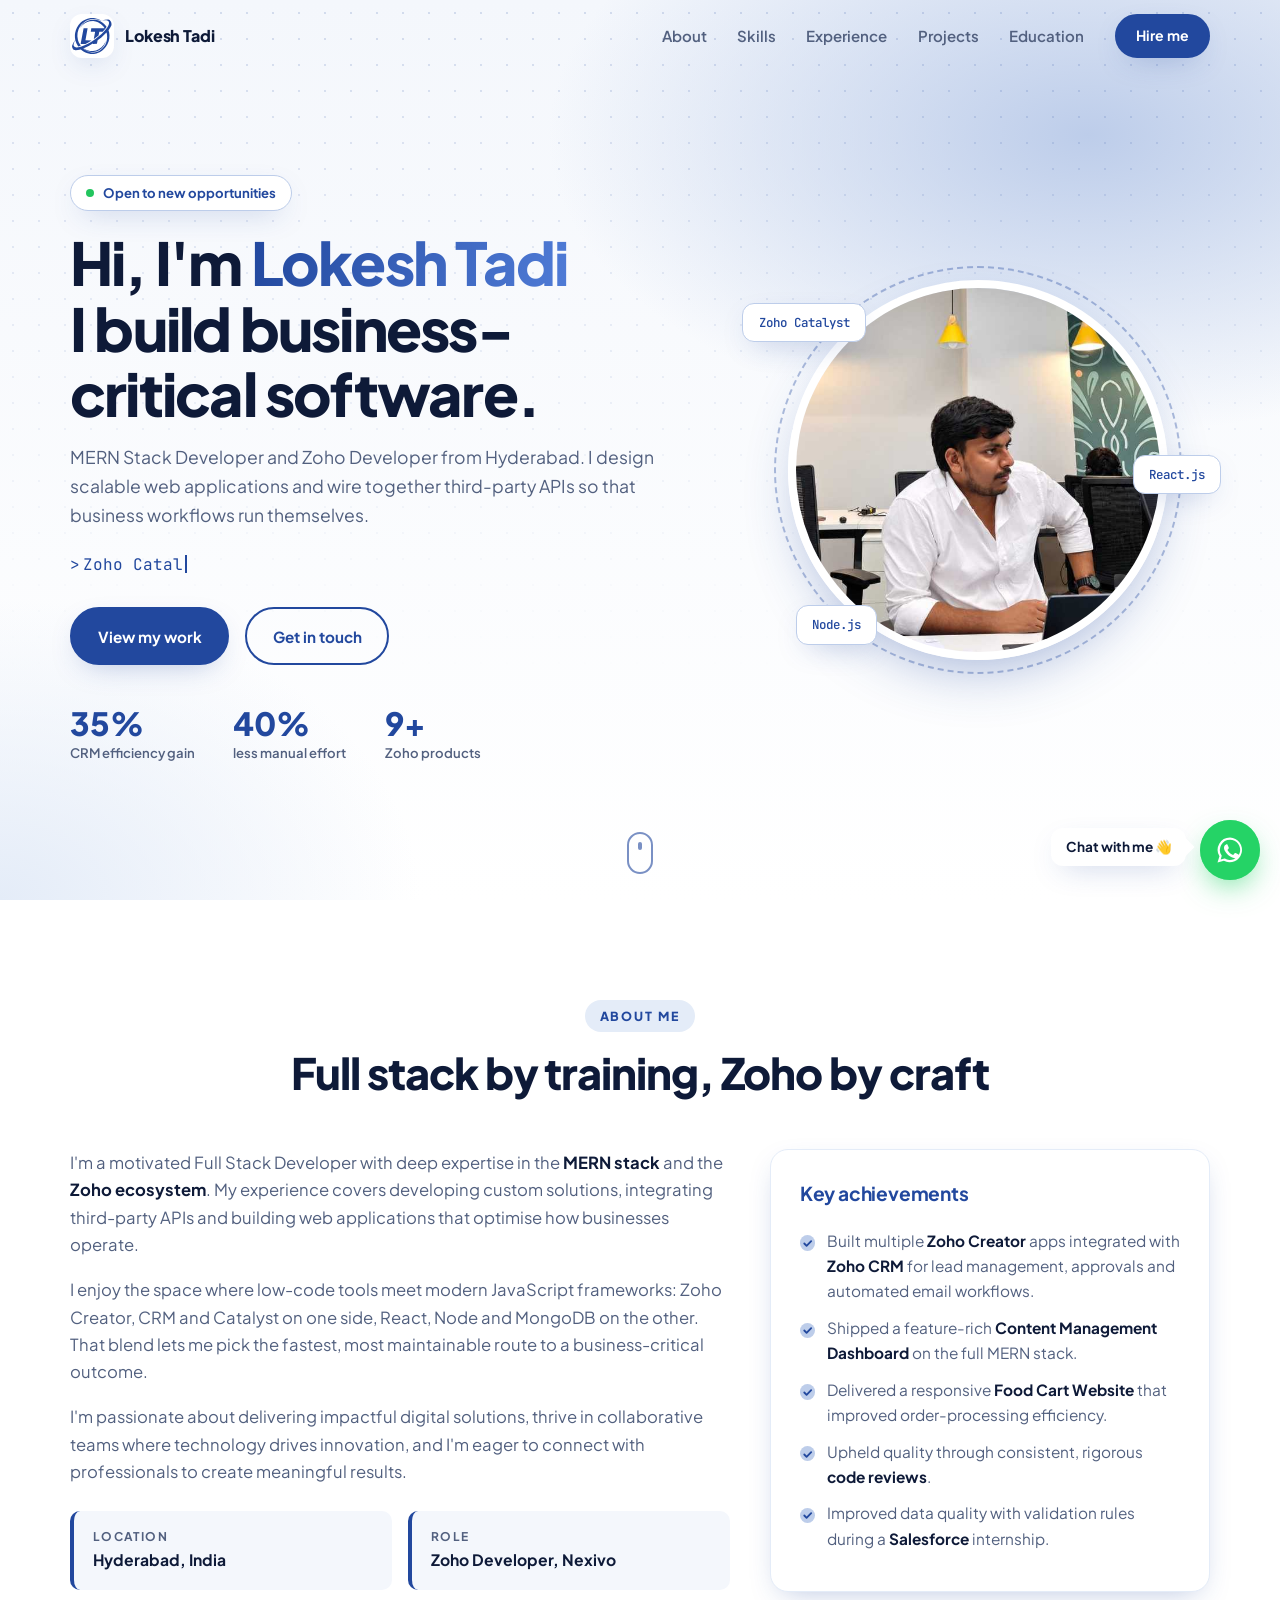
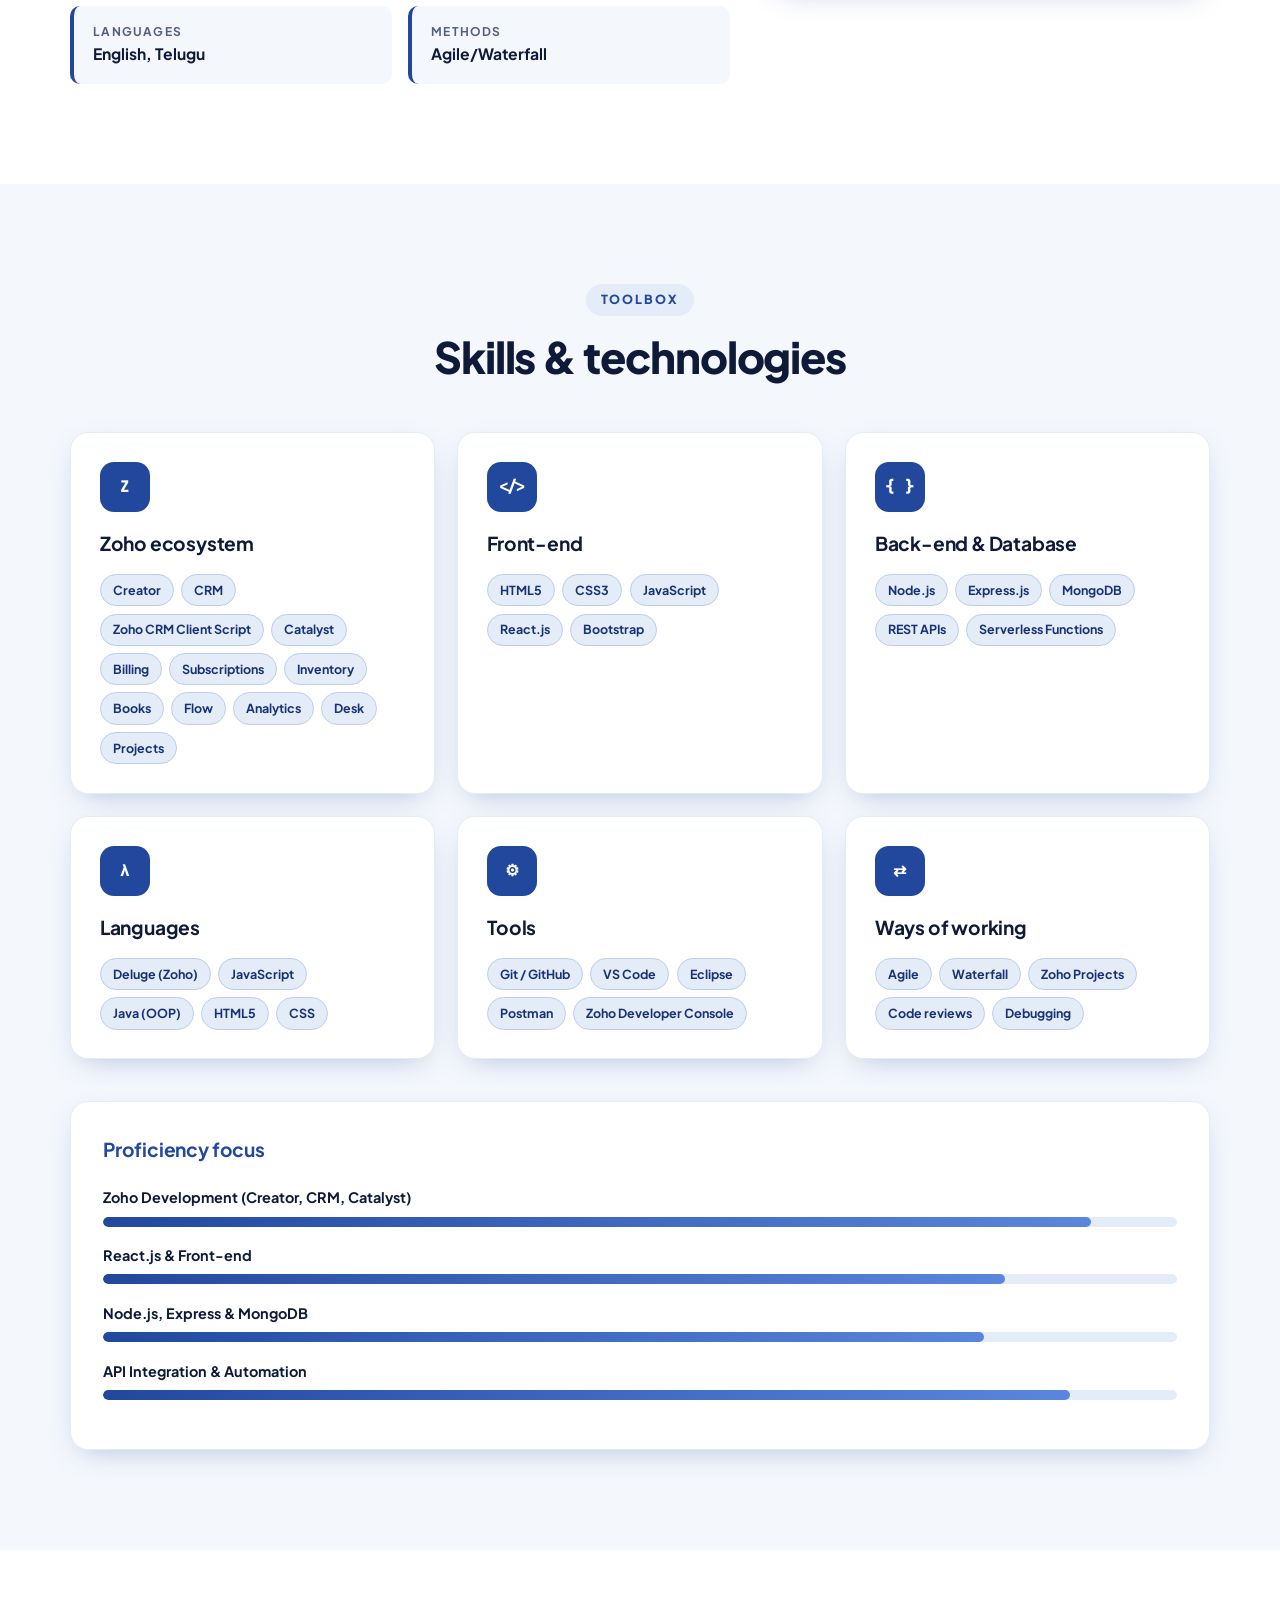
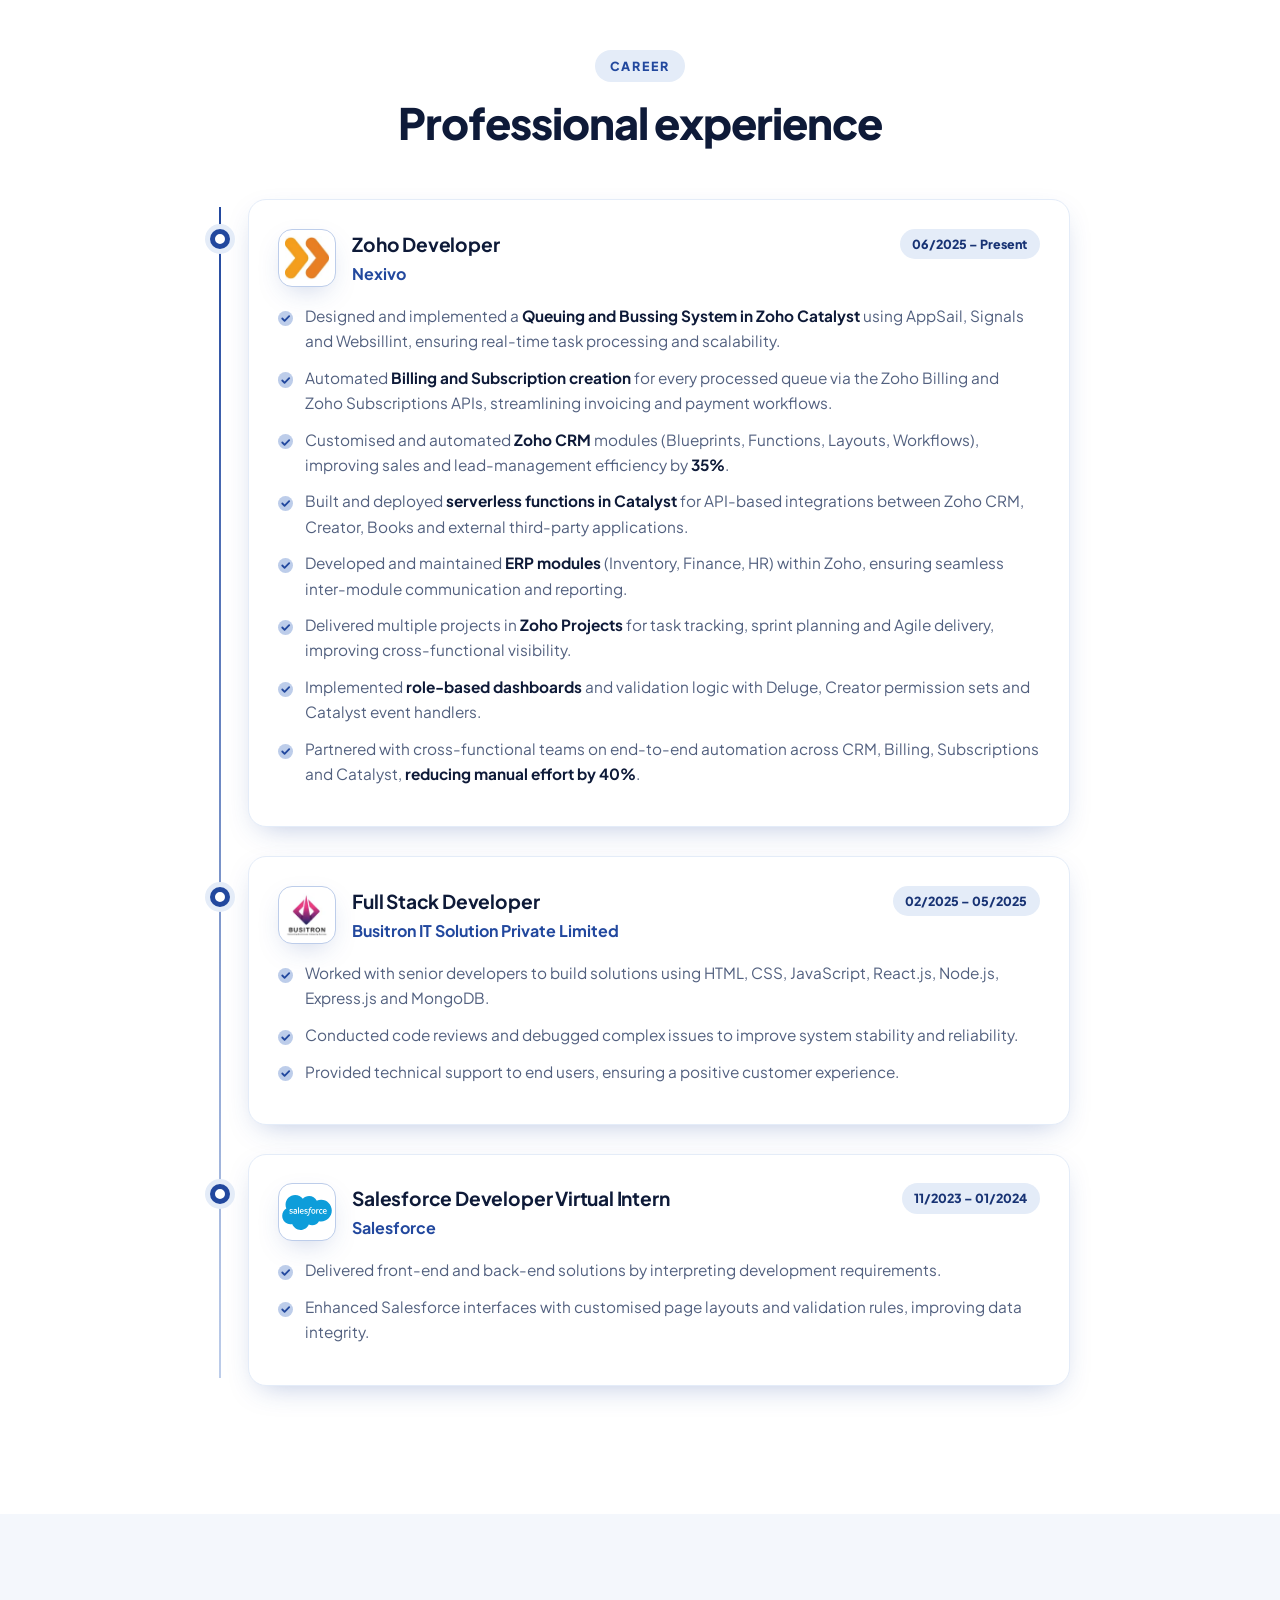
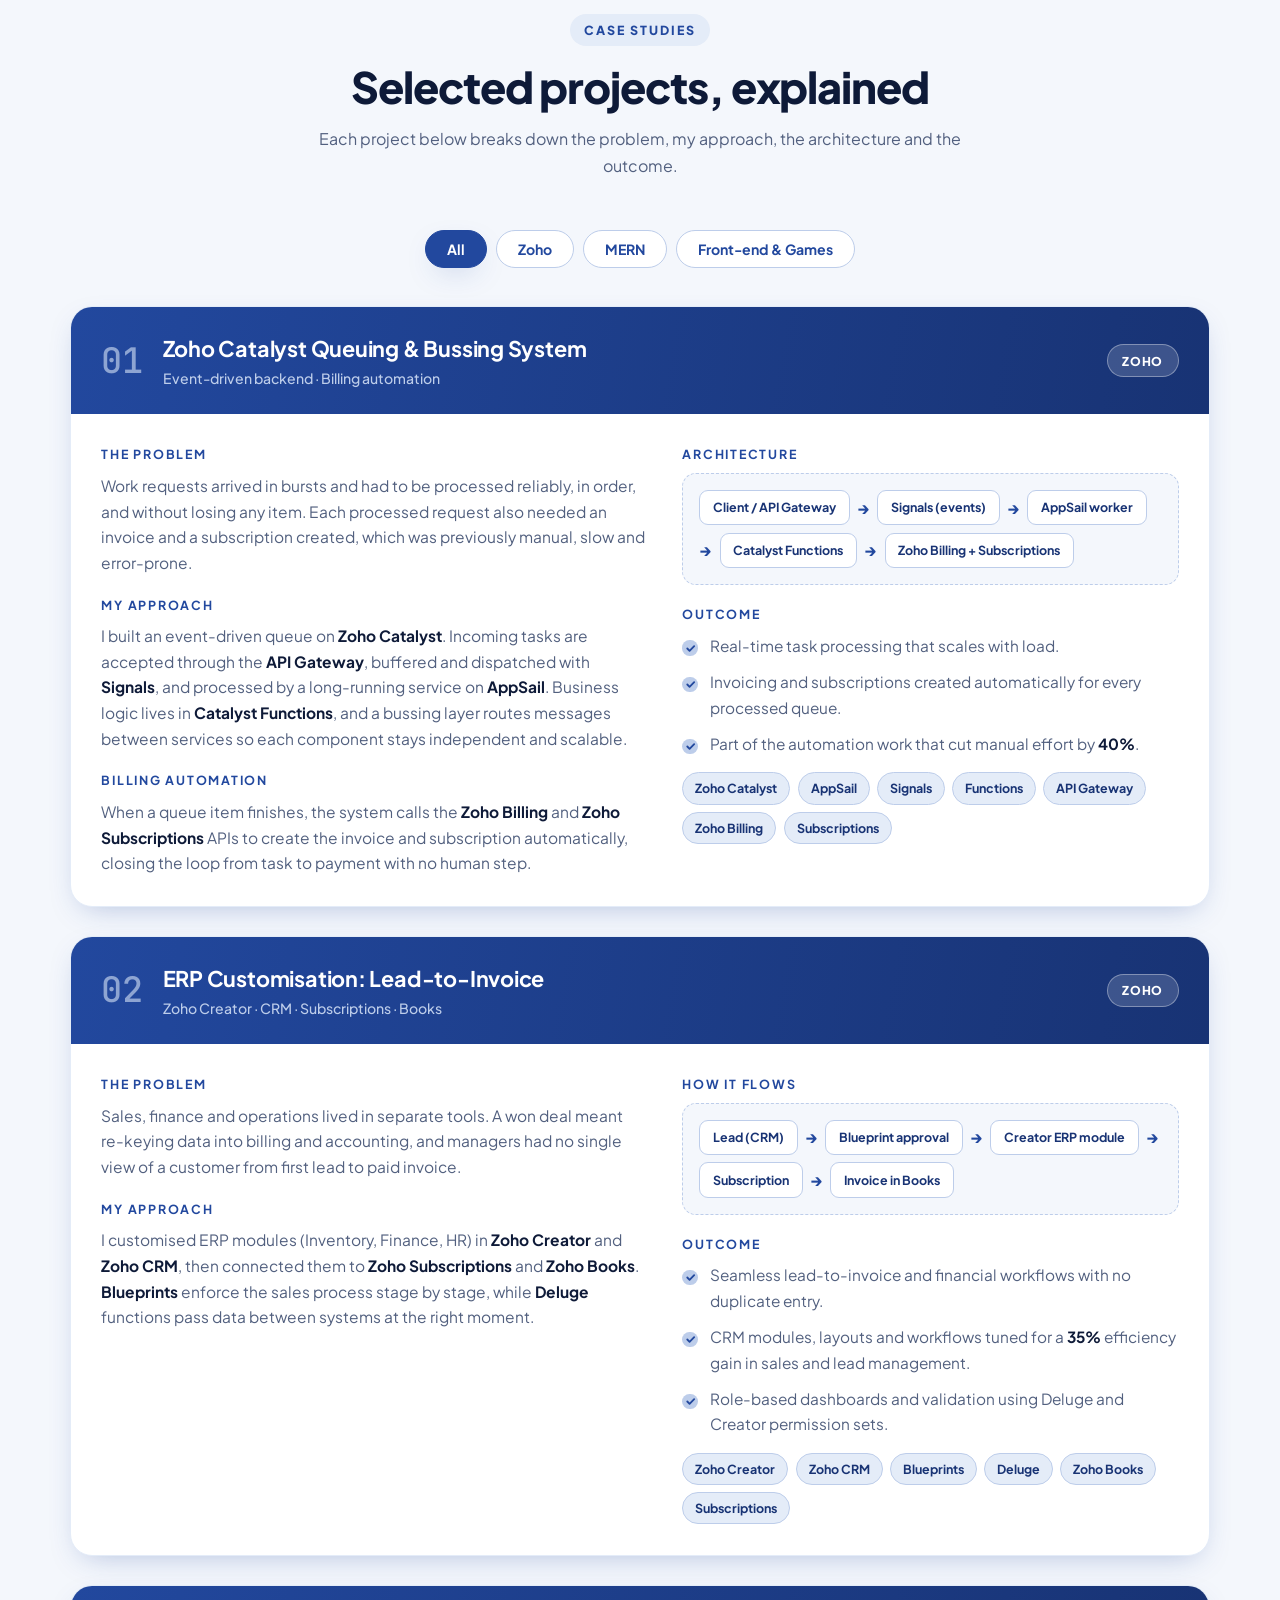
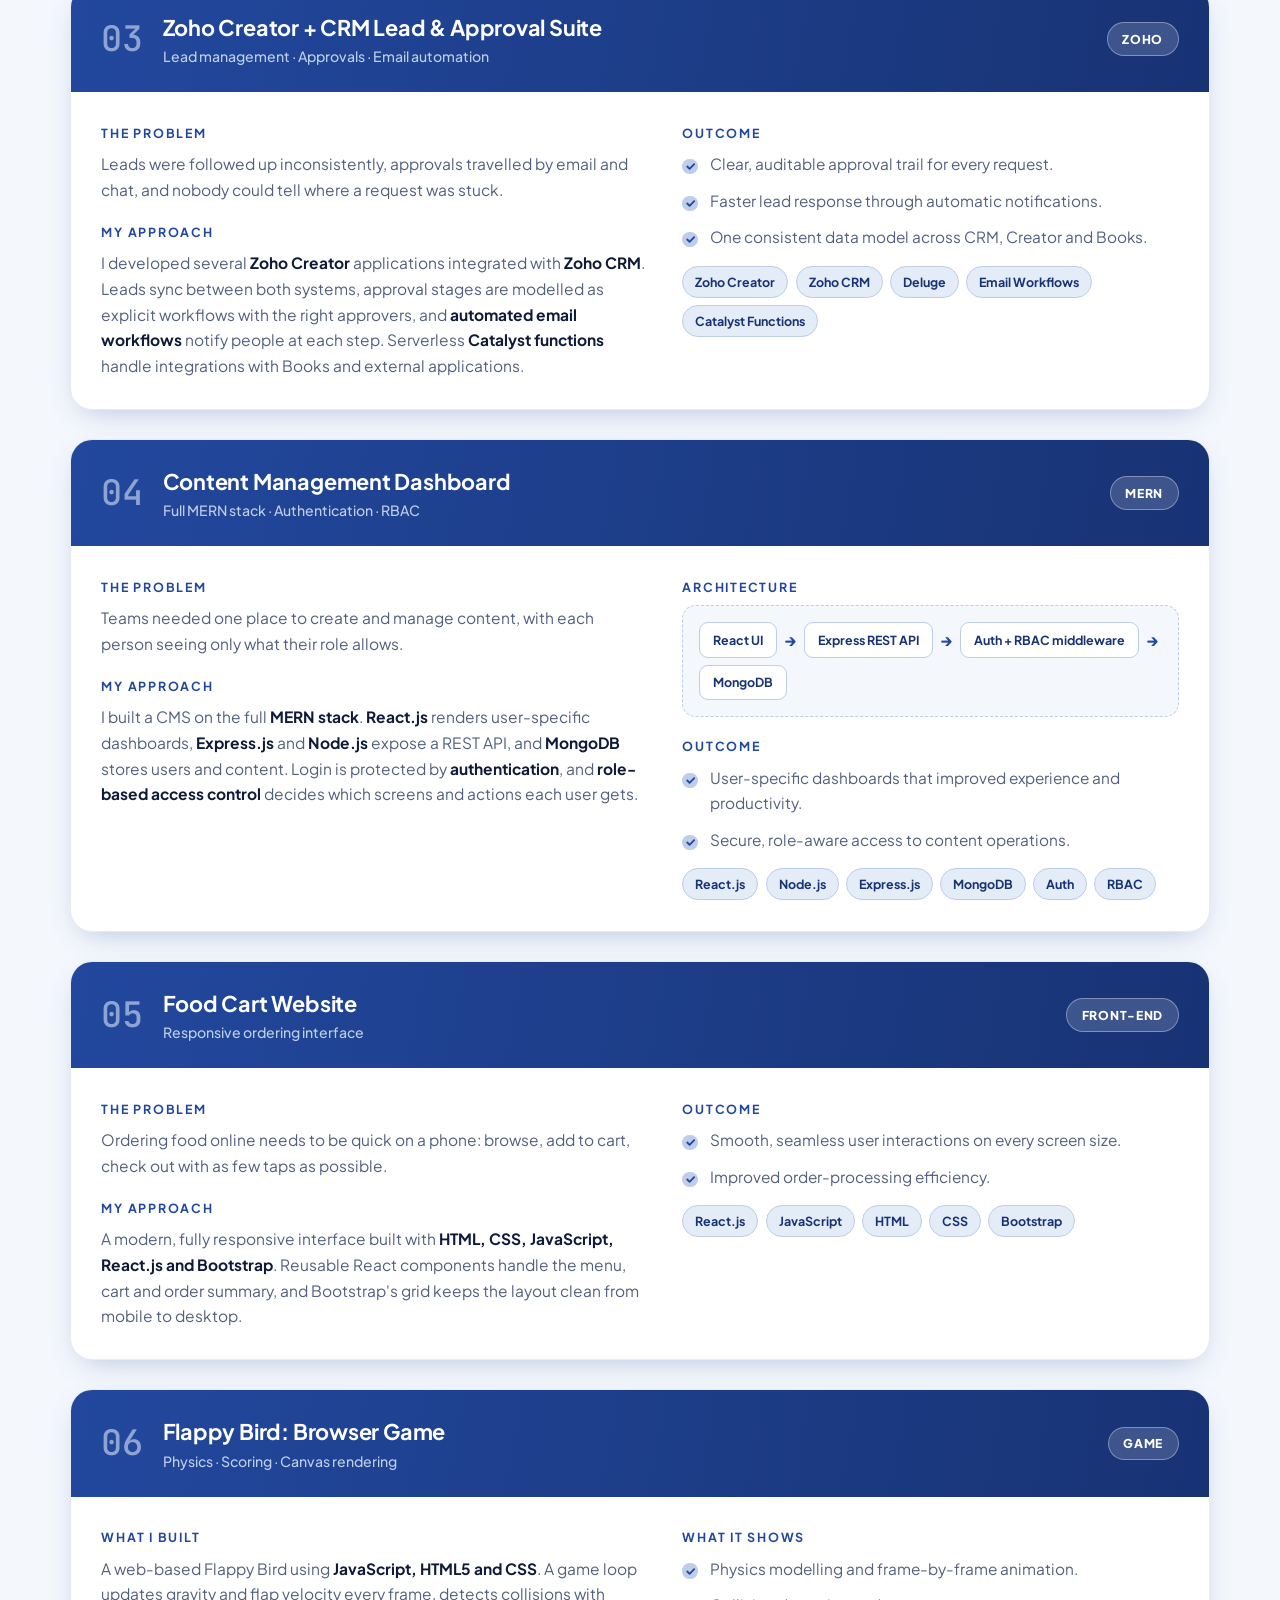
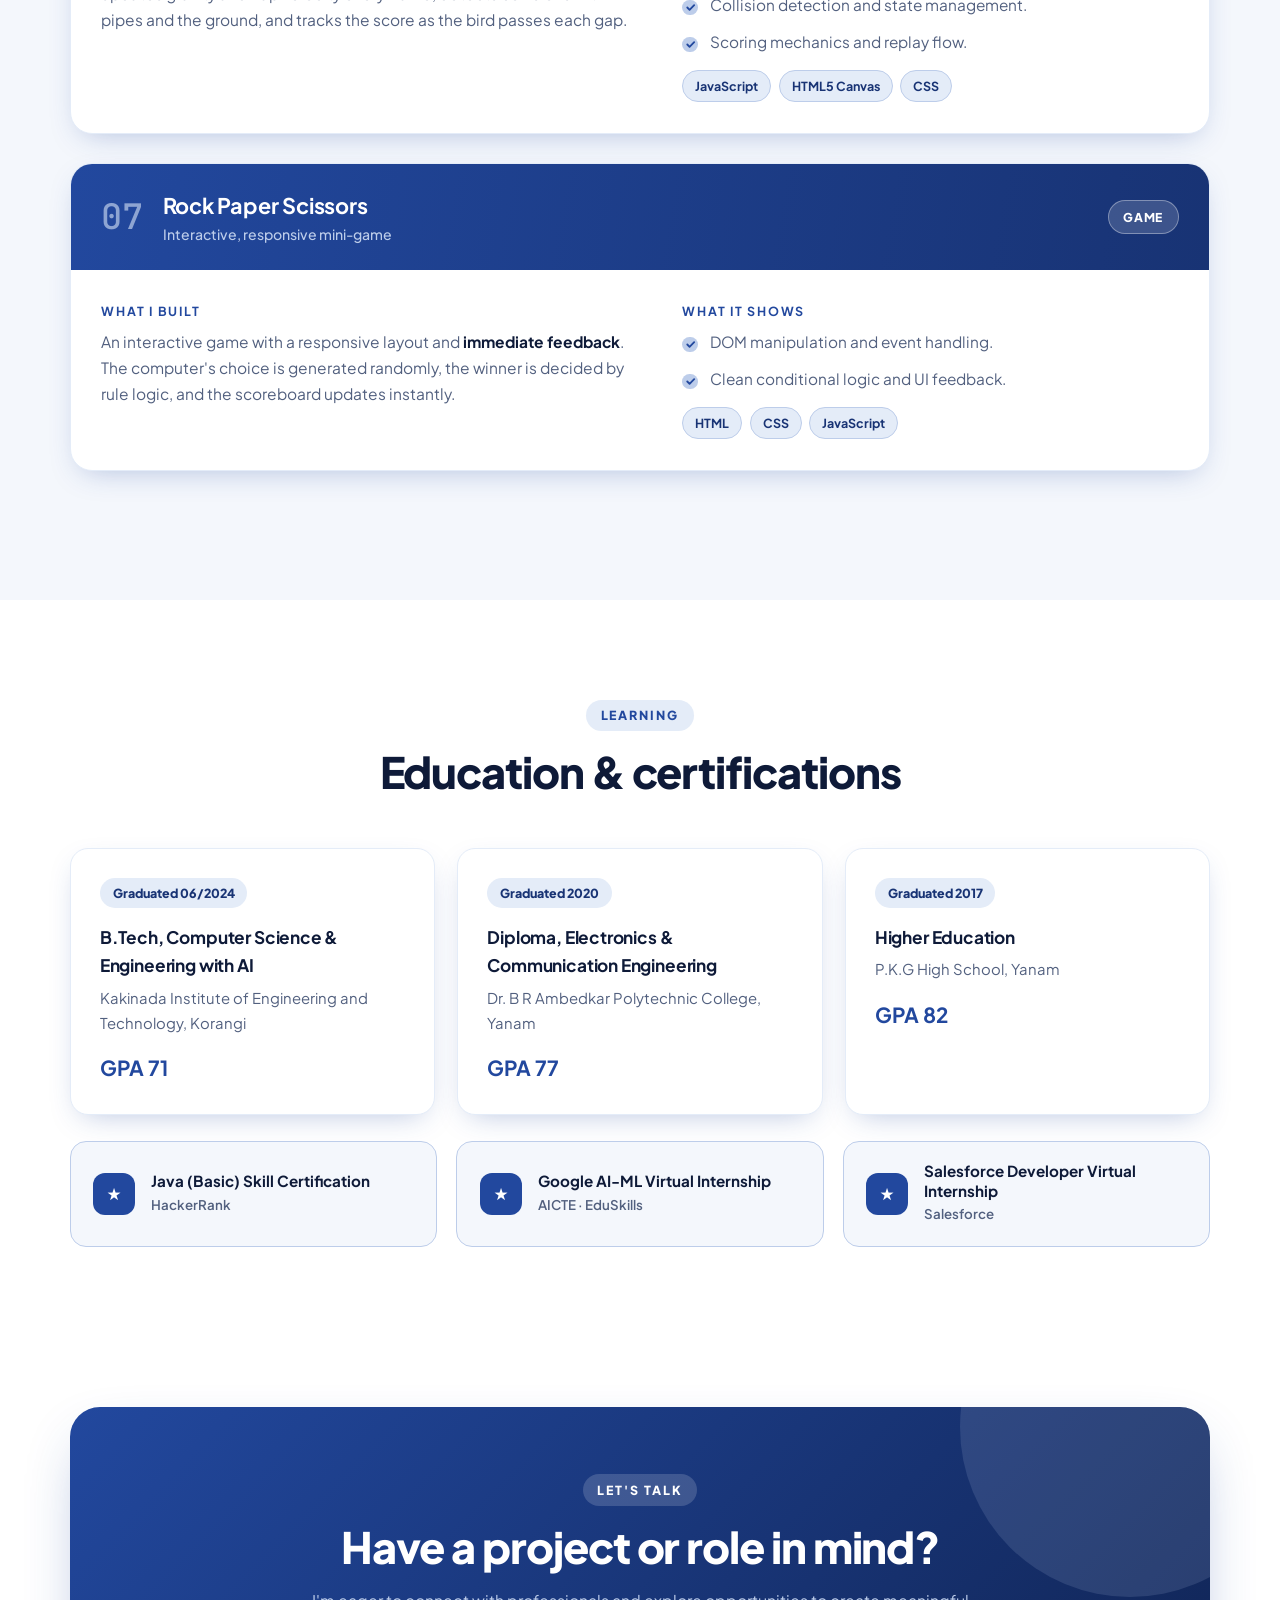
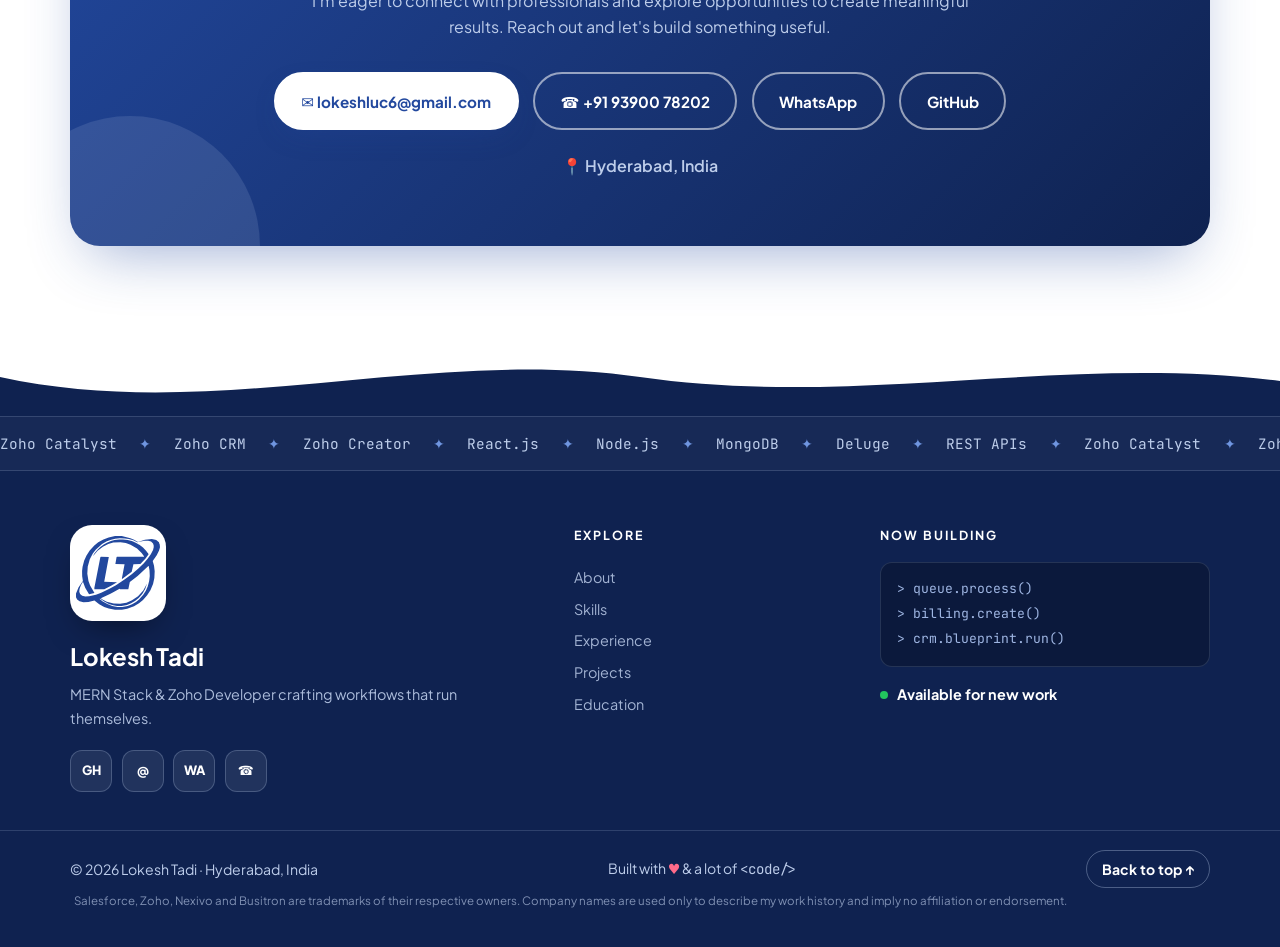
==== commit 6c19c006: "Add favicon and replace S badge with Salesforce logo" ====
--- a/index.html
+++ b/index.html
@@ -8,7 +8,8 @@
 <meta property="og:title" content="Lokesh Tadi | MERN Stack & Zoho Developer">
 <meta property="og:description" content="Building scalable web applications and automating business workflows with the MERN stack and the Zoho ecosystem.">
 <meta property="og:type" content="website">
-<link rel="icon" href="assets/favicon.png" type="image/png">
+<link rel="icon" href="assets/favicon.ico?v=2" sizes="16x16 32x32 48x48">
+<link rel="shortcut icon" href="assets/favicon.ico?v=2">
 <link rel="preconnect" href="https://fonts.googleapis.com">
 <link rel="preconnect" href="https://fonts.gstatic.com" crossorigin>
 <link href="https://fonts.googleapis.com/css2?family=Plus+Jakarta+Sans:wght@400;500;600;700;800&family=JetBrains+Mono:wght@400;500&display=swap" rel="stylesheet">
@@ -178,7 +179,7 @@
       <article class="t-item reveal">
         <div class="t-dot"></div>
         <div class="card">
-          <div class="t-top"><div class="t-id"><span class="co-logo co-mono" aria-hidden="true">S</span><div><h3>Salesforce Developer Virtual Intern</h3><p class="org">Salesforce</p></div></div><span class="date">11/2023 – 01/2024</span></div>
+          <div class="t-top"><div class="t-id"><span class="co-logo co-sf"><img src="assets/salesforce-with-type-logo.svg" alt="Salesforce logo" width="56" height="56" loading="lazy"></span><div><h3>Salesforce Developer Virtual Intern</h3><p class="org">Salesforce</p></div></div><span class="date">11/2023 – 01/2024</span></div>
           <ul class="ticks">
             <li>Delivered front-end and back-end solutions by interpreting development requirements.</li>
             <li>Enhanced Salesforce interfaces with customised page layouts and validation rules, improving data integrity.</li>
--- a/css/v2.css
+++ b/css/v2.css
@@ -133,3 +133,6 @@
 
 /* touch: remove double-tap delay on controls (no visual change) */
 a,button,.f,.more-btn,.wa-fab{touch-action:manipulation}
+
+/* Salesforce cloud logo is wider than tall: give it more room in the tile */
+.co-logo.co-sf img{padding:3px}
